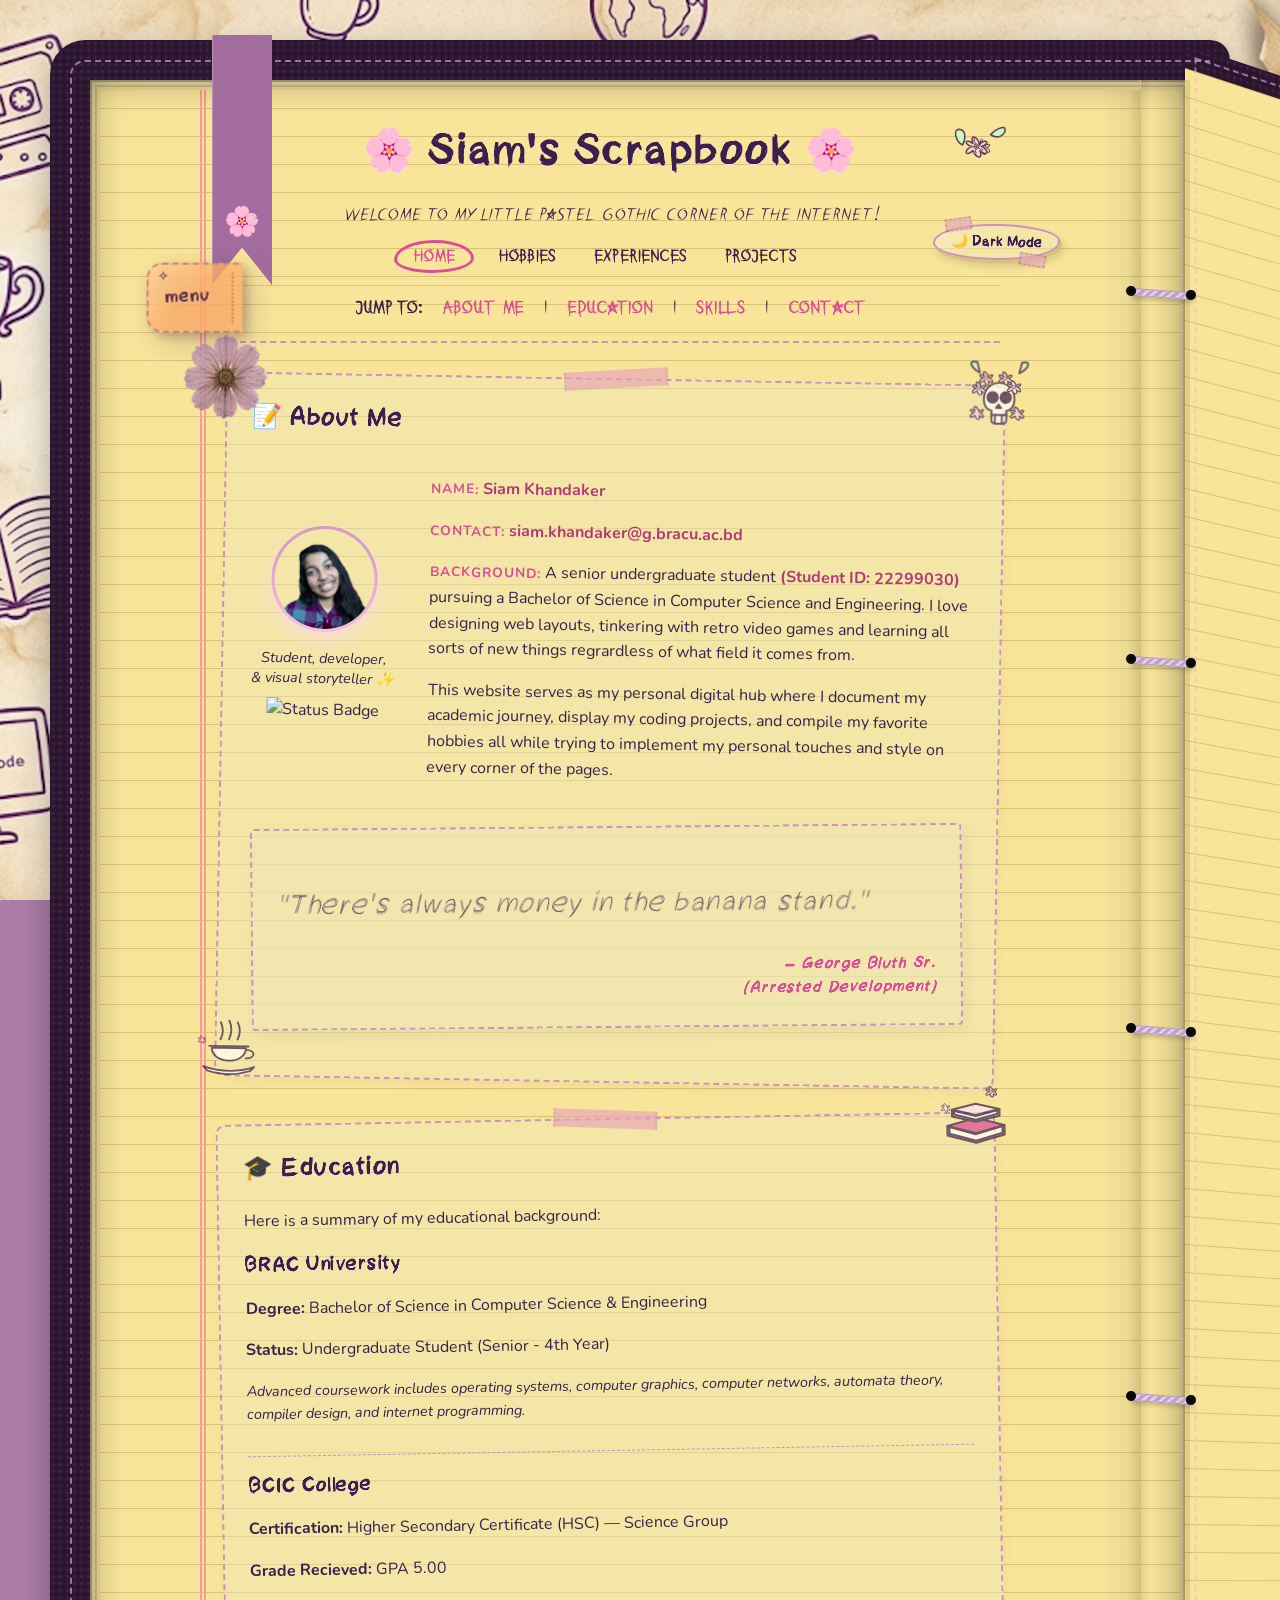
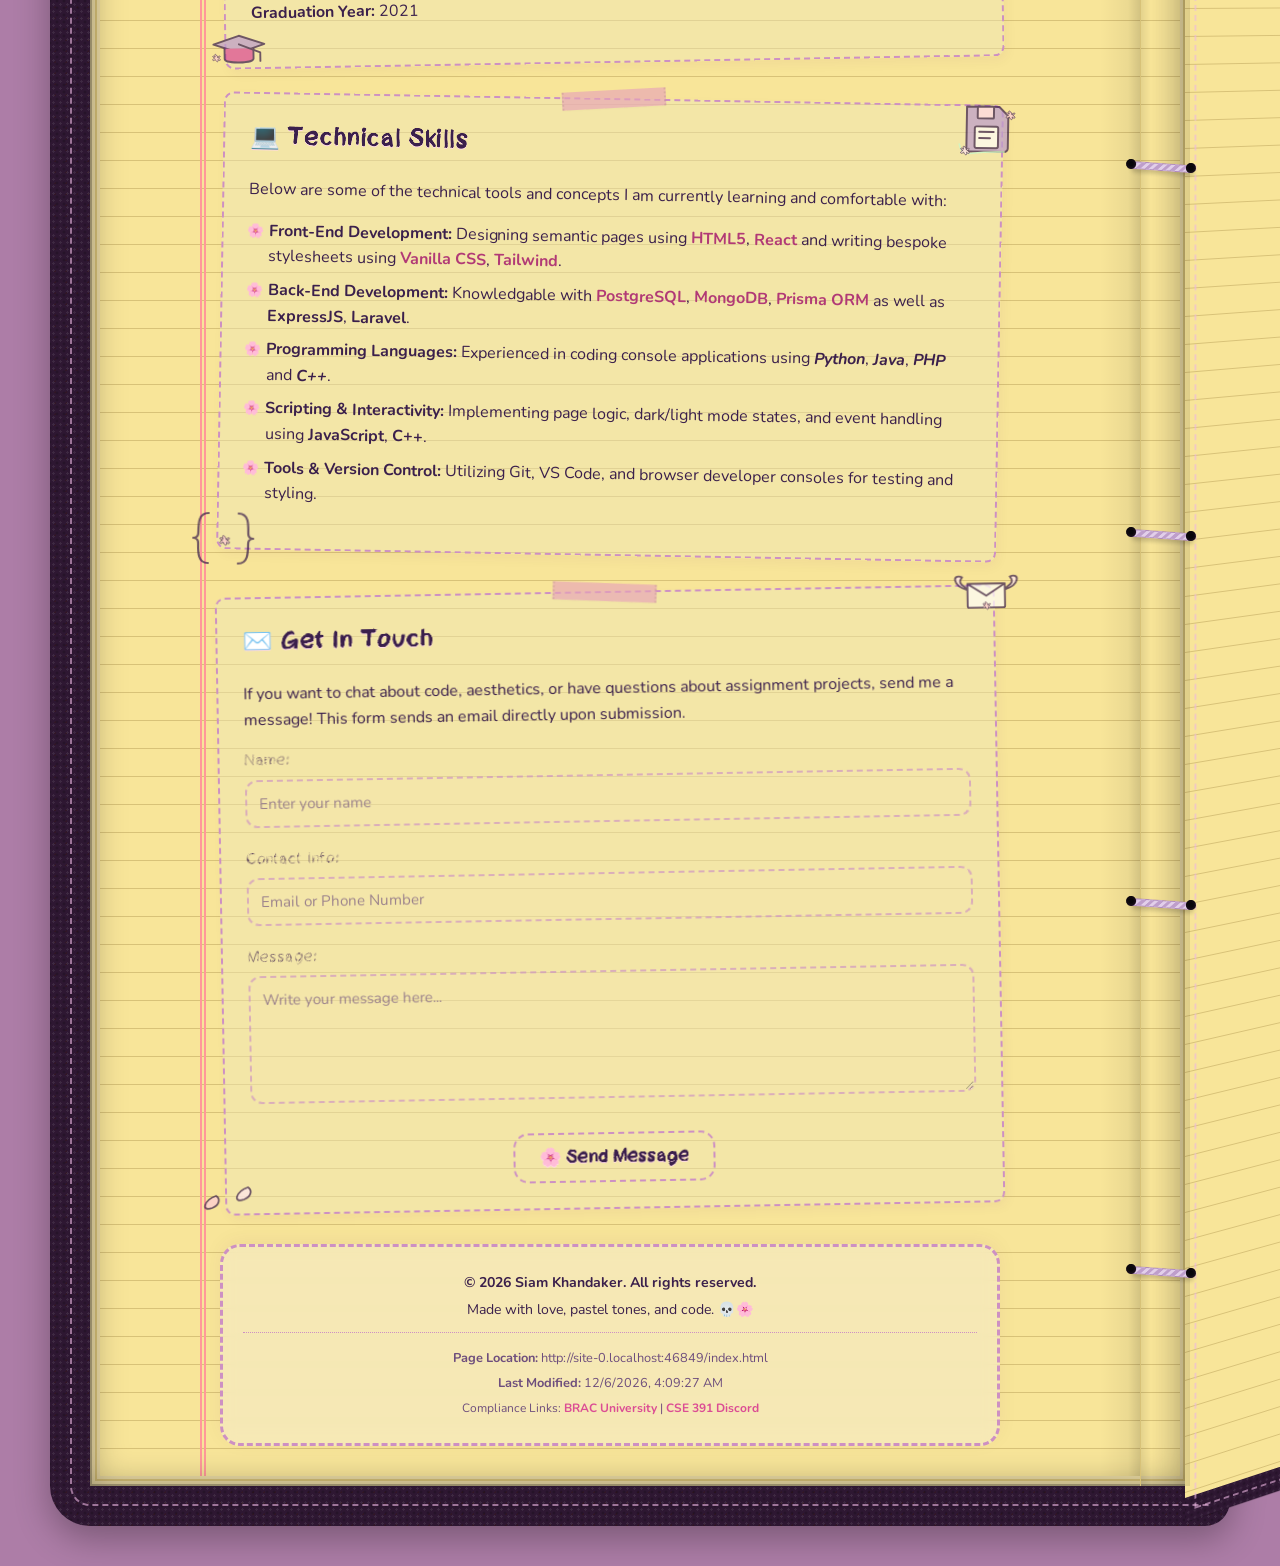
==== index.html @ 088d0563 "Update index.html changed modal button position" ====
<!DOCTYPE html PUBLIC "-//W3C//DTD XHTML 1.0 Strict//EN" "http://www.w3.org/TR/xhtml1/DTD/xhtml1-strict.dtd">
<html xmlns="http://www.w3.org/1999/xhtml" xml:lang="en" lang="en">
<head>
    <meta http-equiv="Content-Type" content="text/html; charset=utf-8" />
    <meta name="viewport" content="width=device-width, initial-scale=1.0" />
    <title>Siam's Scrapbook - Home</title>
    <link rel="stylesheet" type="text/css" href="style.css" />
    <style type="text/css">
        .home-jump-nav {
            border-top: 1px dotted var(--border-color);
            padding-top: 10px;
            justify-content: center;
            gap: 20px;
        }

        .profile-caption {
            display: block;
            width: 150px;
            min-height: 2.8em;
            margin: 10px auto 0 auto;
            font-size: 0.9rem;
            line-height: 1.4;
            text-align: center;
        }
        .profile-badge { margin-top: 10px; }
        .education-entry {
            margin-bottom: 15px;
            border-bottom: 1px dashed var(--border-color);
            padding-bottom: 15px;
        }
        .compact-heading { margin-bottom: 5px; }
        .small-note { font-size: 0.9rem; }
        .form-reset {
            border: none;
            margin: 0;
            padding: 0;
        }
        .submit-row { margin-top: 25px; }
        .footer-compliance {
            margin-top: 10px;
            font-size: 0.75rem;
        }
    </style>
    <script type="text/javascript" src="script.js"></script>
</head>
<body>
    <div id="pullout-sidebar" class="postit-sidebar">
        <button type="button" id="postit-sidebar-toggle" class="postit-sidebar-tab" title="Open quick navigation">
            <span class="postit-tab-text">menu</span>
        </button>
        <div class="postit-sidebar-content">
            <span class="postit-sparkle postit-sparkle-one">✧</span>
            <span class="postit-sparkle postit-sparkle-two">✿</span>
            <p class="postit-kicker">quick flip</p>
            <h2>Page scraps</h2>
            <ul class="postit-sidebar-links">
                <li><a href="index.html" class="active"><span>⌂</span> Home</a></li>
                <li><a href="hobbies.html"><span>✿</span> Hobbies</a></li>
                <li><a href="experiences.html"><span>✦</span> Experiences</a></li>
                <li><a href="projects.html"><span>▣</span> Projects</a></li>
            </ul>
            <p class="postit-note">tug the tab to fold this note back in</p>
        </div>
    </div>

    <div id="wrapper">

        <div class="binder-spine">
            <span class="binder-ring"></span>
            <span class="binder-ring"></span>
            <span class="binder-ring"></span>
            <span class="binder-ring"></span>
            <span class="binder-ring"></span>
            <span class="binder-ring"></span>
            <span class="binder-ring"></span>
            <span class="binder-ring"></span>
        </div>
        

        <div id="bookmark-ribbon" class="bookmark-home"></div>

        <!-- HEADER & NAVIGATION -->
        <div class="header" style="position: relative;">

            <div class="scrapbook-doodle" style="top: -10px; left: -15px;">
                <img src="images/doodles/left-flower.svg" style="opacity: 0.9;" width="75" height="75" alt="Left Flower" />
            </div>

            <div class="scrapbook-doodle" style="top: -10px; right: -15px;">
                <img src="images/doodles/right-flower.svg" style="opacity: 0.9; transform: rotate(45deg) scaleX(-1);" width="70" height="70" alt="Right Flower" />
            </div>

            <h1>🌸 Siam's Scrapbook 🌸</h1>
            <p class="italic">Welcome to my little pastel gothic corner of the internet!</p>
            
            <div class="nav-container">
                <ul class="nav-links">
                    <li><a href="index.html" class="active">Home</a></li>
                    <li><a href="hobbies.html">Hobbies</a></li>
                    <li><a href="experiences.html">Experiences</a></li>
                    <li><a href="projects.html">Projects</a></li>
                </ul>
                <div>
                    <button type="button" id="mode-toggle" class="mode-toggle-btn">🌙 Dark Mode</button>
                </div>
            </div>
            
            <div class="nav-container home-jump-nav">
                <span class="bold">Jump to:</span>
                <a href="#about">About Me</a> | 
                <a href="#education">Education</a> | 
                <a href="#skills">Skills</a> | 
                <a href="#contact">Contact</a>
            </div>
        </div>


        
        <!-- ABOUT ME SECTION -->
        <div class="card" id="about">

            <div class="scrapbook-doodle" style="top: -45px; left: -55px;">
                <img src="images/pressed-petal.png" style="opacity: 0.9;" width="99" height="100" alt="Pressed Flower" />
            </div>

            <div class="scrapbook-doodle" style="top: -40px; right: -50px;">
                <img src="images/doodles/skull-crown.svg" style="opacity: 0.85;" width="105" height="105" alt="Skull Crown" />
            </div>

            <h2>📝 About Me</h2>
            <div class="about-grid">
                <div class="profile-container">
                    <img src="images/profile.png" alt="Siam's Avatar" class="profile-img" />
                    <p class="italic profile-caption">Student, developer,<br />&amp; visual storyteller ✨</p>
                    <div class="profile-badge">
                        <img src="https://img.shields.io/badge/Status-Active%20Senior-ffb7c5?style=flat-square&amp;logo=ghost" alt="Status Badge" />
                    </div>
                </div>
                <div class="about-details">
                    <p><span class="label-text">Name:</span> <strong class="highlight">Siam Khandaker</strong></p>
                    <p><span class="label-text">Contact:</span> <strong class="highlight">siam.khandaker@g.bracu.ac.bd</strong></p>
                    <p><span class="label-text">Background:</span> A senior undergraduate student <strong class="highlight">(Student ID: 22299030)</strong> pursuing a Bachelor of Science in Computer Science and Engineering. I love designing web layouts, tinkering with retro video games and learning all sorts of new things regrardless of what field it comes from.</p>
                    <p>This website serves as my personal digital hub where I document my academic journey, display my coding projects, and compile my favorite hobbies all while trying to implement my personal touches and style on every corner of the pages.</p>
                </div>
            </div>
            
            <div class="quote-box">
                <p style = "font-size: 1.8rem;">"There's always money in the banana stand."</p>
                <span class="quote-author">— George Bluth Sr. <br>(<em>Arrested Development</em>)</span>
            </div>

            <div class="scrapbook-doodle" style="bottom: -25px; left: -30px;">
                <img src="images/doodles/tea-cup.svg" style="opacity: 0.85;" width="85" height="85" alt="Tea Cup" />
            </div>
        </div>

        <!-- EDUCATION SECTION -->
        <div class="card" id="education">

            <div class="scrapbook-doodle" style="top: -45px; right: -30px;">
                <img src="images/doodles/books-stack.svg" style="opacity: 0.85;" width="95" height="95" alt="Books Stack" />
            </div>

            <h2>🎓 Education</h2>
            <p>Here is a summary of my educational background:</p>
            
            <div class="education-entry">
                <h3 class="compact-heading">BRAC University</h3>
                <p><span class="bold">Degree:</span> Bachelor of Science in Computer Science &amp; Engineering</p>
                <p><span class="bold">Status:</span> Undergraduate Student (Senior - 4th Year)</p>
                <p class="italic small-note">Advanced coursework includes operating systems, computer graphics, computer networks, automata theory, compiler design, and internet programming.</p>
            </div>
            
            <div>
                <h3 class="compact-heading">BCIC College</h3>
                <p><span class="bold">Certification:</span> Higher Secondary Certificate (HSC) — Science Group</p>
                <p><span class="bold">Grade Recieved:</span> GPA 5.00</p>
                <p><span class="bold">Graduation Year:</span> 2021</p>
            </div>

            <div class="scrapbook-doodle" style="bottom: -40px; left: -30px;">
                <img src="images/doodles/grad-cap.svg" style="opacity: 0.85;" width="85" height="85" alt="Grad Cap" />
            </div>
        </div>

        <!-- TECHNICAL SKILLS SECTION -->
        <div class="card" id="skills">

            <div class="scrapbook-doodle" style="top: -25px; right: -30px;">
                <img src="images/doodles/floppy-disk.svg" style="opacity: 0.85;" width="90" height="90" alt="Floppy Disk" />
            </div>

            <h2>💻 Technical Skills</h2>
            <p>Below are some of the technical tools and concepts I am currently learning and comfortable with:</p>
            
            <ul class="paper-list">
                <li><span class="bold">Front-End Development:</span> Designing semantic pages using <span class="highlight">HTML5</span>, <span class="highlight">React</span> and writing bespoke stylesheets using <span class="highlight">Vanilla CSS</span>, <span class="highlight">Tailwind</span>.</li>
                <li><span class="bold">Back-End Development:</span> Knowledgable with <span class="highlight">PostgreSQL</span>, <span class="highlight">MongoDB</span>, <span class="highlight">Prisma ORM</span> as well as <span class="bold">ExpressJS</span>, <span class="bold">Laravel</span>.</li>
                <li><span class="bold">Programming Languages:</span> Experienced in coding console applications using <strong class="italic">Python</strong>, <strong class="italic">Java</strong>, <strong class="italic">PHP</strong> and <strong class="italic">C++</strong>.</li>
                <li><span class="bold">Scripting &amp; Interactivity:</span> Implementing page logic, dark/light mode states, and event handling using <span class="bold">JavaScript</span>, <span class="bold">C++</span>.</li>
                <li><span class="bold">Tools &amp; Version Control:</span> Utilizing Git, VS Code, and browser developer consoles for testing and styling.</li>
            </ul>

            <div class="scrapbook-doodle" style="bottom: -50px; left: -45px;">
                <img src="images/doodles/code-brackets.svg" style="opacity: 0.85;" width="100" height="100" alt="Code Brackets" />
            </div>
        </div>

        <!-- CONTACT FORM SECTION -->
        <div class="card" id="contact">

            <div class="scrapbook-doodle" style="top: -35px; right: -36px;">
                <img src="images/doodles/envelope.svg" style="opacity: 0.85;" width="85" height="85" alt="Envelope" />
            </div>

            <h2>✉️ Get In Touch</h2>
            <p>If you want to chat about code, aesthetics, or have questions about assignment projects, send me a message! This form sends an email directly upon submission.</p>
            
            <form action="https://formspree.io/f/xaqgoyrv" method="post">
                <fieldset class="form-reset">
                    <div class="form-group">
                        <label for="input-name">Name:</label>
                        <input type="text" name="name" id="input-name" class="form-control" />
                    </div>
                    
                    <div class="form-group">
                        <label for="input-contact">Contact Info:</label>
                        <input type="text" name="contact" id="input-contact" class="form-control" />
                    </div>
                    
                    <div class="form-group">
                        <label for="input-message">Message:</label>
                        <textarea name="message" id="input-message" rows="5" cols="40" class="form-control"></textarea>
                    </div>
                    
                    <div class="text-center submit-row">
                        <input type="submit" value="🌸 Send Message" class="btn-submit" />
                    </div>
                </fieldset>
            </form>

            <div class="scrapbook-doodle" style="bottom: -35px; left: -35px;">
                <img src="images/doodles/pressed-petals.svg" style="opacity: 0.85;" width="80" height="80" alt="Pressed Petals" />
            </div>
        </div>

        <!-- FOOTER -->
        <div class="footer">
            <p class="bold">&#169; 2026 Siam Khandaker. All rights reserved.</p>
            <p>Made with love, pastel tones, and code. 💀🌸</p>
            
            <div class="footer-meta">
                <p><strong>Page Location:</strong> <span id="page-location">Retrieving...</span></p>
                <p><strong>Last Modified:</strong> <span id="last-modified">Retrieving...</span></p>
                <p class="footer-compliance">
                    Compliance Links: 
                    <a href="https://www.bracu.ac.bd" target="_blank">BRAC University</a> | 
                    <a href="https://discord.gg/U7GBm9GVC" target="_blank">CSE 391 Discord</a>
                </p>
            </div>
        </div>
    </div>

    <div class="scroll-top-wrapper">
        <a href="#wrapper" id="scroll-to-top" class="scroll-top-btn">&#8593;</a>
    </div>

    <div id="paper-modal" class="paper-modal-backdrop">
        <div class="paper-modal-content">
            <h3 id="paper-modal-title">🌸 Notice</h3>
            <p id="paper-modal-message">Please enter your name.</p>
            <button type="button" id="paper-modal-close" class="mode-toggle-btn" style= "position:static;">OK</button>
        </div>
    </div>
</body>
</html>
---- style.css ----
@import url('https://fonts.googleapis.com/css2?family=Fredoka:wght@300..700&family=Nunito:ital,wght@0,200..1000;1,200..1000&display=swap');

/* --- FONTS --- */
@font-face {
    font-family: "Cheveuxdange";
    src: url("./fonts/Cheveuxdange.ttf") format("truetype");
    font-weight: normal;
    font-style: normal;
}

@font-face {
    font-family: "Disturbed";
    src: url("./fonts/Disturbed-zrRGD.ttf") format("truetype");
    font-weight: normal;
    font-style: normal;
}

/* --- VARIABLES --- */
:root {
    --bg-image: url('images/bg-light.png');
    --paper-bg: #f8e599;
    --paper-line: #d8c278;
    --margin-line: #ff9999;
    --stacked-page-color: #ecdca5;
    --cover-edge-color: #2e1732;
    --text-color: #3b204c;
    --text-muted: #6e4e7d;
    --tape-color: rgba(231, 164, 185, 0.65);
    --polaroid-tape: rgba(229, 181, 200, 0.6);
    --border-color: #cd90c3;
    --card-bg: rgba(238, 230, 184, 0.45);
    --card-extra: rgba(0,0,0,0.08);
    --footer-bg: rgba(245, 235, 200, 0.6);
    --bookmark-color: #a26c9e;
    --accent-color: #db4d94;
    --accent-hover: #55243a;
    --highlight-color: #b13a76;
    --shadow-color: #ffd8e6;
    --table-header: rgba(255, 198, 216, 0.25);
    --binder-gradient: repeating-linear-gradient(-45deg, #be9ecb, #be9ecb 3px, #e2cfea 3px, #e2cfea 6px);
    --binder-circle: radial-gradient(circle, #08060a 30%, #2e1732 100%);
    --stitch-color: rgba(235, 182, 226, 0.6);
    --scroll-top: linear-gradient(135deg, #db4d94 0%, #ff85c1 60%, #ffc1de 100%);
    --postit-bg: rgba(255, 185, 211, 0.85);
    --postit-line: rgba(174, 111, 61, 0.22);
    --postit-border: #c9827a;
    --postit-shadow: rgba(82, 4, 82, 0.24);
    --postit-tab: rgba(255, 176, 103, 0.75);
    --postit-tab-text: #5a2b45;
    --overlay-blur: 8px;
    --font-heading: 'Cheveuxdange', 'Fredoka', cursive, sans-serif;
    --font-body: 'Nunito', 'Fredoka', sans-serif;
    --font-disturbed: 'Disturbed';
}

body.dark-mode {
    --bg-image: url('images/bg-dark.png');
    --paper-bg: #19161c;
    --paper-line: rgba(255, 204, 213, 0.08);
    --margin-line: rgba(255, 153, 153, 0.25);
    --stacked-page-color: #2b232f;
    --cover-edge-color: #c1a245;
    --text-color: #ffd0e1;
    --text-muted: #d8a2bf;
    --tape-color: rgba(220, 220, 132, 0.65);
    --polaroid-tape: rgba(213, 207, 116, 0.6);
    --border-color: rgba(217, 169, 232, 0.4);
    --card-bg: rgba(35, 25, 40, 0.55);
    --card-extra: rgba(255,255,255,0.15);
    --footer-bg: rgba(25, 18, 30, 0.7);
    --bookmark-color: #8c5d95;
    --accent-color: #f54098;
    --accent-hover: #f1b7ca;
    --highlight-color: #cf69a1;
    --shadow-color: rgba(30, 4, 30, 0.85);
    --table-header: rgba(140, 82, 125, 0.25);
    --binder-gradient: repeating-linear-gradient(-45deg, #ffb7c5, #ffb7c5 3px, #ffd8e6 3px, #ffd8e6 6px);
    --binder-circle: radial-gradient(circle, #7d84ab 30%, #d85e97 100%);
    --stitch-color: rgba(88, 76, 79, 0.788);
    --scroll-top: linear-gradient(135deg, #e29fc0 0%, #ffb7c5 60%, #ffd8e6 100%);
    --postit-bg: rgba(162, 70, 228, 0.782);
    --postit-line: rgba(255, 211, 123, 0.12);
    --postit-border: rgba(255, 202, 133, 0.55);
    --postit-shadow: rgba(0, 0, 0, 0.48);
    --postit-tab: rgba(199, 137, 71, 0.75);
    --postit-tab-text: #ffe6a9;
}

/* --- CORE ELEMENTS --- */
body {
    background-image: var(--bg-image);
    background-attachment: fixed;
    background-size: cover;
    background-repeat: no-repeat;
    background-position: center;
    background-color: #ad7da7;
    margin: 0;
    padding: 0;
    font-family: var(--font-body);
    color: var(--text-color);
    line-height: 1.6;
    transition: background 0.3s ease, color 0.3s ease;
}

h1, h2, h3, h4, h5, h6 {
    font-family: var(--font-heading);
    letter-spacing: 0.5px;
    text-shadow: 0 1px 0px var(--shadow-color);
    margin-top: 0;
}

h2:hover, h3:hover {
    animation: zineWiggle 0.4s ease-in-out infinite alternate;
}

@keyframes zineWiggle {
    0% { transform: rotate(-1deg); }
    100% { transform: rotate(1deg); }
}

header, .header {
    font-family: var(--font-disturbed);
}

footer, .footer {
    font-family: var(--font-body);
}

a {
    color: var(--accent-color);
    text-decoration: none;
    font-weight: bold;
    transition: all 0.2s ease;
}

a:hover {
    color: var(--accent-hover);
    text-shadow: 0 2px 4px var(--shadow-color);
}

/* --- UTILITIES --- */
.text-center { text-align: center; }
.bold { font-weight: bold; }
.italic { font-style: italic; }
.highlight { color: var(--highlight-color); font-weight: bold; }
.placeholder-style {
    color: var(--text-muted) !important;
    opacity: 0.65;
}

/* --- LAYOUT --- */
#wrapper {
    max-width: 1180px;
    margin: 40px auto;
    padding: 40px 190px 40px 130px;
    box-sizing: border-box;
    position: relative;
    border: 40px solid transparent;
    border-radius: 35px 20px 25px 40px;
    
    background-image:
        linear-gradient(to left, rgba(0, 0, 0, 0.15), rgba(0, 0, 0, 0.05) 30%, transparent),
        linear-gradient(90deg, transparent 110px, var(--margin-line) 110px, var(--margin-line) 112px, transparent 112px),
        linear-gradient(90deg, transparent 114px, var(--margin-line) 114px, var(--margin-line) 116px, transparent 116px),
        linear-gradient(var(--paper-line) 1px, transparent 1px),
        linear-gradient(var(--paper-bg), var(--paper-bg)),
        radial-gradient(rgba(255,255,255,0.08) 1.2px, transparent 1.2px),
        radial-gradient(rgba(0,0,0,0.24) 1.2px, transparent 1.2px),
        radial-gradient(rgba(60,20,5,0.25) 1px, transparent 1px);
        
    background-size:
        40px 100%,
        100% 100%,
        100% 100%,
        100% 28px,
        100% 100%,
        7px 7px,
        7px 7px,
        11px 11px;
    
    background-position:
        right 50px top 0,
        0 0,
        0 0,
        0 0,
        0 0,
        0 0,
        3.5px 3.5px,
        0 0;
    
    background-repeat:
        no-repeat,
        no-repeat,
        no-repeat,
        repeat,
        no-repeat,
        repeat,
        repeat,
        repeat;
    
    background-clip:
        padding-box,
        padding-box,
        padding-box,
        padding-box,
        padding-box,
        border-box,
        border-box,
        border-box;
    
    background-origin:
        padding-box,
        padding-box,
        padding-box,
        padding-box,
        padding-box,
        border-box,
        border-box,
        border-box;
        
    background-color: var(--cover-edge-color);
    box-shadow:
        inset 0 0 35px rgba(0, 0, 0, 0.35),
        inset 0 0 12px rgba(255, 220, 180, 0.08),
        inset 0 0 0 2px rgba(0,0,0,0.25),
        inset 0 0 0 5px var(--stacked-page-color),
        inset 0 0 0 7px var(--paper-line),
        inset 0 0 0 10px var(--stacked-page-color),
        0 12px 35px rgba(0, 0, 0, 0.3);
    transform-origin: right center;
    animation: pageFlipEnter 0.5s ease-out forwards;
}

#wrapper::before {
    content: "";
    position: absolute;
    top: -20px;
    bottom: -20px;
    left: -20px;
    right: -20px;
    border: 2px dashed var(--stitch-color);
    border-right: none;
    border-radius: 15px 0 0 20px;
    pointer-events: none;
    z-index: 10;
}

#wrapper.page-flip-exit {
    animation: pageFlipExit 0.5s ease-in-out forwards;
}

html.no-page-flip #wrapper {
    animation: none;
    transform: perspective(1500px) rotateY(0deg);
    opacity: 1;
}

@keyframes pageFlipEnter {
    0% {
        transform: perspective(1500px) rotateY(-90deg);
        opacity: 0;
    }
    100% {
        transform: perspective(1500px) rotateY(0deg);
        opacity: 1;
    }
}

@keyframes pageFlipExit {
    0% {
        transform: perspective(1500px) rotateY(0deg);
        opacity: 1;
    }
    100% {
        transform: perspective(1500px) rotateY(90deg);
        opacity: 0;
    }
}

#wrapper::after {
    content: "";
    position: absolute;
    top: -36px;
    left: calc(100% - 5px);
    right: auto;
    width: 182px;
    height: calc(100% + 72px);
    box-sizing: border-box; 
    border: 24px solid transparent;
    border-left: none;
    border-radius: 0 20px 20px 0;
    clip-path: inset(0);
    outline: 2px dashed var(--stitch-color);
    outline-offset: -12px;
    background-image:
        linear-gradient(var(--paper-line) 1px, transparent 1px),
        linear-gradient(var(--paper-bg), var(--paper-bg)),
        radial-gradient(rgba(255, 255, 255, 0.08) 1.2px, transparent 1.2px),
        radial-gradient(rgba(0, 0, 0, 0.24) 1.2px, transparent 1.2px);
        
    background-size:
        100% 28px,
        100% 100%,
        7px 7px,
        7px 7px;
        
    background-position:
        0 0,
        0 0,
        0 0,
        3.5px 3.5px;
        
    background-repeat:
        repeat,
        no-repeat,
        repeat,
        repeat;
        
    background-clip:
        padding-box,
        padding-box,
        border-box,
        border-box;
        
    background-origin:
        padding-box,
        padding-box,
        border-box,
        border-box;
        
    background-color: var(--cover-edge-color);
    box-shadow: 6px 6px 20px rgba(0, 0, 0, 0.25);
    z-index: -10;
    transform: perspective(1500px) rotateY(18deg);
    transform-origin: left center;
}

@media (max-width: 1180px) {
    #wrapper::after {
        display: none;
    }
}

/* --- BINDER SPINE --- */
.binder-spine {
    position: absolute;
    top: 0;
    right: 0;
    left: auto;
    width: 50px;
    height: 100%;
    border-left: 1px solid var(--paper-line);
    border-right: none;
    background: linear-gradient(to left, rgba(0,0,0,0.1), transparent 80%, rgba(0,0,0,0.08));
    z-index: 50;
    display: flex;
    flex-direction: column;
    justify-content: space-around;
    align-items: center;
    padding: 30px 0;
    box-sizing: border-box;
}

.binder-ring {
    width: 60px;
    height: 6px;
    background: var(--binder-gradient);
    border: 1px solid rgba(139, 90, 150, 0.3);
    border-radius: 3px;
    position: relative;
    right: 5px;
    left: auto;
    transform: rotate(4deg);
    box-shadow: 2px 3px 4px rgba(0, 0, 0, 0.18);
}

.binder-ring::before,
.binder-ring::after {
    content: "";
    position: absolute;
    top: -3px;
    width: 10px;
    height: 10px;
    background: var(--binder-circle);
    border-radius: 50%;
    box-shadow: inset 1px 1px 2px rgba(0,0,0,0.8);
    z-index: 10;
}

.binder-ring::before {
    left: -5px;
}

.binder-ring::after {
    right: -5px;
}

/* --- BOOKMARK RIBBON --- */
#bookmark-ribbon {
    position: absolute;
    top: -45px;
    left: 122px;
    right: auto;
    width: 60px;
    height: 250px;
    background-color: var(--bookmark-color);
    box-shadow: 2px 4px 8px rgba(0, 0, 0, 0.2), inset 1px 0 0 rgba(255,255,255,0.25);
    z-index: 100;
    clip-path: polygon(0% 0%, 100% 0%, 100% 100%, 50% 85%, 0% 100%);
    pointer-events: auto;
    cursor: pointer;
    transition: transform 0.4s cubic-bezier(0.25, 1, 0.5, 1);
    transform-origin: top center;
}

#bookmark-ribbon::after {
    content: "🌸";
    position: absolute;
    bottom: 40px;
    left: 50%;
    transform: translateX(-50%);
    font-size: 1.8rem;
    pointer-events: none;
}

#bookmark-ribbon.bookmark-retracted {
    transform: translateY(-200px);
}

/* --- HEADER --- */
header, .header {
    background: transparent;
    border: none;
    border-bottom: 2px dashed var(--border-color);
    border-radius: 0;
    padding: 0 0 20px 0;
    margin-bottom: 35px;
    text-align: center;
    box-shadow: none;
}

header h1, .header h1 {
    font-size: 2.6rem;
    margin-bottom: 5px;
}

/* --- NAVIGATION --- */
.nav-container {
    display: flex;
    justify-content: center;
    align-items: center;
    flex-wrap: wrap;
    gap: 15px;
    margin-top: 15px;
    border-top: none;
    padding-top: 0;
    position: relative;
}

.nav-links {
    list-style: none;
    padding: 0;
    margin: 0;
    display: flex;
    flex-wrap: wrap;
    gap: 10px;
}

.nav-links li {
    display: inline;
}

.nav-links a {
    color: var(--text-color);
    border: 2px solid transparent;
    padding: 4px 12px;
    font-size: 0.95rem;
    transition: all 0.2s ease;
}

.nav-links a:hover {
    color: var(--accent-color);
    transform: scale(1.05);
}

.nav-links a.active {
    border: 3px solid var(--accent-color);
    border-radius: 50% 48% 52% 48% / 60% 55% 45% 40%;
    background: transparent;
    color: var(--accent-color);
    transform: rotate(-2deg);
    padding: 4px 16px;
}

/* --- MODE TOGGLE BUTTON --- */
.mode-toggle-btn {
    font-family: var(--font-heading);
    position: absolute;
    top:   -20px;
    right: -60px;
    background:
        linear-gradient(135deg, rgba(255,255,255,0.28), transparent 42%),
        var(--card-bg);
    border: 2px solid var(--border-color);
    color: var(--text-color);
    padding: 7px 16px;
    font-size: 0.85rem;
    font-weight: bold;
    border-radius: 50% 48% 52% 46% / 58% 42% 56% 44%;
    cursor: pointer;
    transition: transform 0.2s ease, background-color 0.2s ease, box-shadow 0.2s ease;
    text-shadow: 0 1px 0px var(--shadow-color);
    display: flex;
    align-items: center;
    gap: 8px;
    box-shadow:
        2px 3px 0 var(--paper-line),
        4px 6px 8px rgba(0, 0, 0, 0.14);
    transform: rotate(1.5deg);
    isolation: isolate;
}

.mode-toggle-btn::before,
.mode-toggle-btn::after {
    content: "";
    position: absolute;
    width: 24px;
    height: 10px;
    background: var(--tape-color);
    border: 1px dashed rgba(119, 50, 81, 0.35);
    box-shadow: 0 1px 2px rgba(0, 0, 0, 0.12);
    z-index: -1;
}

.mode-toggle-btn::before {
    top: -7px;
    left: 10px;
    transform: rotate(-9deg);
}

.mode-toggle-btn::after {
    right: 12px;
    bottom: -7px;
    transform: rotate(8deg);
}

.mode-toggle-btn:hover {
    background-color: var(--accent-color);
    color: var(--paper-bg);
    transform: rotate(-1deg) translateY(-1px);
    box-shadow:
        2px 3px 0 var(--accent-hover),
        5px 8px 10px rgba(0, 0, 0, 0.18);
}



/* --- PULL-OUT POST-IT SIDEBAR --- */
.postit-sidebar {
    position: fixed;
    top: 180px;
    left: 225px;
    width: 220px;
    min-height: 280px;
    z-index: 40;
    transform: translateX(0) rotate(-2deg);
    transform-origin: right center;
    transition: transform 0.48s cubic-bezier(0.22, 1, 0.36, 1), filter 0.3s ease;
    filter: drop-shadow(7px 9px 14px var(--postit-shadow));
    opacity: 0;
    visibility: hidden;
    transition: opacity 0.4s ease;
}

.postit-sidebar.show {
    opacity: 1;
    visibility: visible;
}

.postit-sidebar.open {
    transform: translateX(-180px) rotate(-3deg);
}

.postit-sidebar-content {
    position: relative;
    min-height: 150px;
    padding: 28px 24px 22px 22px;
    box-sizing: border-box;
    color: var(--text-color);
    background-color: var(--postit-bg);
    background-image:
        linear-gradient(var(--postit-line) 1px, transparent 1px),
        radial-gradient(rgba(255,255,255,0.18) 1px, transparent 1px),
        radial-gradient(rgba(0,0,0,0.12) 1px, transparent 1px);
    background-size: 100% 25px, 8px 8px, 8px 8px;
    background-position: 0 13px, 0 0, 4px 4px;
    border: 2px dashed var(--postit-border);
    border-radius: 14px 10px 18px 12px;
    box-shadow:
        inset 0 -10px 20px rgba(128, 64, 64, 0.08),
        4px 5px 0 rgba(80, 40, 70, 0.06);
    overflow: visible;
    opacity: 0;
    visibility: hidden;
    transform: translateX(24px) scale(0.98);
    transition: opacity 0.22s ease, visibility 0.22s ease, transform 0.48s cubic-bezier(0.22, 1, 0.36, 1);
}

.postit-sidebar.open .postit-sidebar-content {
    opacity: 1;
    visibility: visible;
    transform: translateX(0) scale(1);
}

.postit-sidebar-tab {
    position: absolute;
    top: 74px;
    left: -76px;
    right: auto;
    width: 96px;
    height: 70px;
    padding: 0 28px 0 14px;
    box-sizing: border-box;
    border: 2px dashed var(--postit-border);
    border-right: none;
    border-radius: 16px 0 0 16px;
    background:
        linear-gradient(135deg, rgba(255,255,255,0.28), transparent 48%),
        var(--postit-tab);
    color: var(--postit-tab-text);
    font-family: var(--font-heading);
    font-size: 1.02rem;
    font-weight: bold;
    letter-spacing: 1px;
    text-transform: lowercase;
    cursor: pointer;
    box-shadow: 5px 5px 10px rgba(0,0,0,0.18);
    transform: rotate(2deg);
    transition: transform 0.22s ease, left 0.48s cubic-bezier(0.22, 1, 0.36, 1), box-shadow 0.22s ease;
    text-shadow: 0 1px 0 rgba(255,255,255,0.28);
    z-index: 5;
}

.postit-sidebar-tab::before {
    content: "";
    position: absolute;
    right: 9px;
    top: 8px;
    bottom: 8px;
    border-right: 2px dotted rgba(90, 43, 69, 0.35);
}

.postit-sidebar-tab::after {
    content: "✧";
    position: absolute;
    top: 4px;
    left: 9px;
    font-size: 0.8rem;
    opacity: 0.75;
}

.postit-sidebar.open .postit-sidebar-tab {
    left: -58px;
    transform: rotate(4deg);
}

.postit-sidebar-tab:hover,
.postit-sidebar.open .postit-sidebar-tab:hover {
    transform: translateY(-2px) rotate(-1deg);
    box-shadow: 6px 7px 12px rgba(0,0,0,0.22);
}

.postit-tab-text {
    display: inline-block;
    transform: rotate(-3deg);
}

.postit-kicker {
    margin: 0 0 2px 0;
    font-size: 0.72rem;
    font-weight: 800;
    letter-spacing: 2px;
    text-transform: uppercase;
    color: var(--accent-color);
}

.postit-sidebar h2 {
    margin: 0 0 14px 0;
    font-size: 1.5rem;
    line-height: 1;
}

.postit-sidebar-links {
    list-style: none;
    margin: 0;
    padding: 0;
}

.postit-sidebar-links li {
    margin: 8px 0;
}

.postit-sidebar-links a {
    position: relative;
    display: block;
    padding: 7px 10px 7px 12px;
    border: 2px solid transparent;
    border-radius: 50% 44% 52% 45% / 50% 58% 43% 52%;
    color: var(--text-color);
    background: rgba(255, 255, 255, 0.12);
    font-family: var(--font-heading);
    font-size: 1rem;
    box-shadow: 1px 2px 0 rgba(80, 40, 70, 0.07);
    transform: rotate(var(--postit-link-tilt, 0deg));
}

.postit-sidebar-links li:nth-child(odd) a { --postit-link-tilt: -1.5deg; }
.postit-sidebar-links li:nth-child(even) a { --postit-link-tilt: 1deg; }

.postit-sidebar-links a:hover,
.postit-sidebar-links a.active {
    color: var(--accent-color);
    border-color: var(--accent-color);
    background: rgba(255, 255, 255, 0.22);
    transform: translateX(4px) rotate(0deg);
    text-shadow: 0 1px 3px var(--shadow-color);
}

.postit-sidebar-links span {
    display: inline-block;
    min-width: 1.2em;
}

.postit-note {
    margin: 16px 0 0 0;
    padding-top: 9px;
    border-top: 1px dotted var(--postit-border);
    color: var(--text-muted);
    font-size: 0.76rem;
    line-height: 1.25;
    transform: rotate(1deg);
}

.postit-sparkle {
    position: absolute;
    color: var(--accent-color);
    pointer-events: none;
    opacity: 0.8;
}

.postit-sparkle-one {
    right: 18px;
    top: 18px;
    transform: rotate(12deg);
}

.postit-sparkle-two {
    left: 13px;
    bottom: 13px;
    font-size: 0.85rem;
    transform: rotate(-14deg);
}

body.dark-mode .postit-sidebar-content {
    box-shadow:
        inset 0 -10px 24px rgba(0, 0, 0, 0.22),
        4px 5px 0 rgba(255, 210, 128, 0.07);
}

/* --- MOBILE LAYOUT --- */
@media (max-width: 767px), (hover: none) and (pointer: coarse) {
    html,
    body {
        width: 100%;
        max-width: 100%;
        overflow-x: hidden;
    }

    h1 {
        font-size: 1.8rem;
    }

    #wrapper {
        width: calc(100vw - 8px);
        max-width: none;
        min-width: 0;
        margin: 4px auto;
        padding: 18px 10px 24px 10px;
        border: 6px solid transparent;
        border-radius: 18px 12px 16px 18px;
        background-size:
            22px 100%,
            100% 100%,
            100% 100%,
            100% 26px,
            100% 100%,
            7px 7px,
            7px 7px,
            11px 11px;
        background-position:
            right 10px top 0,
            -96px 0,
            -96px 0,
            0 0,
            0 0,
            0 0,
            3.5px 3.5px,
            0 0;
    }

    #wrapper::before {
        display: block;
        top: -4px;
        bottom: -4px;
        left: -4px;
        right: -4px;
        border: 1px dashed var(--stitch-color);
        border-right: none;
        border-radius: 14px 0 0 16px;
    }

    #wrapper::after {
        display: none;
    }

    .binder-spine {
        display: none;
    }


    .postit-sidebar {
        position: fixed;
        top: 132px;
        left: 72px;
        width: 205px;
        min-height: 245px;
        transform: translateX(0) rotate(-2deg);
        z-index: 9500;
    }

    .postit-sidebar.open {
        transform: translateX(0) rotate(-1.5deg);
    }

    .postit-sidebar-content {
        min-height: 230px;
        padding: 24px 18px 18px 18px;
    }

    .postit-sidebar-tab {
        top: 66px;
        left: -64px;
        right: auto;
        width: 88px;
        height: 54px;
        padding: 0 24px 0 12px;
    }

    .postit-sidebar.open .postit-sidebar-tab {
        left: -52px;
    }

    #bookmark-ribbon {
        display: none;
    }

    .header {
        margin-bottom: 24px;
    }

    .header h1 {
        font-size: 2rem;
        line-height: 1.1;
    }

    .nav-container {
        flex-direction: column;
        align-items: center;
        gap: 12px;
    }

    .nav-links {
        justify-content: center;
        gap: 6px;
    }

    .nav-links a {
        padding: 3px 9px;
        font-size: 0.9rem;
    }

    .mode-toggle-btn {
        position: static;
        margin-left: auto;
        display: block;
    }

    .header > .nav-container + .nav-container {
        flex-direction: row;
        gap: 4px 8px;
        margin-top: 12px;
        padding: 10px 4px 0 4px;
        font-size: 0.84rem;
        line-height: 1.5;
    }

    .header > .nav-container + .nav-container a {
        display: inline-block;
        padding: 2px 4px;
        white-space: nowrap;
    }

    .header > .nav-container + .nav-container .bold {
        flex-basis: 100%;
        margin-bottom: -2px;
    }

    .header .scrapbook-doodle {
        opacity: 0.75;
        transform: scale(0.65);
    }
}

@media (max-width: 420px) {
    #wrapper {
        width: 100vw;
        margin: 0;
        padding: 16px 8px 22px 8px;
        border-left-width: 4px;
        border-right-width: 4px;
        border-radius: 12px;
    }

    .header > .nav-container + .nav-container {
        font-size: 0.8rem;
        gap: 3px 6px;
    }
}


/* --- CARDS --- */
.card {
    background-color: var(--card-bg);
    border: 2px dashed var(--border-color);
    border-radius: 10px;
    padding: 25px;
    margin-bottom: 35px;
    position: relative;
    box-shadow: 3px 5px 12px rgba(82, 4, 82, 0.04);
    transform: rotate(var(--card-rotate, 0deg));
    transition: transform 0.3s ease, box-shadow 0.3s ease;
}

.card:nth-of-type(odd)  { --card-rotate: -1deg; }
.card:nth-of-type(even) { --card-rotate:  1deg; }

.card:hover {
    transform: translateY(-2px) rotate(0deg);
    box-shadow: 3px 8px 18px rgba(82, 4, 82, 0.08);
}

.card::before {
    content: "";
    position: absolute;
    top: -10px;
    left: 50%;
    transform: translateX(-50%) rotate(var(--tape-rotate, 0deg));
    width: 100px;
    height: 18px;
    background-color: var(--tape-color);
    border-left: 2px dotted var(--card-extra);
    border-right: 2px dotted var(--card-extra);
    box-shadow: 0 1px 2px rgba(0,0,0,0.02);
    z-index: 10;
}

.card:nth-of-type(odd)::before  { --tape-rotate:   3deg; }
.card:nth-of-type(even)::before { --tape-rotate:  -4deg; }

/* --- ABOUT SECTION --- */
.about-grid {
    display: flex;
    align-items: center;
    gap: 30px;
    flex-wrap: wrap;
}

.profile-container {
    flex-shrink: 0;
    text-align: center;
    margin: 0 auto;
}

.profile-img {
    width: 100px;
    height: 100px;
    border-radius: 50%;
    border: 5px solid var(--bg-secondary);
    box-shadow: 0 8px 20px var(--shadow-color), 0 0 0 3px var(--border-color);
    object-fit: cover;
    animation: pulse 3s infinite ease-in-out;
}

.about-details {
    flex: 1;
    min-width: 280px;
}

/* --- TEXT LABELS --- */
.label-text {
    font-weight: bold;
    color: var(--accent-color);
    text-transform: uppercase;
    font-size: 0.85rem;
    letter-spacing: 1px;
}

.quote-box {
    background: var(--card-bg);
    color: var(--text-color);
    border: 2px dashed var(--border-color);
    border-radius: 4px;
    padding: 25px;
    margin: 25px 0;
    font-style: italic;
    font-size: 1.15rem;
    font-family: 'Cheveuxdange', cursive, sans-serif;
    transform: rotate(-1.5deg) scale(0.98);
    box-shadow: 4px 6px 15px rgba(0, 0, 0, 0.05);
    text-shadow: none;
}

.quote-author {
    display: block;
    text-align: right;
    font-size: 0.95rem;
    margin-top: 10px;
    font-weight: bold;
    color: var(--accent-color);
    font-family: var(--font-heading);
    letter-spacing: 1px;
}

/* --- LISTS --- */
ul.paper-list, ol.paper-list {
    padding-left: 20px;
}

ul.paper-list li {
    margin-bottom: 8px;
    position: relative;
    list-style-type: none;
}

ul.paper-list li::before {
    content: "🌸";
    position: absolute;
    left: -22px;
    top: 1px;
    font-size: 0.85rem;
}

ol.paper-list li {
    margin-bottom: 8px;
    font-weight: bold;
}

/* --- TABLE --- */
.table-container {
    position: relative;
    width: 100%;
    padding-left: 35px;
    box-sizing: border-box;
    overflow-x: auto;
    margin: 25px 0;
    border-radius: 8px;
    border: 2px solid var(--paper-line);
    box-shadow: 2px 4px 10px rgba(0, 0, 0, 0.04);
    background-color: var(--paper-bg);
}

.table-container::before {
    content: "";
    position: absolute;
    top: 0;
    left: 0;
    width: 35px;
    height: 100%;
    background-color: var(--paper-bg);
    background-image:
        linear-gradient(to right, transparent 28px, var(--margin-line) 28px, var(--margin-line) 30px, transparent 30px),
        radial-gradient(circle, #2e1732 4px, transparent 5px);
    background-size: 100% 100%, 100% 32px;
    background-position: 0 0, 12px 12px;
    background-repeat: no-repeat, repeat-y;
    z-index: 5;
    border-right: 1px dashed var(--paper-line);
}

body.dark-mode .table-container::before {
    background-image:
        linear-gradient(to right, transparent 28px, var(--margin-line) 28px, var(--margin-line) 30px, transparent 30px),
        radial-gradient(circle, #08060a 4px, transparent 5px);
}

table {
    width: 100%;
    border-collapse: collapse;
    min-width: 500px;
    background-color: transparent;
    text-align: left;
}

th {
    background-color: var(--table-header);
    color: var(--text-color);
    font-family: var(--font-heading);
    padding: 14px 18px;
    border-bottom: 2px solid var(--paper-line);
    border-right: 1px dashed var(--paper-line);
    font-size: 1.05rem;
    text-shadow: 0 1px 0px var(--shadow-color);
}

td {
    padding: 12px 18px;
    border-bottom: 1px solid var(--paper-line);
    border-right: 1px dashed var(--paper-line);
    vertical-align: middle;
}

td:last-child, th:last-child {
    border-right: none;
}

tr:nth-child(even)  { background-color: rgba(229, 177, 194, 0.15); }
tr:nth-child(odd)   { background-color: transparent; }

body.dark-mode tr:nth-child(even) {
    background-color: rgba(156, 82, 136, 0.15);
}

tr:hover { background-color: rgba(241, 155, 158, 0.35) !important; transition: background-color 0.2s ease; }

body.dark-mode tr:hover {
    background-color: rgba(195, 121, 175, 0.35) !important;
}

/* --- CONTACT FORM --- */
.form-group {
    margin-bottom: 20px;
}

.form-group label {
    display: block;
    margin-bottom: 6px;
    font-family: var(--font-heading);
    font-size: 0.95rem;
}

.form-control {
    width: 100%;
    box-sizing: border-box;
    border: 2px dashed var(--border-color);
    background-color: rgba(245, 236, 183, 0.25);
    border-radius: 12px;
    padding: 12px;
    font-family: var(--font-body);
    font-size: 0.95rem;
    color: #8b4579;
    transition: all 0.3s ease;
}

body.dark-mode .form-control {
    background-color: rgba(30, 20, 35, 0.6);
    color: #ffd8e6;
}

.form-control:focus {
    outline: none;
    border-color: var(--accent-color);
    background-color: rgba(245, 236, 183, 0.95);
    box-shadow: 0 0 10px rgba(239, 187, 221, 0.5);
}

body.dark-mode .form-control:focus {
    background-color: rgba(50, 30, 50, 0.95);
}

.btn-submit {
    font-family: var(--font-heading);
    background-color: var(--bg-secondary);
    border: 2px dashed var(--border-color);
    color: var(--text-color);
    padding: 12px 24px;
    font-size: 1.1rem;
    font-weight: bold;
    border-radius: 15px;
    cursor: pointer;
    transition: all 0.3s ease;
    text-shadow: 0 1px 0px var(--shadow-color);
    display: inline-block;
}

.btn-submit:hover {
    background-color: var(--accent-color);
    transform: scale(1.03) rotate(-1deg);
    box-shadow: 0 4px 15px rgba(239, 187, 221, 0.6);
}

/* --- FOOTER --- */
footer, .footer {
    background-color: var(--footer-bg);
    border: 3px dashed var(--border-color);
    border-radius: 20px;
    padding: 20px;
    text-align: center;
    margin-top: 30px;
    font-size: 0.88rem;
    backdrop-filter: blur(var(--overlay-blur));
    box-shadow: 0 -4px 20px rgba(82, 4, 82, 0.05);
}

footer p, .footer p {
    margin: 5px 0;
}

.footer-meta {
    font-size: 0.8rem;
    color: var(--text-muted);
    border-top: 1px dotted var(--border-color);
    padding-top: 10px;
    margin-top: 10px;
}

/* --- PROJECT GRID --- */
.project-grid {
    display: grid;
    grid-template-columns: repeat(auto-fill, minmax(280px, 1fr));
    gap: 20px;
    margin-top: 20px;
}

.project-card {
    background-color: var(--card-bg);
    border: 2px solid var(--border-color);
    border-radius: 15px;
    padding: 20px;
    transition: all 0.3s ease;
}

.project-card:hover {
    transform: translateY(-5px);
    border-color: var(--accent-color);
    box-shadow: 0 8px 20px rgba(239, 187, 221, 0.3);
}

.project-img {
    width: 100%;
    height: 150px;
    object-fit: cover;
    border-radius: 10px;
    border: 2px dashed var(--border-color);
    margin-bottom: 15px;
}

/* --- POLAROID --- */
.polaroid-frame {
    background-color: rgba(233, 213, 233, 0.6);
    border: 1px solid #e2dac2;
    padding: 12px 12px 28px 12px;
    box-shadow: 3px 5px 12px rgba(0,0,0,0.12);
    transform: rotate(var(--polaroid-rotate, -2.5deg));
    max-width: 150px;
    text-align: center;
    font-family: var(--font-heading);
    font-size: 0.85rem;
    margin: 15px auto;
    border-radius: 2px;
    position: relative;
}

body.dark-mode .polaroid-frame {
    background-color: hsla(320, 68%, 88%, 0.6);
    border-color: #dcd4bd;
    box-shadow: 4px 6px 16px rgba(0, 0, 0, 0.45);
}

.polaroid-frame img {
    width: 100%;
    height: 120px;
    object-fit: cover;
    border: 1px solid #dcd4bd;
    filter: brightness(0.75) contrast(1.05);
    border-radius: 1px;
}

.polaroid-caption {
    margin-top: 8px;
    color: var(--text-color);
    font-weight: bold;
    letter-spacing: 0.5px;
}

.tape-polaroid::before {
    content: "";
    position: absolute;
    top: -12px;
    left: 30px;
    width: 60px;
    height: 16px;
    background-color: var(--polaroid-tape);
    border-left: 2px dashed rgba(0,0,0,0.06);
    border-right: 2px dashed rgba(0,0,0,0.06);
    transform: rotate(-6deg);
    box-shadow: 0 1px 2px rgba(0,0,0,0.02);
    z-index: 20;
}

body.dark-mode .tape-polaroid::before {
    border-left: 2px dashed rgba(255, 255, 255, 0.15);
    border-right: 2px dashed rgba(255, 255, 255, 0.15);
}

/* --- SCROLL TO TOP BUTTON --- */
.scroll-top-btn {
    position: fixed;
    bottom: 30px;
    right: 30px;
    width: 58px;
    height: 58px;
    background: var(--scroll-top);
    border: 3px solid rgba(255, 255, 255, 0.55);
    border-radius: 50%;
    color: #3b204c;
    font-size: 1.6rem;
    font-weight: bold;
    cursor: pointer;
    z-index: 9999;
    box-shadow:
        0 6px 20px rgba(219, 77, 148, 0.55),
        0 2px 6px rgba(0, 0, 0, 0.2);
    text-shadow: 0 1px 3px rgba(0, 0, 0, 0.25);
    text-decoration: none;
    display: flex;
    align-items: center;
    justify-content: center;
    opacity: 0;
    visibility: hidden;
    pointer-events: none;
    transform: scale(0.5) translateY(20px);
    transition: opacity 0.35s ease, visibility 0.35s ease, transform 0.35s cubic-bezier(0.175, 0.885, 0.32, 1.4);
}

.scroll-top-btn.show {
    opacity: 1;
    visibility: visible;
    pointer-events: auto;
    transform: scale(1) translateY(0);
    animation: scrollBtnFloat 2.2s ease-in-out infinite, scrollBtnPulseRing 2.2s ease-out infinite;
}

.scroll-top-btn:hover {
    background: linear-gradient(135deg, #c0346f 0%, #db4d94 60%, #ff85c1 100%);
    border-color: rgba(255, 255, 255, 0.9);
    transform: scale(1.12) translateY(-4px) !important;
    box-shadow:
        0 10px 28px rgba(219, 77, 148, 0.75),
        0 0 0 6px rgba(219, 77, 148, 0.2);
    animation: none !important;
}

@keyframes scrollBtnFloat {
    0%   { transform: scale(1) translateY(0px); }
    50%  { transform: scale(1) translateY(-7px); }
    100% { transform: scale(1) translateY(0px); }
}

@keyframes scrollBtnPulseRing {
    0%   { box-shadow: 0 6px 20px rgba(219, 77, 148, 0.55), 0 0 0 0   rgba(219, 77, 148, 0.5); }
    60%  { box-shadow: 0 6px 20px rgba(219, 77, 148, 0.35), 0 0 0 14px rgba(219, 77, 148, 0); }
    100% { box-shadow: 0 6px 20px rgba(219, 77, 148, 0.55), 0 0 0 0   rgba(219, 77, 148, 0); }
}

/* --- COURSE POPUP TOOLTIP --- */
.course-title-cell {
    position: relative;
    cursor: help;
}

.course-popup {
    visibility: hidden;
    opacity: 0;
    position: absolute;
    background-color: var(--card-bg);
    border: 2px dashed var(--border-color);
    border-radius: 12px;
    padding: 10px 15px;
    color: var(--text-color);
    font-size: 0.88rem;
    font-weight: normal;
    z-index: 100;
    width: 260px;
    bottom: 115%;
    left: 50%;
    transform: translateX(-50%);
    box-shadow: 0 6px 16px rgba(82, 4, 82, 0.18);
    transition: opacity 0.3s ease, visibility 0.3s ease, transform 0.3s ease;
    pointer-events: none;
    backdrop-filter: blur(var(--overlay-blur));
    text-shadow: none;
    line-height: 1.4;
}

.course-popup::after {
    content: "";
    position: absolute;
    top: 100%;
    left: 50%;
    transform: translateX(-50%);
    border-width: 6px;
    border-style: solid;
    border-color: var(--border-color) transparent transparent transparent;
}

.course-popup.popup-down {
    bottom: auto;
    top: 115%;
}

.course-popup.popup-down::after {
    top: auto;
    bottom: 100%;
    border-color: transparent transparent var(--border-color) transparent;
}

.course-title-cell:hover .course-popup {
    visibility: visible;
    opacity: 1;
    transform: translateX(-50%) translateY(-2px);
}

.course-title-cell:hover .course-popup.popup-down {
    transform: translateX(-50%) translateY(2px);
}

/* --- MODAL --- */
.paper-modal-backdrop {
    position: fixed;
    top: 0;
    left: 0;
    width: 100%;
    height: 100%;
    background-color: rgba(61, 45, 68, 0.55);
    backdrop-filter: none;
    z-index: 2000;
    display: flex;
    align-items: center;
    justify-content: center;
    opacity: 0;
    visibility: hidden;
    transition: opacity 0.3s ease, visibility 0.3s ease;
}

.paper-modal-backdrop.show {
    opacity: 1;
    visibility: visible;
}

.paper-modal-content {
    background-color: var(--bg-primary);
    border: 3px solid var(--border-color);
    border-radius: 20px;
    padding: 30px;
    width: 320px;
    box-shadow: 0 12px 36px rgba(139, 69, 121, 0.4);
    transform: scale(0.85);
    transition: transform 0.3s cubic-bezier(0.175, 0.885, 0.32, 1.275);
    display: flex;
    flex-direction: column;
    align-items: center;
    justify-content: center;
    text-align: center;
}

.paper-modal-backdrop.show .paper-modal-content {
    transform: scale(1);
}

.paper-modal-content h3 {
    margin-bottom: 15px;
    color: var(--text-color);
    font-size: 1.3rem;
    font-family: var(--font-heading);
    text-shadow: 0 1px 0px var(--shadow-color);
}

.paper-modal-content p {
    color: var(--text-color);
    font-family: var(--font-body);
    font-size: 1rem;
    margin-bottom: 20px;
}

.paper-modal-content button {
    min-width: 80px;
    padding: 8px 24px;
    display: flex;
    justify-content: center;
    align-items: center;
    margin: 15px auto 0 auto;
    align-self: center;
}

.paper-modal-content button.disabled-btn {
    background-color: #d8c2ce !important;
    border-color: #bfaab5 !important;
    color: var(--text-muted) !important;
    cursor: not-allowed !important;
    pointer-events: none !important;
    opacity: 0.8;
}

/* --- KEYFRAMES --- */
@keyframes float {
    0%   { transform: translateY(0px); }
    50%  { transform: translateY(-5px); }
    100% { transform: translateY(0px); }
}

@keyframes pulse {
    0%   { box-shadow: 0 0 0 0 rgba(239, 134, 186, 0.5); }
    70%  { box-shadow: 0 0 0 10px rgba(239, 134, 186, 0); }
    100% { box-shadow: 0 0 0 0 rgba(239, 134, 186, 0); }
}

/* --- RESPONSIVE --- */
@media (max-width: 600px) {
    header h1 {
        font-size: 2rem;
    }
    .nav-container {
        flex-direction: column;
        align-items: center;
        gap: 10px;
    }
    .about-grid {
        flex-direction: column;
        text-align: center;
    }
    .scroll-top-btn {
        bottom: 15px;
        right: 15px;
        width: 40px;
        height: 40px;
        font-size: 1.4rem;
    }
}

@media (max-width: 1180px), (hover: none) and (pointer: coarse) {
    .card {
        width: 100%;
        max-width: 100%;
        min-width: 0;
        box-sizing: border-box;
        padding: 18px 10px;
        margin: 0 0 24px 0;
        transform: none;
    }

    .card:hover {
        transform: translateY(-1px);
    }

    .card::before {
        width: 76px;
        height: 14px;
        top: -8px;
    }

    .about-grid {
        flex-direction: column;
        gap: 18px;
        text-align: center;
    }

    .about-details {
        min-width: 0;
        width: 100%;
        text-align: left;
    }

    .quote-box {
        padding: 18px;
        font-size: 1rem;
        transform: none;
    }

    .table-container {
        width: calc(100vw - 16px);
        max-width: calc(100vw - 16px);
        min-width: 0;
        padding-left: 0;
        margin: 18px 0 18px 50%;
        overflow-x: auto;
        -webkit-overflow-scrolling: touch;
        border-radius: 6px;
        transform: translateX(-50%);
    }

    .table-container::before {
        display: none;
    }

    table {
        width: max-content;
        min-width: 720px;
    }

    th,
    td {
        padding: 10px 12px;
        font-size: 0.9rem;
        line-height: 1.45;
    }

    .course-popup,
    .course-popup.popup-down {
        position: static;
        display: block;
        visibility: visible;
        opacity: 1;
        width: auto;
        margin-top: 6px;
        padding: 8px 10px;
        transform: none;
        font-size: 0.82rem;
    }

    .course-popup::after,
    .course-popup.popup-down::after {
        display: none;
    }

    .course-title-cell:hover .course-popup,
    .course-title-cell:hover .course-popup.popup-down {
        transform: none;
    }

    .project-grid {
        grid-template-columns: minmax(0, 1fr);
        gap: 14px;
    }

    .project-card {
        min-width: 0;
        box-sizing: border-box;
        padding: 16px;
    }

    .polaroid-frame {
        float: none !important;
        max-width: 165px;
        margin: 14px auto 20px auto !important;
    }

    .footer {
        padding: 16px 12px;
        overflow-wrap: anywhere;
    }

    img {
        max-width: 100%;
        height: auto;
    }

    .scroll-top-btn {
        bottom: 14px;
        right: 12px;
        width: 42px;
        height: 42px;
        font-size: 1.25rem;
    }
}

@media (max-width: 420px) {
    .card {
        padding: 16px 8px;
    }

    table {
        min-width: 680px;
    }

    th,
    td {
        padding: 9px 10px;
        font-size: 0.86rem;
    }

    .paper-modal-content {
        width: calc(100% - 48px);
        padding: 22px;
    }
}


/* --- EXTRA SCRAPBOOK COLLAGE ELEMENTS --- */
.pressed-petal {
    width: 35px;
    height: 45px;
    background: radial-gradient(circle at 30% 30%, rgba(206, 147, 216, 0.75) 0%, rgba(136, 14, 79, 0.5) 100%);
    border-radius: 50% 10% 50% 50%;
    transform: rotate(-35deg);
    box-shadow: 1px 2px 4px rgba(0,0,0,0.15);
    position: absolute;
    pointer-events: none;
    z-index: 15;
}

.pressed-petal::after {
    content: "";
    position: absolute;
    top: 10%;
    left: 45%;
    width: 2px;
    height: 80%;
    background-color: rgba(106, 27, 154, 0.35);
    transform: rotate(10deg);
    border-radius: 50%;
}

.scrapbook-doodle {
    position: absolute;
    pointer-events: none;
    z-index: 15;
}

/* --- CAT INTERACTIVE DOODLE --- */
.chi-cat-doodle {
    pointer-events: auto;
    cursor: pointer;
    width: 105px;
    height: 105px;
    z-index: 20;
    background-image: url("https://i.ibb.co.com/C3bf1F39/chi-happy.png");
    background-size: contain;
    background-repeat: no-repeat;
    background-position: center;
    opacity: 0.8;
    filter: drop-shadow(0 4px 10px rgba(0, 0, 0, 0.28));
    animation: chiFloat 2.8s ease-in-out infinite;
    transition: transform 0.15s cubic-bezier(0.34, 1.56, 0.64, 1),
                filter 0.2s ease;
}

.chi-cat-doodle:hover {
    background-image: url("https://i.ibb.co.com/DD0Vz06K/chi-neutral.png");
    transform: scale(0.8) translateY(-4px);
    animation: none;
    filter: drop-shadow(0 6px 14px rgba(219, 77, 148, 0.45));
}

.chi-cat-doodle:active {
    background-image: url("https://i.ibb.co.com/LB0PD4v/chi-angry.png");
    transform: scale(0.9) translateY(4px);
    animation: chiShake 0.35s ease-in-out;
    filter: drop-shadow(0 2px 6px rgba(219, 77, 148, 0.6));
}

.chi-cat-doodle::after {
    content: ">:( leave me alone!!";
    position: absolute;
    bottom: 108%;
    left: 50%;
    transform: translateX(-50%) scale(0.8);
    white-space: nowrap;
    background-color: #fff0f5;
    color: #3b204c;
    border: 2px dashed #db4d94;
    border-radius: 12px;
    padding: 5px 10px;
    font-family: 'Nunito', sans-serif;
    font-size: 0.72rem;
    font-weight: bold;
    pointer-events: none;
    opacity: 0;
    z-index: 30;
    box-shadow: 0 3px 10px rgba(82, 4, 82, 0.2);
    transition: opacity 0.15s ease, transform 0.15s ease;
}

.chi-cat-doodle:active::after {
    opacity: 1;
    transform: translateX(-50%) scale(1);
}

body.dark-mode .chi-cat-doodle::after {
    background-color: #2a1830;
    color: #ffd8e6;
    border-color: #ffb7c5;
}

.card:has(.chi-cat-doodle) {
    overflow: visible;
}

@keyframes chiFloat {
    0%,  100% { transform: translateY(0px);  }
    50%        { transform: translateY(-7px); }
}

@keyframes chiShake {
    0%   { transform: scale(0.9) translateX(0);    }
    20%  { transform: scale(0.9) translateX(-5px); }
    40%  { transform: scale(0.9) translateX(5px);  }
    60%  { transform: scale(0.9) translateX(-4px); }
    80%  { transform: scale(0.9) translateX(4px);  }
    100% { transform: scale(0.9) translateX(0);    }
}

@media (max-width: 1180px), (hover: none) and (pointer: coarse) {
    .card > .scrapbook-doodle {
        display: block;
        opacity: 0.58;
        pointer-events: none;
        z-index: 8;
    }

    .card > .scrapbook-doodle {
        max-width: 68px;
        transform: scale(0.62);
        transform-origin: center;
    }

    .card > .scrapbook-doodle img {
        max-width: 68px;
        height: auto;
    }

    .card > .scrapbook-doodle[style*="left"] {
        left: 4px !important;
        right: auto !important;
    }

    .card > .scrapbook-doodle[style*="right"] {
        right: 4px !important;
        left: auto !important;
    }

    .card > .scrapbook-doodle[style*="top"] {
        top: -14px !important;
        bottom: auto !important;
    }

    .card > .scrapbook-doodle[style*="bottom"] {
        top: auto !important;
        bottom: -14px !important;
    }

    .card > .pressed-petal {
        display: none;
    }

    .chi-cat-doodle {
        display: block;
        position: absolute;
        opacity: 0.8;
        transform: scale(0.74);
        top: -22px !important;
        right: 4px !important;
        left: auto !important;
        bottom: auto !important;
        width: 82px;
        height: 82px;
        max-width: none;
        margin: 0;
    }
}
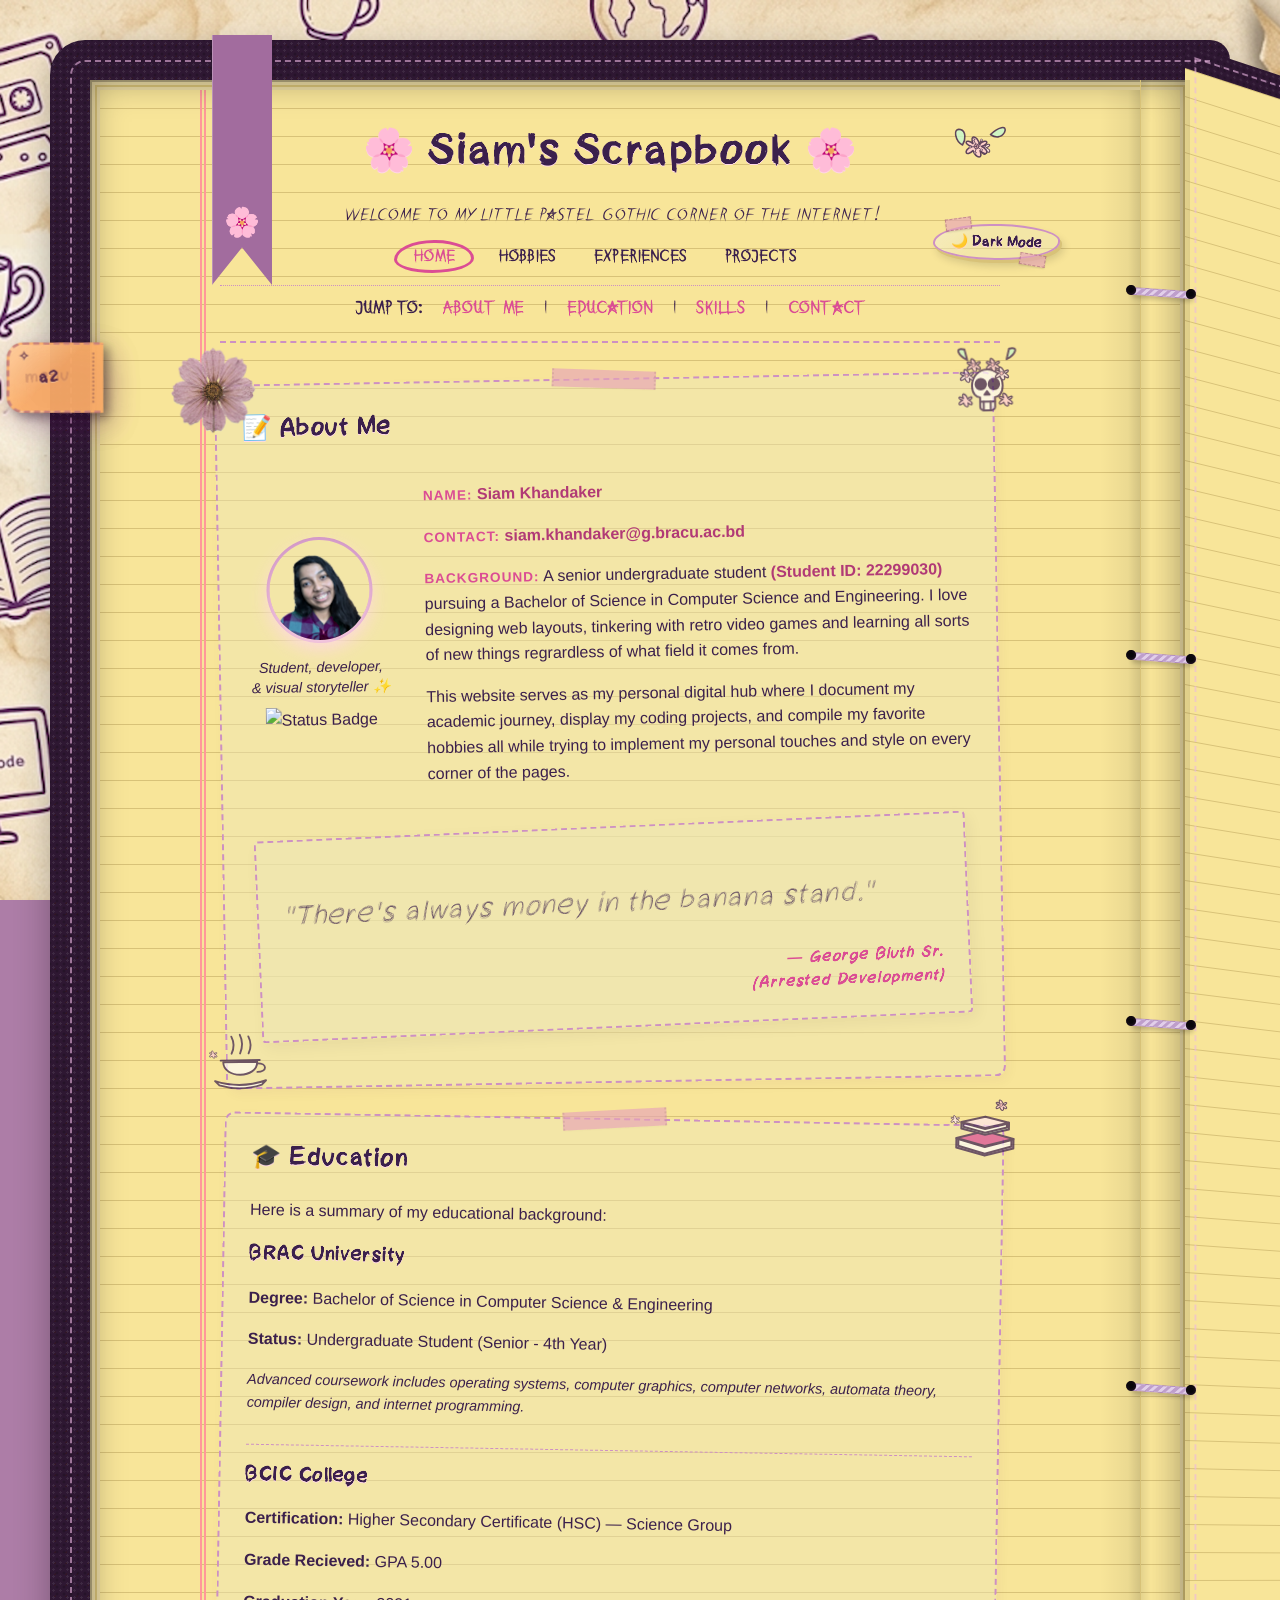
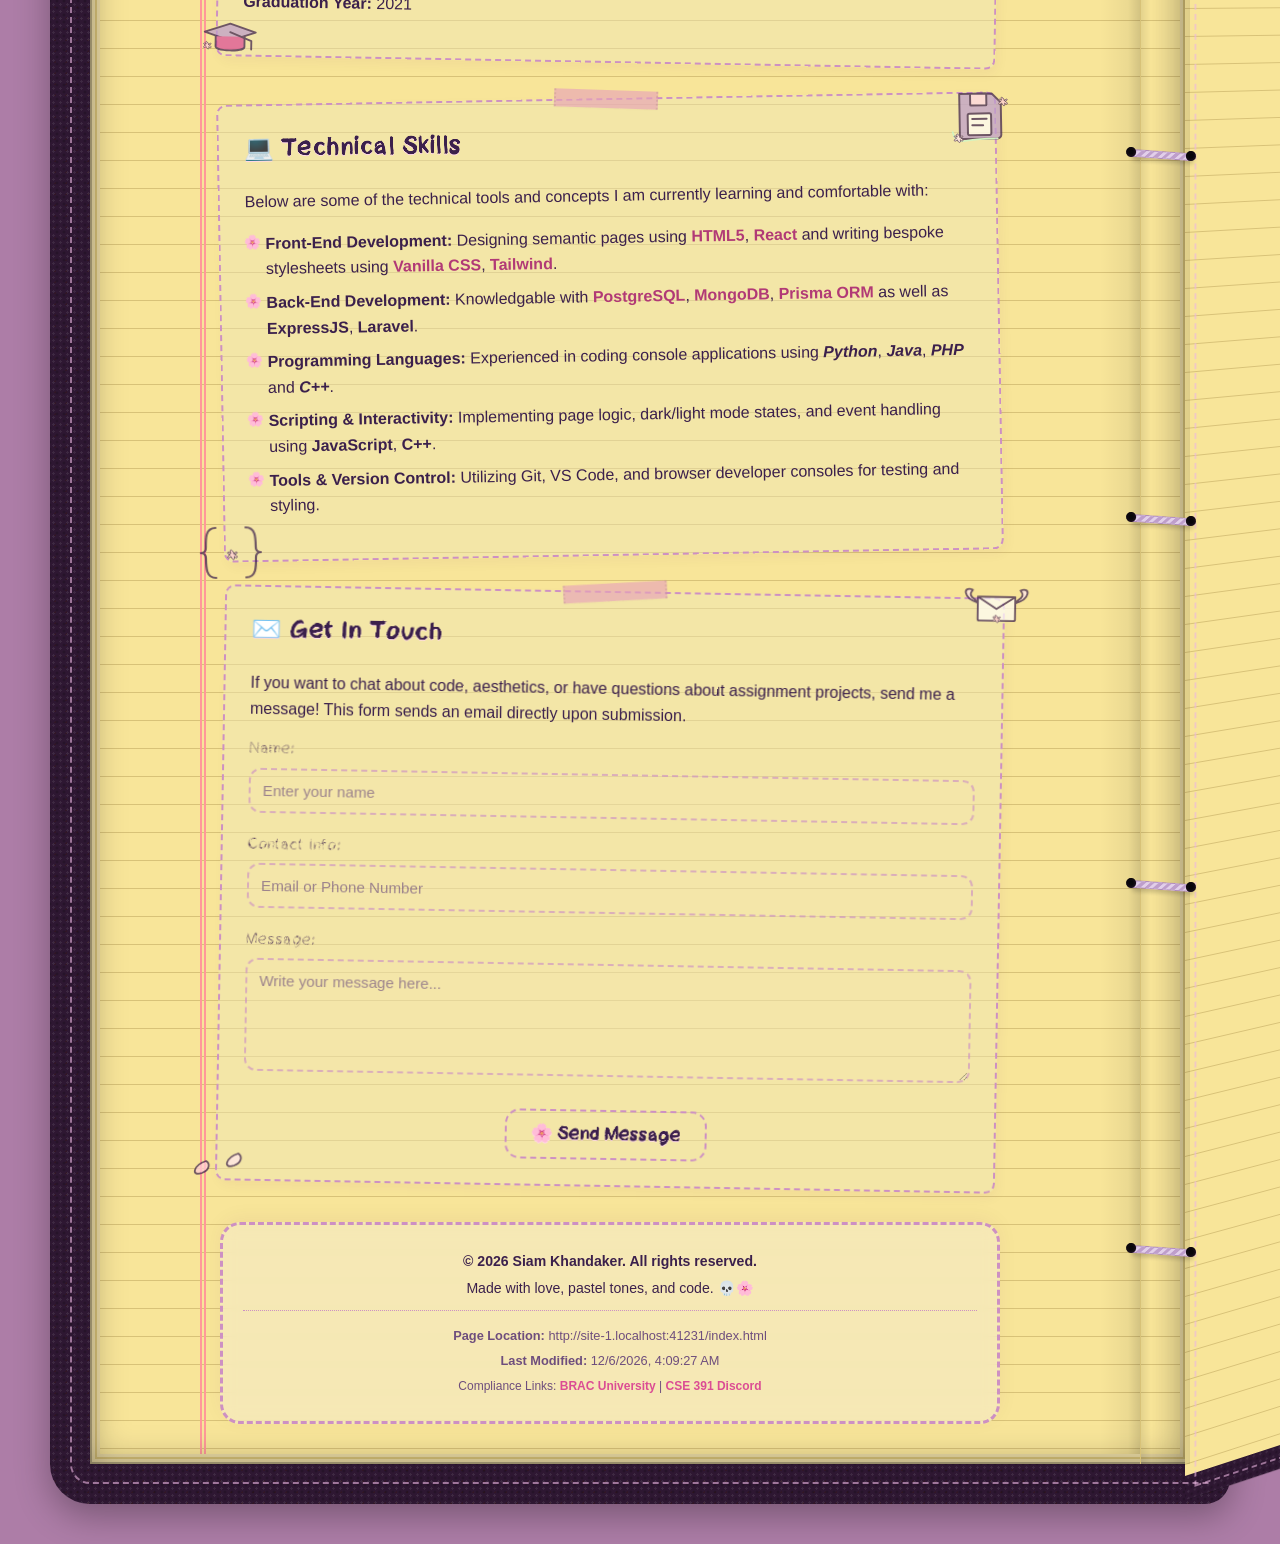
==== commit 90c8a473: "got the basics of a2 done, still quite a few bugs present" ====
--- a/index.html
+++ b/index.html
@@ -44,26 +44,45 @@
     <script type="text/javascript" src="script.js"></script>
 </head>
 <body>
-    <div id="pullout-sidebar" class="postit-sidebar">
-        <button type="button" id="postit-sidebar-toggle" class="postit-sidebar-tab" title="Open quick navigation">
-            <span class="postit-tab-text">menu</span>
-        </button>
-        <div class="postit-sidebar-content">
-            <span class="postit-sparkle postit-sparkle-one">✧</span>
-            <span class="postit-sparkle postit-sparkle-two">✿</span>
-            <p class="postit-kicker">quick flip</p>
-            <h2>Page scraps</h2>
-            <ul class="postit-sidebar-links">
-                <li><a href="index.html" class="active"><span>⌂</span> Home</a></li>
-                <li><a href="hobbies.html"><span>✿</span> Hobbies</a></li>
-                <li><a href="experiences.html"><span>✦</span> Experiences</a></li>
-                <li><a href="projects.html"><span>▣</span> Projects</a></li>
-            </ul>
-            <p class="postit-note">tug the tab to fold this note back in</p>
-        </div>
-    </div>
-
     <div id="wrapper">
+
+        <div class="postit-rail">
+            <div id="pullout-sidebar-menu" class="postit-sidebar postit-sidebar-menu">
+                <button type="button" id="postit-sidebar-menu-toggle" class="postit-sidebar-tab" title="Open quick navigation">
+                    <span class="postit-tab-text" data-closed-text="menu" data-open-text="fold">menu</span>
+                </button>
+                <div class="postit-sidebar-content">
+                    <span class="postit-sparkle postit-sparkle-one">✧</span>
+                    <span class="postit-sparkle postit-sparkle-two">✿</span>
+                    <p class="postit-kicker">quick flip</p>
+                    <h2>Page scraps</h2>
+                    <ul class="postit-sidebar-links">
+                        <li><a href="index.html" class="active"><span>⌂</span> Home</a></li>
+                        <li><a href="hobbies.html"><span>✿</span> Hobbies</a></li>
+                        <li><a href="experiences.html"><span>✦</span> Experiences</a></li>
+                        <li><a href="projects.html"><span>▣</span> Projects</a></li>
+                    </ul>
+                    <p class="postit-note">tug the tab to fold this note back in</p>
+                </div>
+            </div>
+            <div id="pullout-sidebar-a2" class="postit-sidebar postit-sidebar-a2 postit-sidebar-secondary">
+                <button type="button" id="postit-sidebar-a2-toggle" class="postit-sidebar-tab postit-sidebar-tab-a2" title="Open assignment navigation">
+                    <span class="postit-tab-text" data-closed-text="A2" data-open-text="fold">A2</span>
+                </button>
+                <div class="postit-sidebar-content postit-sidebar-content-a2">
+                    <span class="postit-sparkle postit-sparkle-one">✧</span>
+                    <span class="postit-sparkle postit-sparkle-two">✿</span>
+                    <p class="postit-kicker">assignment 2</p>
+                    <h2>JS tasks</h2>
+                    <ul class="postit-sidebar-links">
+                        <li><a href="Assignment 2/fortune.html"><span>☽</span> Fortune</a></li>
+                        <li><a href="Assignment 2/stopwatch.html"><span>⏱</span> Stopwatch</a></li>
+                        <li><a href="Assignment 2/todo.html"><span>☑</span> To-Do</a></li>
+                    </ul>
+                    <p class="postit-note">tug the tab to fold this note back in</p>
+                </div>
+            </div>
+        </div>
 
         <div class="binder-spine">
             <span class="binder-ring"></span>
--- a/style.css
+++ b/style.css
@@ -1,5 +1,3 @@
-@import url('https://fonts.googleapis.com/css2?family=Fredoka:wght@300..700&family=Nunito:ital,wght@0,200..1000;1,200..1000&display=swap');
-
 /* --- FONTS --- */
 @font-face {
     font-family: "Cheveuxdange";
@@ -42,10 +40,12 @@
     --stitch-color: rgba(235, 182, 226, 0.6);
     --scroll-top: linear-gradient(135deg, #db4d94 0%, #ff85c1 60%, #ffc1de 100%);
     --postit-bg: rgba(255, 185, 211, 0.85);
+    --postit-bg-a2: rgba(168, 200, 220, 0.85);
     --postit-line: rgba(174, 111, 61, 0.22);
     --postit-border: #c9827a;
     --postit-shadow: rgba(82, 4, 82, 0.24);
     --postit-tab: rgba(255, 176, 103, 0.75);
+    --postit-tab-a2: rgba(155, 220, 155, 0.8);
     --postit-tab-text: #5a2b45;
     --overlay-blur: 8px;
     --font-heading: 'Cheveuxdange', 'Fredoka', cursive, sans-serif;
@@ -59,7 +59,7 @@
     --paper-line: rgba(255, 204, 213, 0.08);
     --margin-line: rgba(255, 153, 153, 0.25);
     --stacked-page-color: #2b232f;
-    --cover-edge-color: #c1a245;
+    --cover-edge-color: #9f8c52;;
     --text-color: #ffd0e1;
     --text-muted: #d8a2bf;
     --tape-color: rgba(220, 220, 132, 0.65);
@@ -79,10 +79,12 @@
     --stitch-color: rgba(88, 76, 79, 0.788);
     --scroll-top: linear-gradient(135deg, #e29fc0 0%, #ffb7c5 60%, #ffd8e6 100%);
     --postit-bg: rgba(162, 70, 228, 0.782);
+    --postit-bg-a2: rgba(113, 149, 177, 0.8);
     --postit-line: rgba(255, 211, 123, 0.12);
     --postit-border: rgba(255, 202, 133, 0.55);
     --postit-shadow: rgba(0, 0, 0, 0.48);
     --postit-tab: rgba(199, 137, 71, 0.75);
+    --postit-tab-a2: rgba(109, 154, 109, 0.75);
     --postit-tab-text: #ffe6a9;
 }
 
@@ -444,6 +446,14 @@
     margin-bottom: 5px;
 }
 
+h1 img {
+    display: inline-block;
+    width: 1em;
+    height: 1em;
+    vertical-align: middle;
+    transform: rotate(-5deg);
+}
+
 /* --- NAVIGATION --- */
 .nav-container {
     display: flex;
@@ -557,19 +567,57 @@
 
 /* --- PULL-OUT POST-IT SIDEBAR --- */
 .postit-sidebar {
-    position: fixed;
-    top: 180px;
-    left: 225px;
+    position: absolute;
     width: 220px;
     min-height: 280px;
     z-index: 40;
     transform: translateX(0) rotate(-2deg);
     transform-origin: right center;
-    transition: transform 0.48s cubic-bezier(0.22, 1, 0.36, 1), filter 0.3s ease;
     filter: drop-shadow(7px 9px 14px var(--postit-shadow));
     opacity: 0;
     visibility: hidden;
-    transition: opacity 0.4s ease;
+    transition:
+        transform 0.48s cubic-bezier(0.22, 1, 0.36, 1),
+        filter 0.3s ease,
+        opacity 0.4s ease,
+        visibility 0.4s ease;
+}
+
+#pullout-sidebar-a2 {
+    top: 0;
+    left: 0;
+}
+
+#pullout-sidebar-hp {
+    top: 80px;
+    left: 0;
+}
+
+.postit-sidebar-content-a2 {
+    background-color: var(--postit-bg-a2);
+    background-image:
+        linear-gradient(var(--postit-line) 1px, transparent 1px),
+        radial-gradient(rgba(255,255,255,0.18) 1px, transparent 1px),
+        radial-gradient(rgba(0,0,0,0.12) 1px, transparent 1px);
+}
+
+.postit-sidebar-tab-a2 {
+    background:
+        linear-gradient(
+            135deg,
+            rgba(255,255,255,0.28),
+            transparent 48%
+        ),
+        var(--postit-tab-a2);
+}
+
+
+
+.postit-rail {
+    position: fixed;
+    top: 180px;
+    left: -5px;
+    z-index: 40;
 }
 
 .postit-sidebar.show {
@@ -1468,7 +1516,7 @@
 }
 
 .paper-modal-content {
-    background-color: var(--bg-primary);
+    background-color: var(--card-bg);
     border: 3px solid var(--border-color);
     border-radius: 20px;
     padding: 30px;
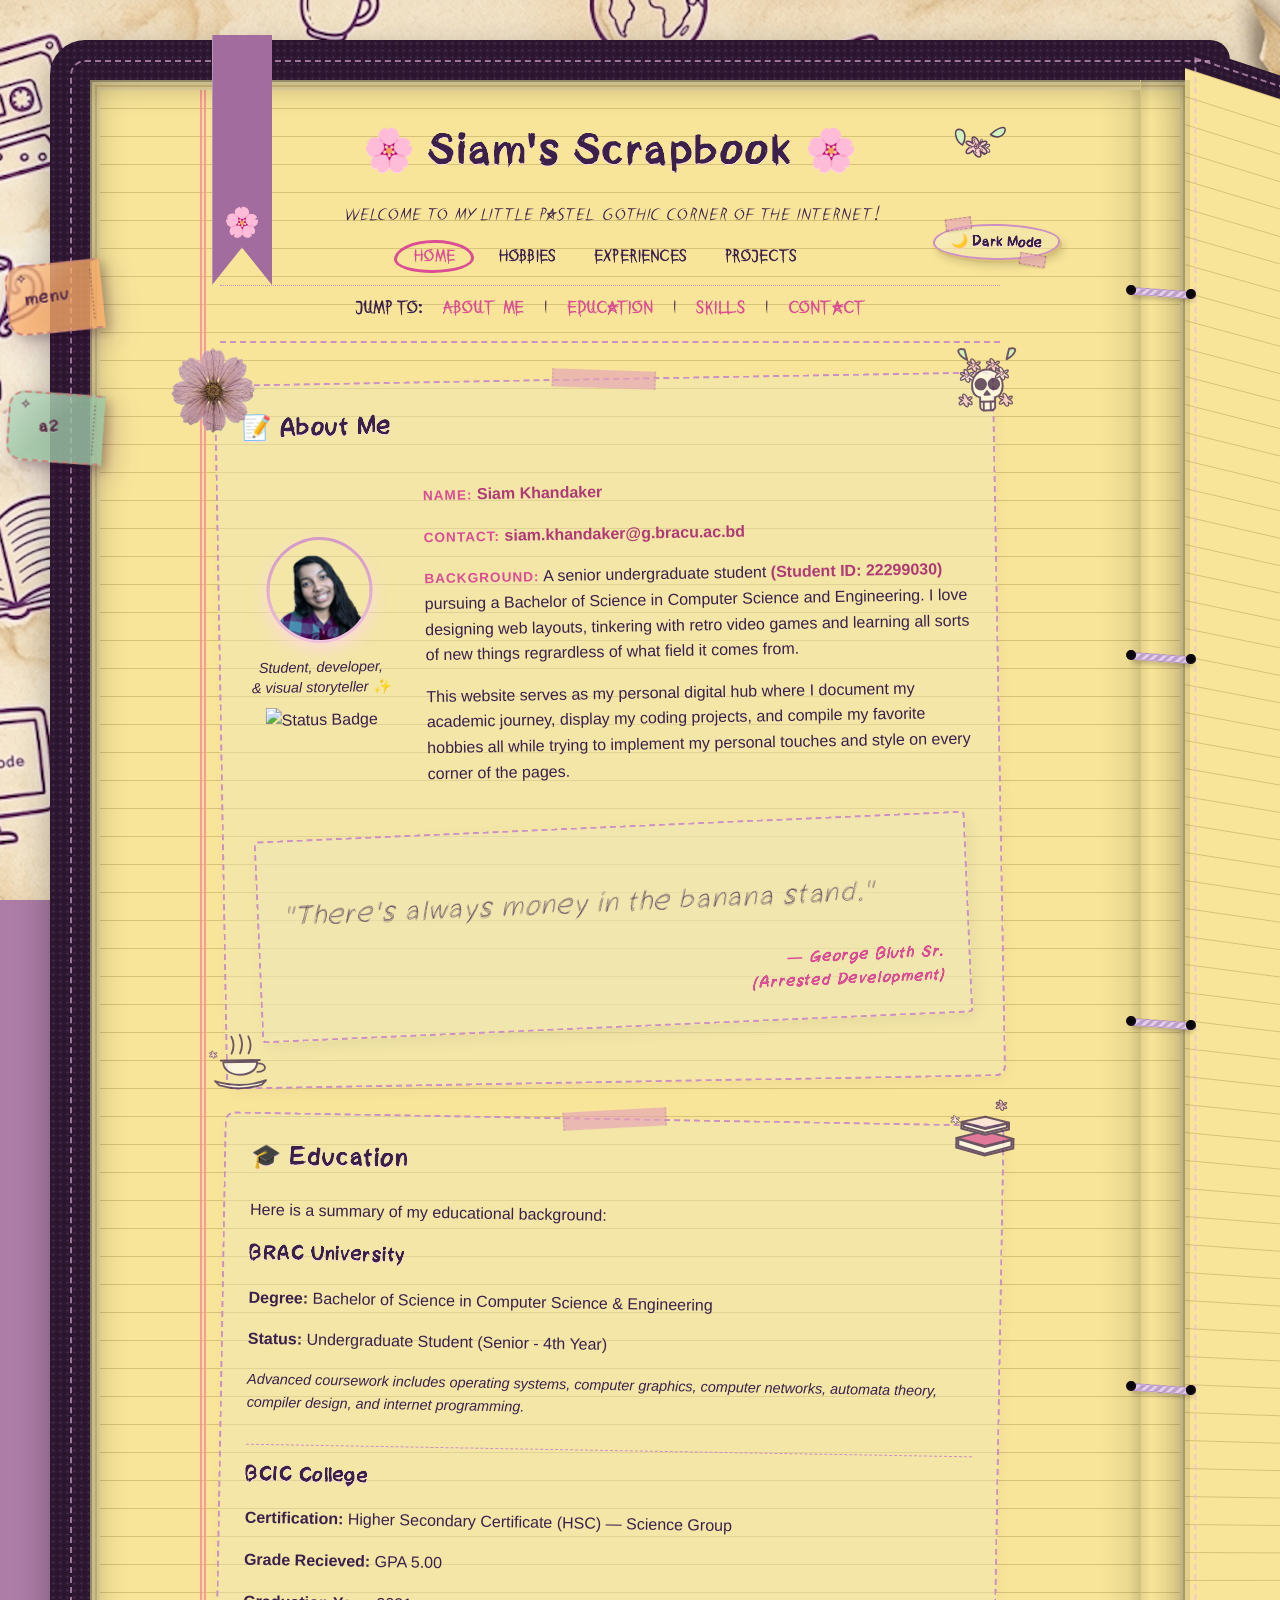
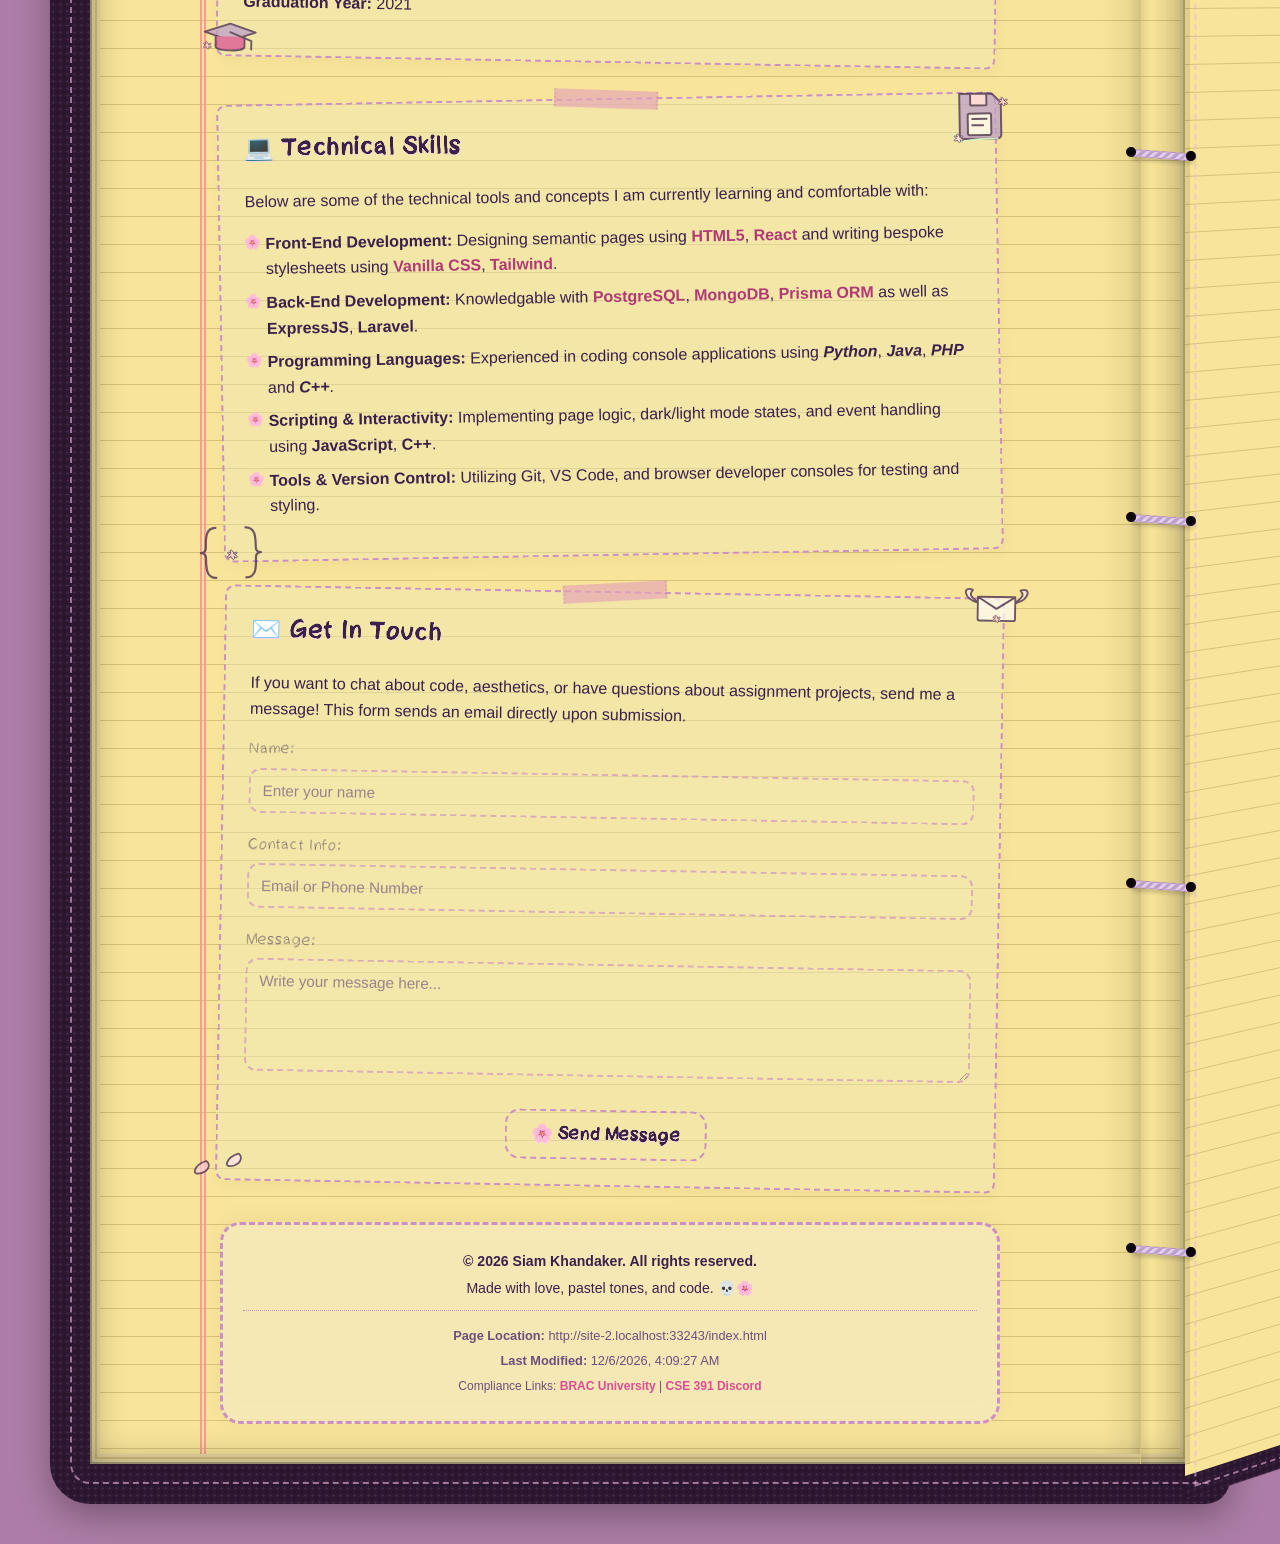
==== commit 7048604e: "changed files to adhere to xhtml 1.0 strict" ====
--- a/index.html
+++ b/index.html
@@ -49,7 +49,7 @@
         <div class="postit-rail">
             <div id="pullout-sidebar-menu" class="postit-sidebar postit-sidebar-menu">
                 <button type="button" id="postit-sidebar-menu-toggle" class="postit-sidebar-tab" title="Open quick navigation">
-                    <span class="postit-tab-text" data-closed-text="menu" data-open-text="fold">menu</span>
+                    <span class="postit-tab-text">menu</span>
                 </button>
                 <div class="postit-sidebar-content">
                     <span class="postit-sparkle postit-sparkle-one">✧</span>
@@ -67,7 +67,7 @@
             </div>
             <div id="pullout-sidebar-a2" class="postit-sidebar postit-sidebar-a2 postit-sidebar-secondary">
                 <button type="button" id="postit-sidebar-a2-toggle" class="postit-sidebar-tab postit-sidebar-tab-a2" title="Open assignment navigation">
-                    <span class="postit-tab-text" data-closed-text="A2" data-open-text="fold">A2</span>
+                    <span class="postit-tab-text">A2</span>
                 </button>
                 <div class="postit-sidebar-content postit-sidebar-content-a2">
                     <span class="postit-sparkle postit-sparkle-one">✧</span>
--- a/style.css
+++ b/style.css
@@ -45,7 +45,7 @@
     --postit-border: #c9827a;
     --postit-shadow: rgba(82, 4, 82, 0.24);
     --postit-tab: rgba(255, 176, 103, 0.75);
-    --postit-tab-a2: rgba(155, 220, 155, 0.8);
+    --postit-tab-a2: rgba(155, 200, 165, 0.8);
     --postit-tab-text: #5a2b45;
     --overlay-blur: 8px;
     --font-heading: 'Cheveuxdange', 'Fredoka', cursive, sans-serif;
@@ -84,7 +84,7 @@
     --postit-border: rgba(255, 202, 133, 0.55);
     --postit-shadow: rgba(0, 0, 0, 0.48);
     --postit-tab: rgba(199, 137, 71, 0.75);
-    --postit-tab-a2: rgba(109, 154, 109, 0.75);
+    --postit-tab-a2: rgba(115, 155, 125, 0.75);
     --postit-tab-text: #ffe6a9;
 }
 
@@ -251,9 +251,14 @@
     animation: pageFlipExit 0.5s ease-in-out forwards;
 }
 
+#wrapper.wrapper-animation-killed {
+    animation: none;
+    transform: none;
+}
+
 html.no-page-flip #wrapper {
     animation: none;
-    transform: perspective(1500px) rotateY(0deg);
+    transform: none;
     opacity: 1;
 }
 
@@ -263,7 +268,7 @@
         opacity: 0;
     }
     100% {
-        transform: perspective(1500px) rotateY(0deg);
+        transform: none;
         opacity: 1;
     }
 }
@@ -332,7 +337,7 @@
         
     background-color: var(--cover-edge-color);
     box-shadow: 6px 6px 20px rgba(0, 0, 0, 0.25);
-    z-index: -10;
+    z-index: 1;
     transform: perspective(1500px) rotateY(18deg);
     transform-origin: left center;
 }
@@ -576,6 +581,7 @@
     filter: drop-shadow(7px 9px 14px var(--postit-shadow));
     opacity: 0;
     visibility: hidden;
+    pointer-events: none;
     transition:
         transform 0.48s cubic-bezier(0.22, 1, 0.36, 1),
         filter 0.3s ease,
@@ -583,17 +589,21 @@
         visibility 0.4s ease;
 }
 
-#pullout-sidebar-a2 {
+.postit-sidebar.open {
+    pointer-events: auto;
+}
+
+#pullout-sidebar-menu {
     top: 0;
     left: 0;
 }
 
-#pullout-sidebar-hp {
-    top: 80px;
+#pullout-sidebar-a2 {
+    top: 130px;
     left: 0;
 }
 
-.postit-sidebar-content-a2 {
+.postit-sidebar-content.postit-sidebar-content-a2 {
     background-color: var(--postit-bg-a2);
     background-image:
         linear-gradient(var(--postit-line) 1px, transparent 1px),
@@ -601,7 +611,7 @@
         radial-gradient(rgba(0,0,0,0.12) 1px, transparent 1px);
 }
 
-.postit-sidebar-tab-a2 {
+.postit-sidebar-tab.postit-sidebar-tab-a2 {
     background:
         linear-gradient(
             135deg,
@@ -611,8 +621,6 @@
         var(--postit-tab-a2);
 }
 
-
-
 .postit-rail {
     position: fixed;
     top: 180px;
@@ -626,6 +634,7 @@
 }
 
 .postit-sidebar.open {
+    z-index: 45;
     transform: translateX(-180px) rotate(-3deg);
 }
 
@@ -682,11 +691,25 @@
     letter-spacing: 1px;
     text-transform: lowercase;
     cursor: pointer;
+    pointer-events: auto;
     box-shadow: 5px 5px 10px rgba(0,0,0,0.18);
-    transform: rotate(2deg);
+    transform: rotate(var(--tab-rotate, 2deg));
     transition: transform 0.22s ease, left 0.48s cubic-bezier(0.22, 1, 0.36, 1), box-shadow 0.22s ease;
     text-shadow: 0 1px 0 rgba(255,255,255,0.28);
     z-index: 5;
+}
+
+#pullout-sidebar-menu .postit-sidebar-tab {
+    --tab-rotate: -4deg;
+}
+
+.postit-sidebar-a2 .postit-sidebar-tab {
+    --tab-rotate: 6deg;
+}
+
+#pullout-sidebar-menu.open .postit-sidebar-tab,
+#pullout-sidebar-a2.open .postit-sidebar-tab {
+    transform: rotate(4deg);
 }
 
 .postit-sidebar-tab::before {
@@ -714,7 +737,7 @@
 
 .postit-sidebar-tab:hover,
 .postit-sidebar.open .postit-sidebar-tab:hover {
-    transform: translateY(-2px) rotate(-1deg);
+    transform: translateY(-2px) rotate(-(var(--tab-rotate)));
     box-shadow: 6px 7px 12px rgba(0,0,0,0.22);
 }
 
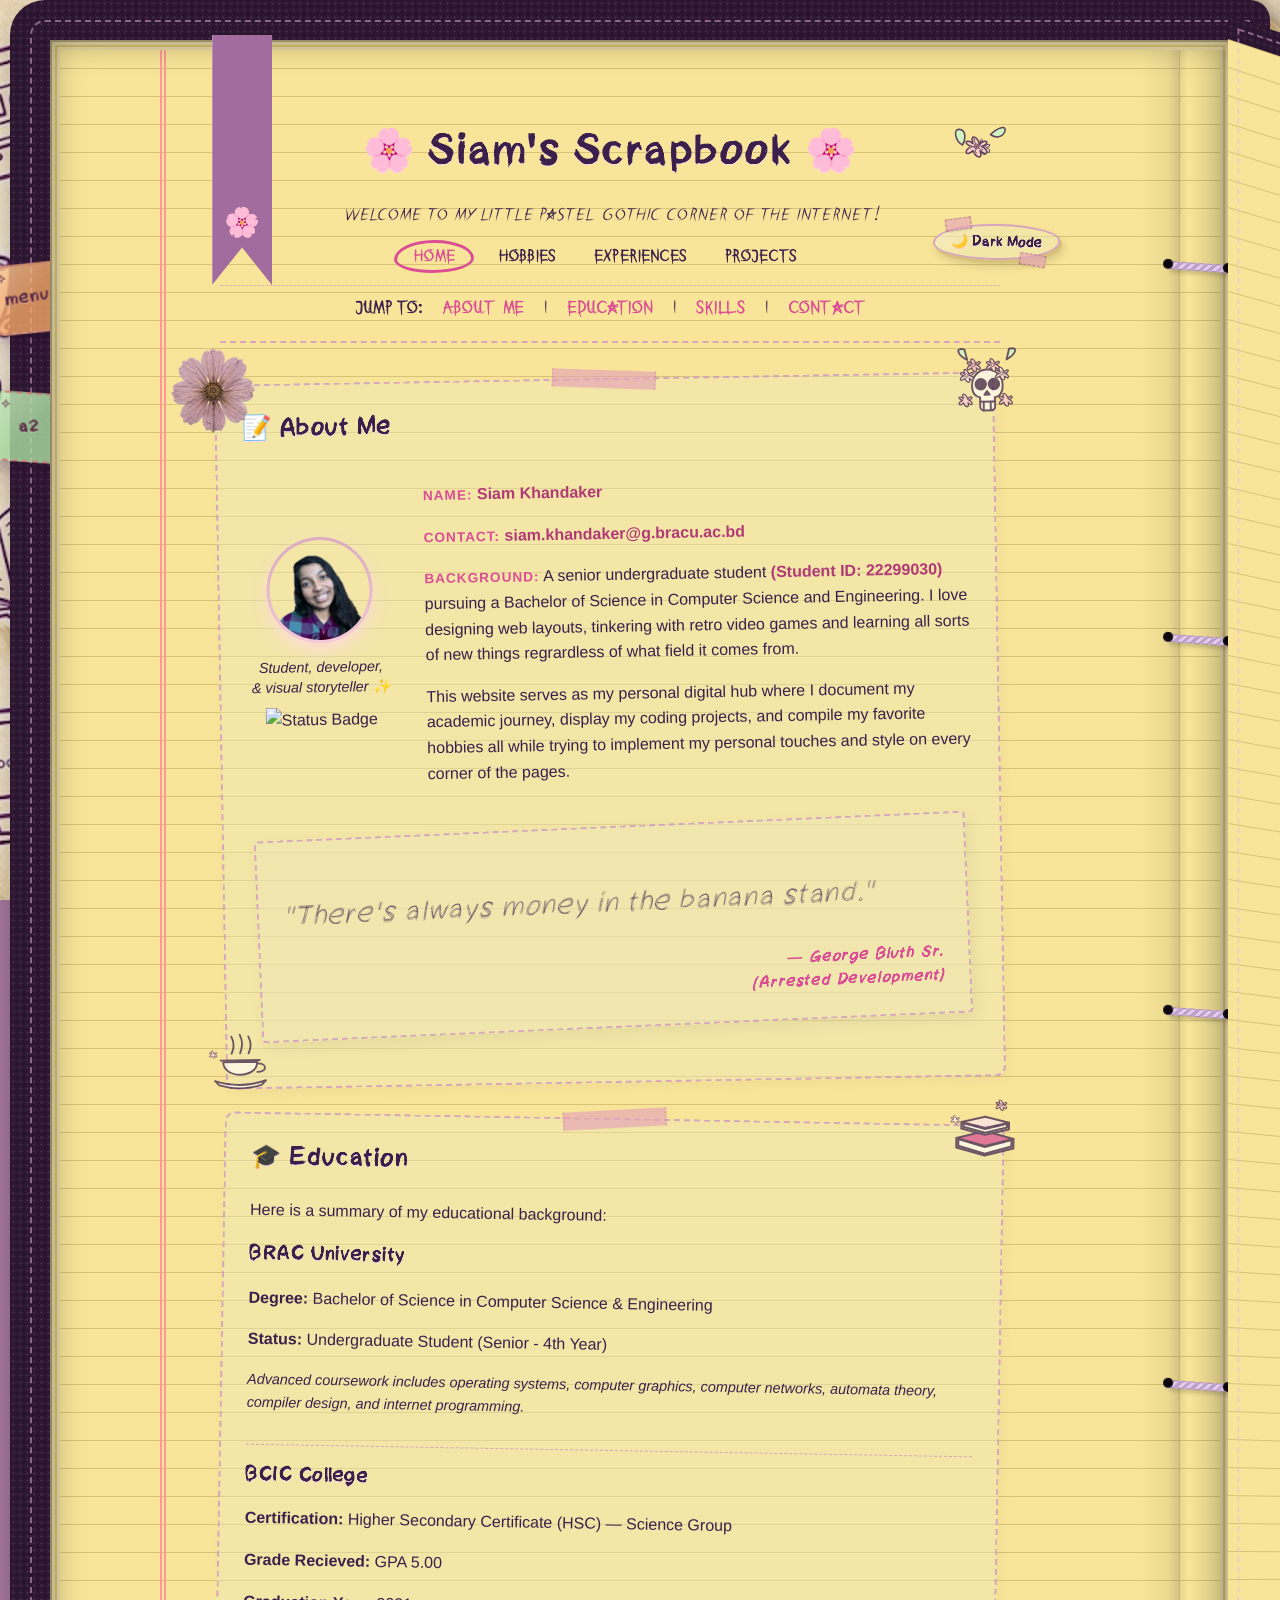
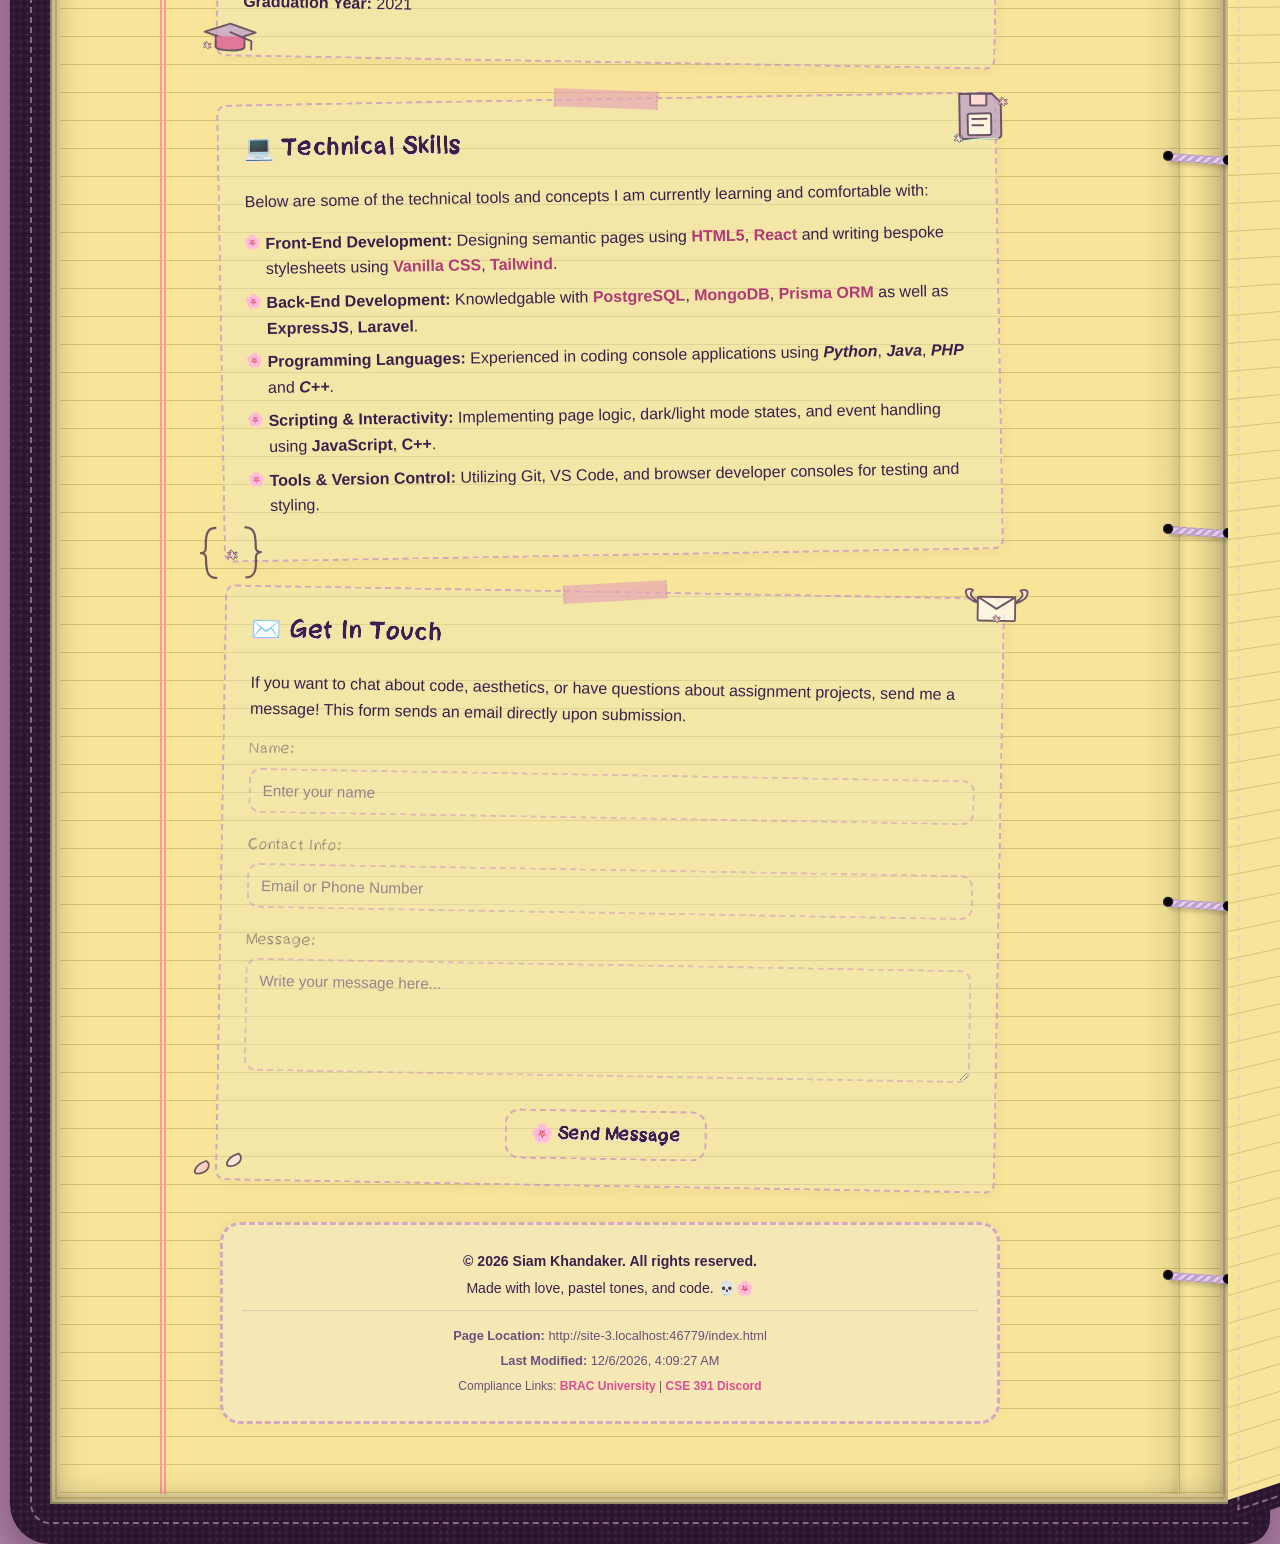
==== commit 6f10d855: "added different stacking context so now the visual order lowestto higest is book cover -> sidebar ta" ====
--- a/index.html
+++ b/index.html
@@ -44,8 +44,6 @@
     <script type="text/javascript" src="script.js"></script>
 </head>
 <body>
-    <div id="wrapper">
-
         <div class="postit-rail">
             <div id="pullout-sidebar-menu" class="postit-sidebar postit-sidebar-menu">
                 <button type="button" id="postit-sidebar-menu-toggle" class="postit-sidebar-tab" title="Open quick navigation">
@@ -84,6 +82,12 @@
             </div>
         </div>
 
+<div id="page-wrapper">
+    <div class="cover"></div>
+    <div id="wrapper">
+    <div class="wrapper-content">
+
+
         <div class="binder-spine">
             <span class="binder-ring"></span>
             <span class="binder-ring"></span>
@@ -279,6 +283,8 @@
             </div>
         </div>
     </div>
+    </div>
+</div>
 
     <div class="scroll-top-wrapper">
         <a href="#wrapper" id="scroll-to-top" class="scroll-top-btn">&#8593;</a>
--- a/style.css
+++ b/style.css
@@ -25,7 +25,7 @@
     --text-muted: #6e4e7d;
     --tape-color: rgba(231, 164, 185, 0.65);
     --polaroid-tape: rgba(229, 181, 200, 0.6);
-    --border-color: #cd90c3;
+    --border-color: #cd90c3bb;
     --card-bg: rgba(238, 230, 184, 0.45);
     --card-extra: rgba(0,0,0,0.08);
     --footer-bg: rgba(245, 235, 200, 0.6);
@@ -37,7 +37,7 @@
     --table-header: rgba(255, 198, 216, 0.25);
     --binder-gradient: repeating-linear-gradient(-45deg, #be9ecb, #be9ecb 3px, #e2cfea 3px, #e2cfea 6px);
     --binder-circle: radial-gradient(circle, #08060a 30%, #2e1732 100%);
-    --stitch-color: rgba(235, 182, 226, 0.6);
+    --stitch-color: rgba(235, 182, 226, 0.5);
     --scroll-top: linear-gradient(135deg, #db4d94 0%, #ff85c1 60%, #ffc1de 100%);
     --postit-bg: rgba(255, 185, 211, 0.85);
     --postit-bg-a2: rgba(168, 200, 220, 0.85);
@@ -45,7 +45,7 @@
     --postit-border: #c9827a;
     --postit-shadow: rgba(82, 4, 82, 0.24);
     --postit-tab: rgba(255, 176, 103, 0.75);
-    --postit-tab-a2: rgba(155, 200, 165, 0.8);
+    --postit-tab-a2: rgba(171, 224, 160, 0.8);
     --postit-tab-text: #5a2b45;
     --overlay-blur: 8px;
     --font-heading: 'Cheveuxdange', 'Fredoka', cursive, sans-serif;
@@ -151,43 +151,39 @@
 }
 
 /* --- LAYOUT --- */
+#page-wrapper {
+    position: relative;
+    max-width: 1180px;
+    margin: 40px auto;
+}
+
 #wrapper {
     max-width: 1180px;
-    margin: 40px auto;
-    padding: 40px 190px 40px 130px;
+    margin: 0;
+    padding: 80px 230px 80px 170px;
     box-sizing: border-box;
     position: relative;
-    border: 40px solid transparent;
-    border-radius: 35px 20px 25px 40px;
+    z-index: 5;
     
     background-image:
         linear-gradient(to left, rgba(0, 0, 0, 0.15), rgba(0, 0, 0, 0.05) 30%, transparent),
         linear-gradient(90deg, transparent 110px, var(--margin-line) 110px, var(--margin-line) 112px, transparent 112px),
         linear-gradient(90deg, transparent 114px, var(--margin-line) 114px, var(--margin-line) 116px, transparent 116px),
         linear-gradient(var(--paper-line) 1px, transparent 1px),
-        linear-gradient(var(--paper-bg), var(--paper-bg)),
-        radial-gradient(rgba(255,255,255,0.08) 1.2px, transparent 1.2px),
-        radial-gradient(rgba(0,0,0,0.24) 1.2px, transparent 1.2px),
-        radial-gradient(rgba(60,20,5,0.25) 1px, transparent 1px);
+        linear-gradient(var(--paper-bg), var(--paper-bg));
         
     background-size:
         40px 100%,
         100% 100%,
         100% 100%,
         100% 28px,
-        100% 100%,
-        7px 7px,
-        7px 7px,
-        11px 11px;
+        100% 100%;
     
     background-position:
         right 50px top 0,
         0 0,
         0 0,
         0 0,
-        0 0,
-        0 0,
-        3.5px 3.5px,
         0 0;
     
     background-repeat:
@@ -195,45 +191,47 @@
         no-repeat,
         no-repeat,
         repeat,
-        no-repeat,
-        repeat,
-        repeat,
-        repeat;
+        no-repeat;
     
-    background-clip:
-        padding-box,
-        padding-box,
-        padding-box,
-        padding-box,
-        padding-box,
-        border-box,
-        border-box,
-        border-box;
-    
-    background-origin:
-        padding-box,
-        padding-box,
-        padding-box,
-        padding-box,
-        padding-box,
-        border-box,
-        border-box,
-        border-box;
-        
-    background-color: var(--cover-edge-color);
     box-shadow:
         inset 0 0 35px rgba(0, 0, 0, 0.35),
         inset 0 0 12px rgba(255, 220, 180, 0.08),
         inset 0 0 0 2px rgba(0,0,0,0.25),
         inset 0 0 0 5px var(--stacked-page-color),
         inset 0 0 0 7px var(--paper-line),
-        inset 0 0 0 10px var(--stacked-page-color),
-        0 12px 35px rgba(0, 0, 0, 0.3);
+        inset 0 0 0 10px var(--stacked-page-color);
     transform-origin: right center;
     animation: pageFlipEnter 0.5s ease-out forwards;
 }
 
-#wrapper::before {
+.cover {
+    position: absolute;
+    top: -40px;
+    left: -40px;
+    right: -40px;
+    bottom: -40px;
+    z-index: 1;
+    border: 40px solid transparent;
+    border-radius: 35px 20px 25px 40px;
+    background-color: var(--cover-edge-color);
+    background-image:
+        radial-gradient(rgba(255,255,255,0.08) 1.2px, transparent 1.2px),
+        radial-gradient(rgba(0,0,0,0.24) 1.2px, transparent 1.2px),
+        radial-gradient(rgba(60,20,5,0.25) 1px, transparent 1px);
+    background-size: 7px 7px, 7px 7px, 11px 11px;
+    background-position: 0 0, 3.5px 3.5px, 0 0;
+    background-clip: border-box;
+    background-origin: border-box;
+    pointer-events: none;
+    box-shadow: 0 12px 35px rgba(0, 0, 0, 0.3);
+}
+
+.wrapper-content {
+    position: relative;
+    z-index: 1;
+}
+
+#page-wrapper::before {
     content: "";
     position: absolute;
     top: -20px;
@@ -244,7 +242,7 @@
     border-right: none;
     border-radius: 15px 0 0 20px;
     pointer-events: none;
-    z-index: 10;
+    z-index: 2;
 }
 
 #wrapper.page-flip-exit {
@@ -287,11 +285,11 @@
 #wrapper::after {
     content: "";
     position: absolute;
-    top: -36px;
-    left: calc(100% - 5px);
+    top: -25px;
+    left: calc(100% - 2px);
     right: auto;
     width: 182px;
-    height: calc(100% + 72px);
+    height: calc(100% + 45px);
     box-sizing: border-box; 
     border: 24px solid transparent;
     border-left: none;
@@ -351,15 +349,16 @@
 /* --- BINDER SPINE --- */
 .binder-spine {
     position: absolute;
-    top: 0;
-    right: 0;
+    top: -70px;
+    bottom: -70px;
+    right: -226px;
     left: auto;
-    width: 50px;
-    height: 100%;
+    width: 48px;
+    height: auto;
     border-left: 1px solid var(--paper-line);
     border-right: none;
     background: linear-gradient(to left, rgba(0,0,0,0.1), transparent 80%, rgba(0,0,0,0.08));
-    z-index: 50;
+    z-index: 80;
     display: flex;
     flex-direction: column;
     justify-content: space-around;
@@ -405,8 +404,8 @@
 /* --- BOOKMARK RIBBON --- */
 #bookmark-ribbon {
     position: absolute;
-    top: -45px;
-    left: 122px;
+    top: -85px;
+    left: -8px;
     right: auto;
     width: 60px;
     height: 250px;
@@ -572,10 +571,12 @@
 
 /* --- PULL-OUT POST-IT SIDEBAR --- */
 .postit-sidebar {
-    position: absolute;
+    position: fixed;
+    top: 180px;
+    left: -5px;
     width: 220px;
     min-height: 280px;
-    z-index: 40;
+    z-index: 3;
     transform: translateX(0) rotate(-2deg);
     transform-origin: right center;
     filter: drop-shadow(7px 9px 14px var(--postit-shadow));
@@ -590,17 +591,13 @@
 }
 
 .postit-sidebar.open {
+    transform: translateX(-180px) rotate(-3deg);
     pointer-events: auto;
 }
 
-#pullout-sidebar-menu {
-    top: 0;
-    left: 0;
-}
-
-#pullout-sidebar-a2 {
-    top: 130px;
-    left: 0;
+.postit-sidebar:nth-child(2) {
+    top: 310px;
+    left: -5px;
 }
 
 .postit-sidebar-content.postit-sidebar-content-a2 {
@@ -621,21 +618,13 @@
         var(--postit-tab-a2);
 }
 
-.postit-rail {
-    position: fixed;
-    top: 180px;
-    left: -5px;
-    z-index: 40;
-}
-
 .postit-sidebar.show {
     opacity: 1;
     visibility: visible;
 }
 
 .postit-sidebar.open {
-    z-index: 45;
-    transform: translateX(-180px) rotate(-3deg);
+    pointer-events: auto;
 }
 
 .postit-sidebar-content {
@@ -856,35 +845,35 @@
         max-width: none;
         min-width: 0;
         margin: 4px auto;
-        padding: 18px 10px 24px 10px;
-        border: 6px solid transparent;
-        border-radius: 18px 12px 16px 18px;
+        padding: 24px 16px 30px 16px;
         background-size:
             22px 100%,
             100% 100%,
             100% 100%,
             100% 26px,
-            100% 100%,
-            7px 7px,
-            7px 7px,
-            11px 11px;
+            100% 100%;
         background-position:
             right 10px top 0,
             -96px 0,
             -96px 0,
             0 0,
-            0 0,
-            0 0,
-            3.5px 3.5px,
             0 0;
     }
 
-    #wrapper::before {
-        display: block;
-        top: -4px;
-        bottom: -4px;
-        left: -4px;
-        right: -4px;
+    .cover {
+        top: -6px;
+        left: -6px;
+        right: -6px;
+        bottom: -6px;
+        border-width: 6px;
+        border-radius: 18px 12px 16px 18px;
+    }
+
+    #page-wrapper::before {
+        top: 2px;
+        bottom: 2px;
+        left: 2px;
+        right: 2px;
         border: 1px dashed var(--stitch-color);
         border-right: none;
         border-radius: 14px 0 0 16px;
@@ -996,9 +985,15 @@
     #wrapper {
         width: 100vw;
         margin: 0;
-        padding: 16px 8px 22px 8px;
-        border-left-width: 4px;
-        border-right-width: 4px;
+        padding: 20px 12px 26px 12px;
+    }
+
+    .cover {
+        top: -4px;
+        left: -4px;
+        right: -4px;
+        bottom: -4px;
+        border-width: 4px;
         border-radius: 12px;
     }
 
@@ -1022,8 +1017,8 @@
     transition: transform 0.3s ease, box-shadow 0.3s ease;
 }
 
-.card:nth-of-type(odd)  { --card-rotate: -1deg; }
-.card:nth-of-type(even) { --card-rotate:  1deg; }
+.card:nth-of-type(odd)  { --card-rotate: 1deg; }
+.card:nth-of-type(even) { --card-rotate: -1deg; }
 
 .card:hover {
     transform: translateY(-2px) rotate(0deg);
@@ -1045,8 +1040,8 @@
     z-index: 10;
 }
 
-.card:nth-of-type(odd)::before  { --tape-rotate:   3deg; }
-.card:nth-of-type(even)::before { --tape-rotate:  -4deg; }
+.card:nth-of-type(odd)::before  { --tape-rotate:  -4deg; }
+.card:nth-of-type(even)::before { --tape-rotate:   3deg; }
 
 /* --- ABOUT SECTION --- */
 .about-grid {
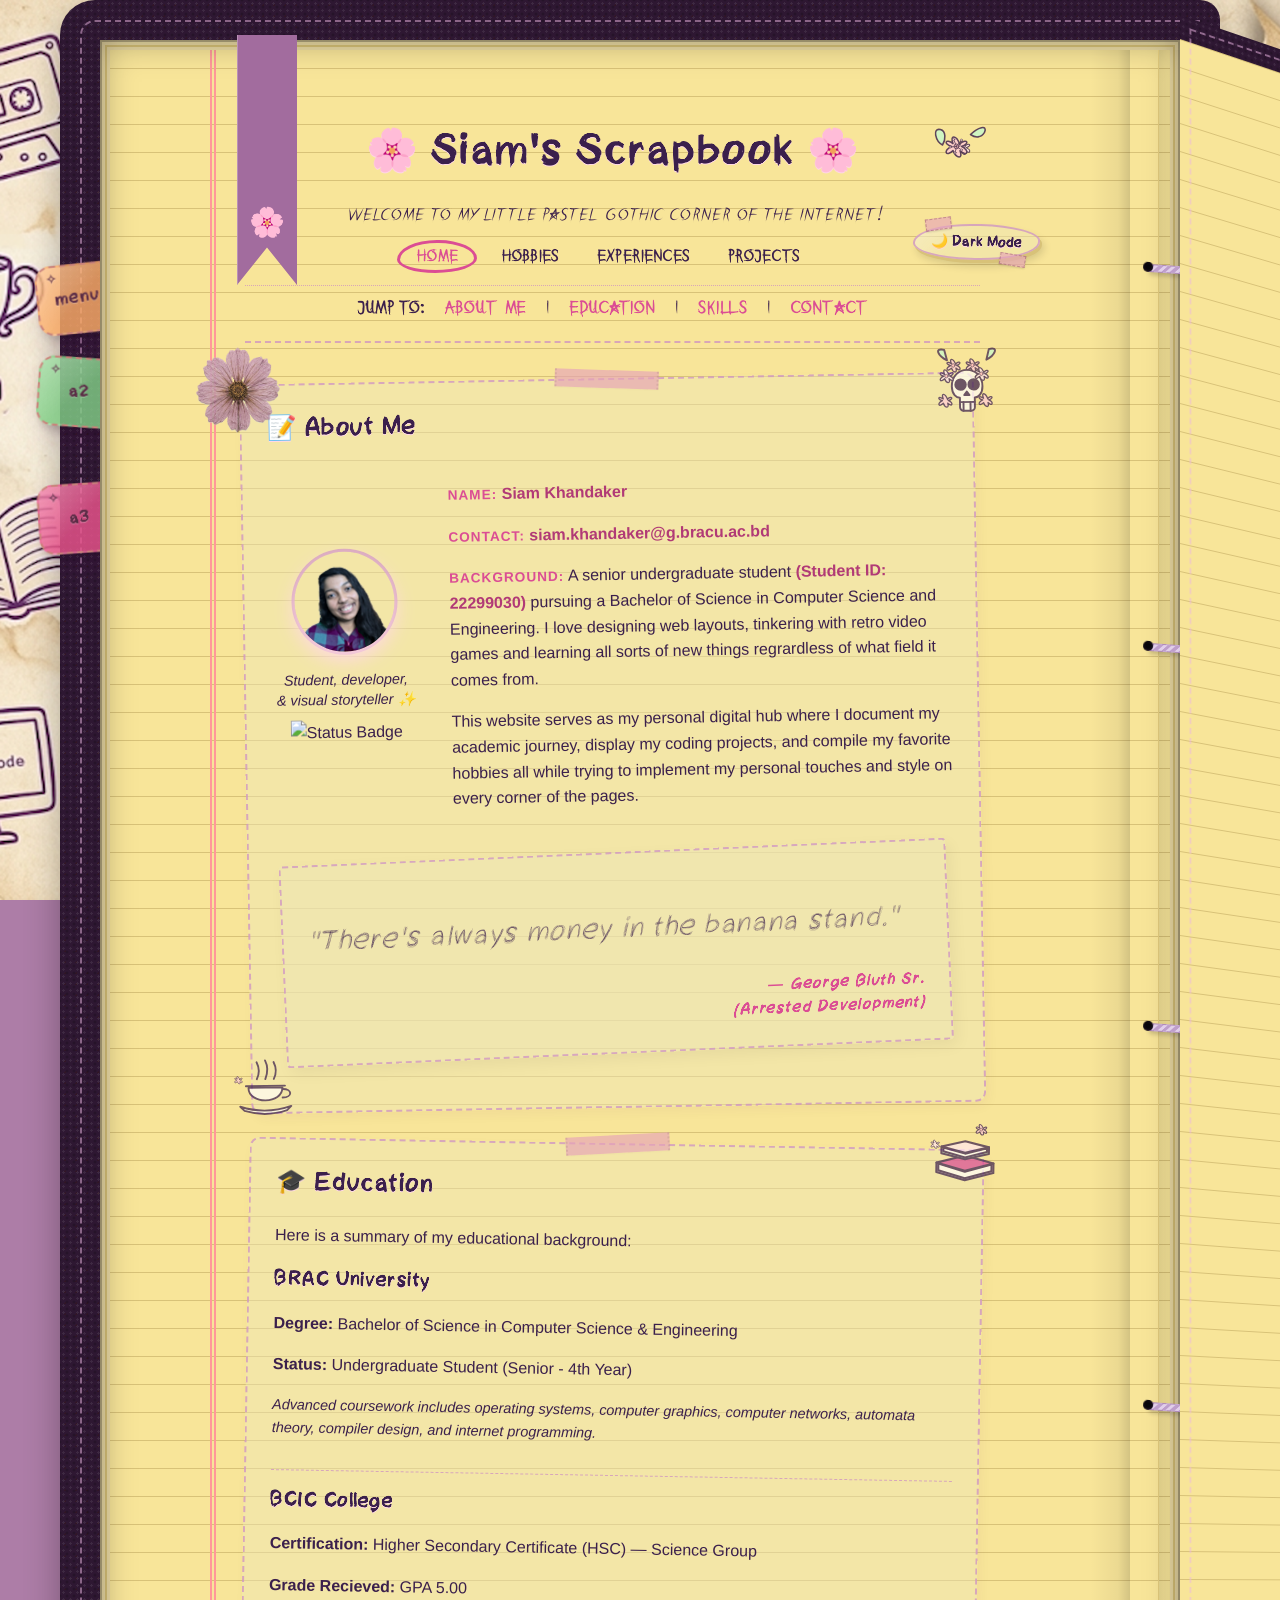
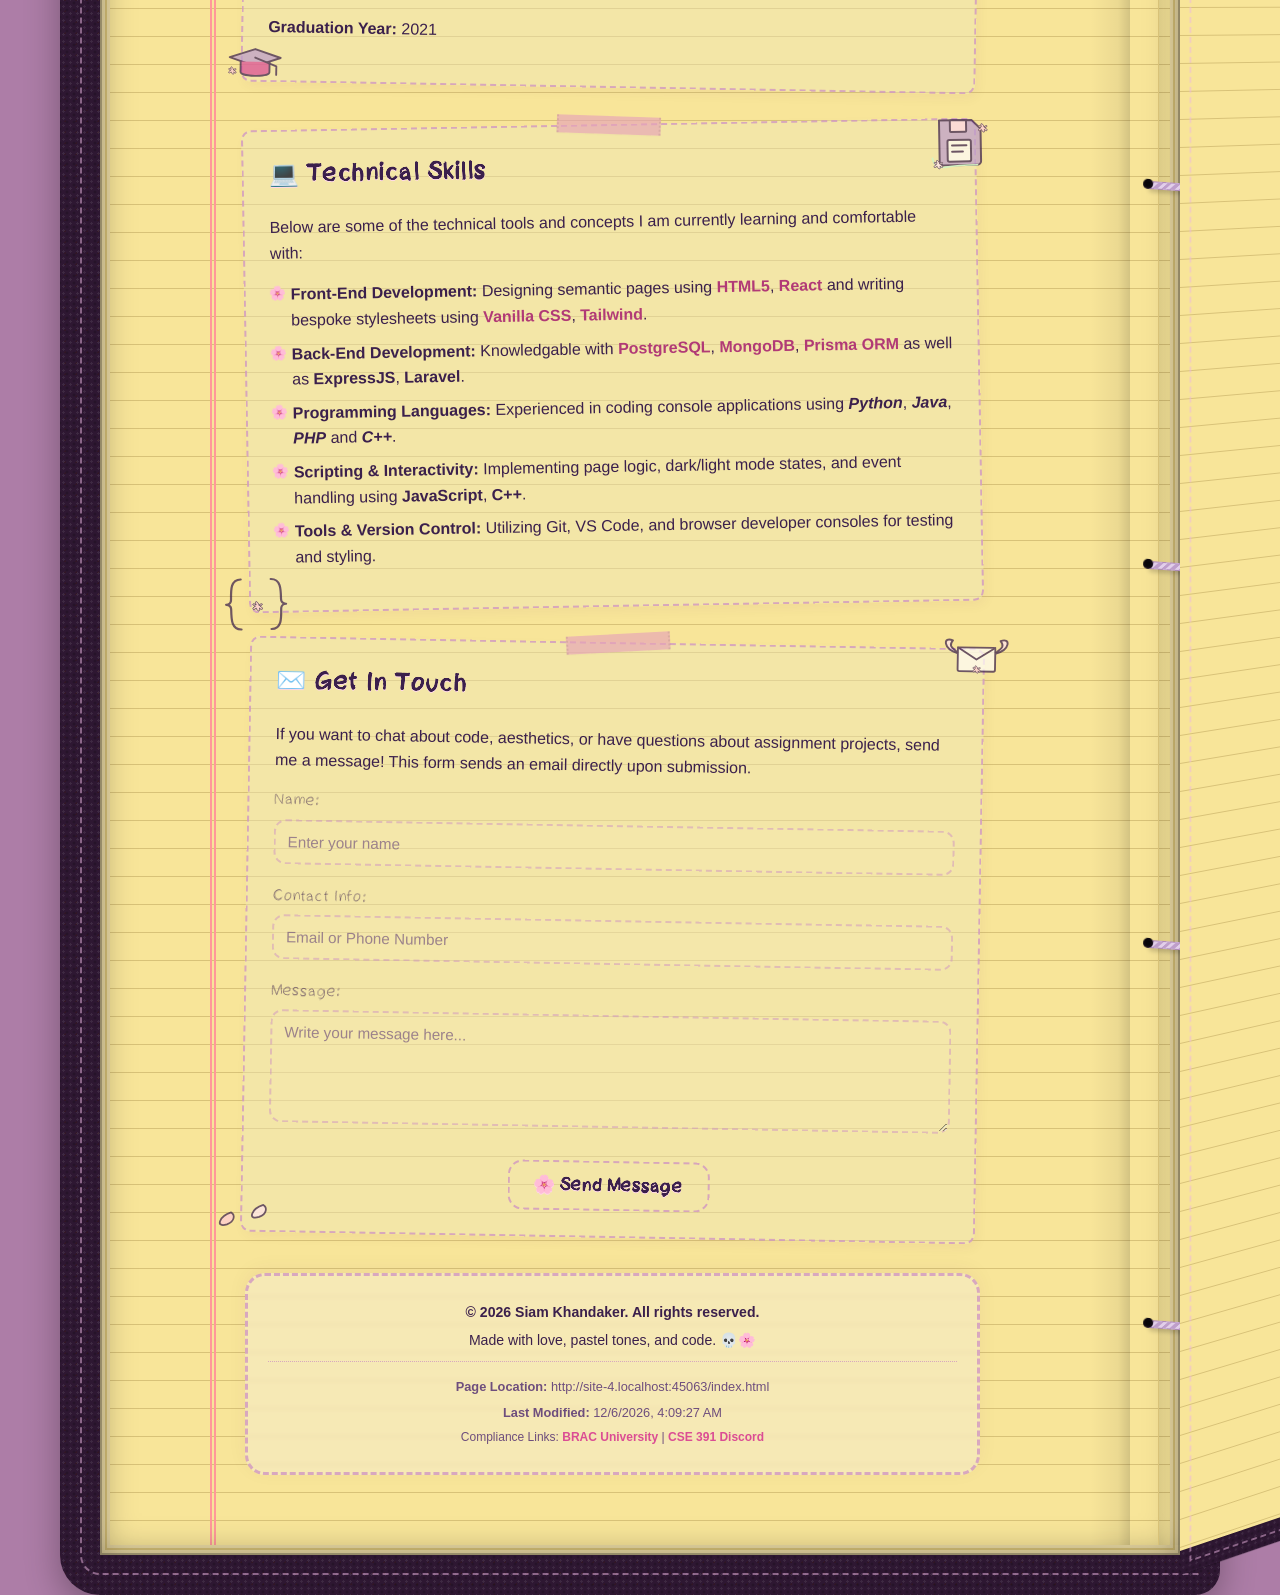
==== commit fff67623: "made more visual changes" ====
--- a/index.html
+++ b/index.html
@@ -80,6 +80,18 @@
                     <p class="postit-note">tug the tab to fold this note back in</p>
                 </div>
             </div>
+            <div id="pullout-sidebar-a3" class="postit-sidebar postit-sidebar-a3 postit-sidebar-secondary">
+                <button type="button" id="postit-sidebar-a3-toggle" class="postit-sidebar-tab postit-sidebar-tab-a3" title="Open assignment 3">
+                    <span class="postit-tab-text">A3</span>
+                </button>
+                <div class="postit-sidebar-content postit-sidebar-content-a3">
+                    <span class="postit-sparkle postit-sparkle-one">✧</span>
+                    <span class="postit-sparkle postit-sparkle-two">✿</span>
+                    <p class="postit-kicker">assignment 3</p>
+                    <h2>TBD</h2>
+                    <p class="postit-note">tug the tab to fold this note back in</p>
+                </div>
+            </div>
         </div>
 
 <div id="page-wrapper">
--- a/style.css
+++ b/style.css
@@ -19,6 +19,7 @@
     --paper-bg: #f8e599;
     --paper-line: #d8c278;
     --margin-line: #ff9999;
+    --modal-bg: rgba(248, 229, 153, 0.65);
     --stacked-page-color: #ecdca5;
     --cover-edge-color: #2e1732;
     --text-color: #3b204c;
@@ -41,13 +42,14 @@
     --scroll-top: linear-gradient(135deg, #db4d94 0%, #ff85c1 60%, #ffc1de 100%);
     --postit-bg: rgba(255, 185, 211, 0.85);
     --postit-bg-a2: rgba(168, 200, 220, 0.85);
+    --postit-bg-a3: rgba(208, 163, 231, 0.85);
     --postit-line: rgba(174, 111, 61, 0.22);
     --postit-border: #c9827a;
     --postit-shadow: rgba(82, 4, 82, 0.24);
-    --postit-tab: rgba(255, 176, 103, 0.75);
-    --postit-tab-a2: rgba(171, 224, 160, 0.8);
+    --postit-tab: rgba(255, 176, 103, 0.8);
+    --postit-tab-a2: rgba(129, 210, 134, 0.8);
+    --postit-tab-a3: rgba(237, 85, 141, 0.8);
     --postit-tab-text: #5a2b45;
-    --overlay-blur: 8px;
     --font-heading: 'Cheveuxdange', 'Fredoka', cursive, sans-serif;
     --font-body: 'Nunito', 'Fredoka', sans-serif;
     --font-disturbed: 'Disturbed';
@@ -78,13 +80,15 @@
     --binder-circle: radial-gradient(circle, #7d84ab 30%, #d85e97 100%);
     --stitch-color: rgba(88, 76, 79, 0.788);
     --scroll-top: linear-gradient(135deg, #e29fc0 0%, #ffb7c5 60%, #ffd8e6 100%);
-    --postit-bg: rgba(162, 70, 228, 0.782);
+    --postit-bg: rgba(162, 70, 228, 0.8);
     --postit-bg-a2: rgba(113, 149, 177, 0.8);
+    --postit-bg-a3: rgba(115, 84, 131, 0.8);
     --postit-line: rgba(255, 211, 123, 0.12);
     --postit-border: rgba(255, 202, 133, 0.55);
     --postit-shadow: rgba(0, 0, 0, 0.48);
     --postit-tab: rgba(199, 137, 71, 0.75);
     --postit-tab-a2: rgba(115, 155, 125, 0.75);
+    --postit-tab-a3: rgba(207, 81, 127, 0.75);
     --postit-tab-text: #ffe6a9;
 }
 
@@ -153,14 +157,14 @@
 /* --- LAYOUT --- */
 #page-wrapper {
     position: relative;
-    max-width: 1180px;
+    max-width: 1080px;
     margin: 40px auto;
 }
 
 #wrapper {
-    max-width: 1180px;
+    max-width: 1080px;
     margin: 0;
-    padding: 80px 230px 80px 170px;
+    padding: 80px 200px 80px 145px;
     box-sizing: border-box;
     position: relative;
     z-index: 5;
@@ -286,7 +290,7 @@
     content: "";
     position: absolute;
     top: -25px;
-    left: calc(100% - 2px);
+    left: 100%;
     right: auto;
     width: 182px;
     height: calc(100% + 45px);
@@ -596,12 +600,25 @@
 }
 
 .postit-sidebar:nth-child(2) {
-    top: 310px;
+    top: 275px;
+    left: -5px;
+}
+
+.postit-sidebar:nth-child(3) {
+    top: 400px;
     left: -5px;
 }
 
 .postit-sidebar-content.postit-sidebar-content-a2 {
     background-color: var(--postit-bg-a2);
+    background-image:
+        linear-gradient(var(--postit-line) 1px, transparent 1px),
+        radial-gradient(rgba(255,255,255,0.18) 1px, transparent 1px),
+        radial-gradient(rgba(0,0,0,0.12) 1px, transparent 1px);
+}
+
+.postit-sidebar-content.postit-sidebar-content-a3 {
+    background-color: var(--postit-bg-a3);
     background-image:
         linear-gradient(var(--postit-line) 1px, transparent 1px),
         radial-gradient(rgba(255,255,255,0.18) 1px, transparent 1px),
@@ -616,6 +633,16 @@
             transparent 48%
         ),
         var(--postit-tab-a2);
+}
+
+.postit-sidebar-tab.postit-sidebar-tab-a3 {
+    background:
+        linear-gradient(
+            135deg,
+            rgba(255,255,255,0.28),
+            transparent 48%
+        ),
+        var(--postit-tab-a3);
 }
 
 .postit-sidebar.show {
@@ -696,8 +723,13 @@
     --tab-rotate: 6deg;
 }
 
+.postit-sidebar-a3 .postit-sidebar-tab {
+    --tab-rotate: -2deg;
+}
+
 #pullout-sidebar-menu.open .postit-sidebar-tab,
-#pullout-sidebar-a2.open .postit-sidebar-tab {
+#pullout-sidebar-a2.open .postit-sidebar-tab,
+#pullout-sidebar-a3.open .postit-sidebar-tab {
     transform: rotate(4deg);
 }
 
@@ -1017,7 +1049,7 @@
     transition: transform 0.3s ease, box-shadow 0.3s ease;
 }
 
-.card:nth-of-type(odd)  { --card-rotate: 1deg; }
+.card:nth-of-type(odd)  { --card-rotate:  1deg; }
 .card:nth-of-type(even) { --card-rotate: -1deg; }
 
 .card:hover {
@@ -1283,7 +1315,7 @@
     text-align: center;
     margin-top: 30px;
     font-size: 0.88rem;
-    backdrop-filter: blur(var(--overlay-blur));
+    backdrop-filter: blur(2px);
     box-shadow: 0 -4px 20px rgba(82, 4, 82, 0.05);
 }
 
@@ -1473,7 +1505,7 @@
     box-shadow: 0 6px 16px rgba(82, 4, 82, 0.18);
     transition: opacity 0.3s ease, visibility 0.3s ease, transform 0.3s ease;
     pointer-events: none;
-    backdrop-filter: blur(var(--overlay-blur));
+    backdrop-filter: blur(8px);
     text-shadow: none;
     line-height: 1.4;
 }
@@ -1511,6 +1543,10 @@
 }
 
 /* --- MODAL --- */
+.modal-active #page-wrapper {
+    filter: blur(2px);
+}
+
 .paper-modal-backdrop {
     position: fixed;
     top: 0;
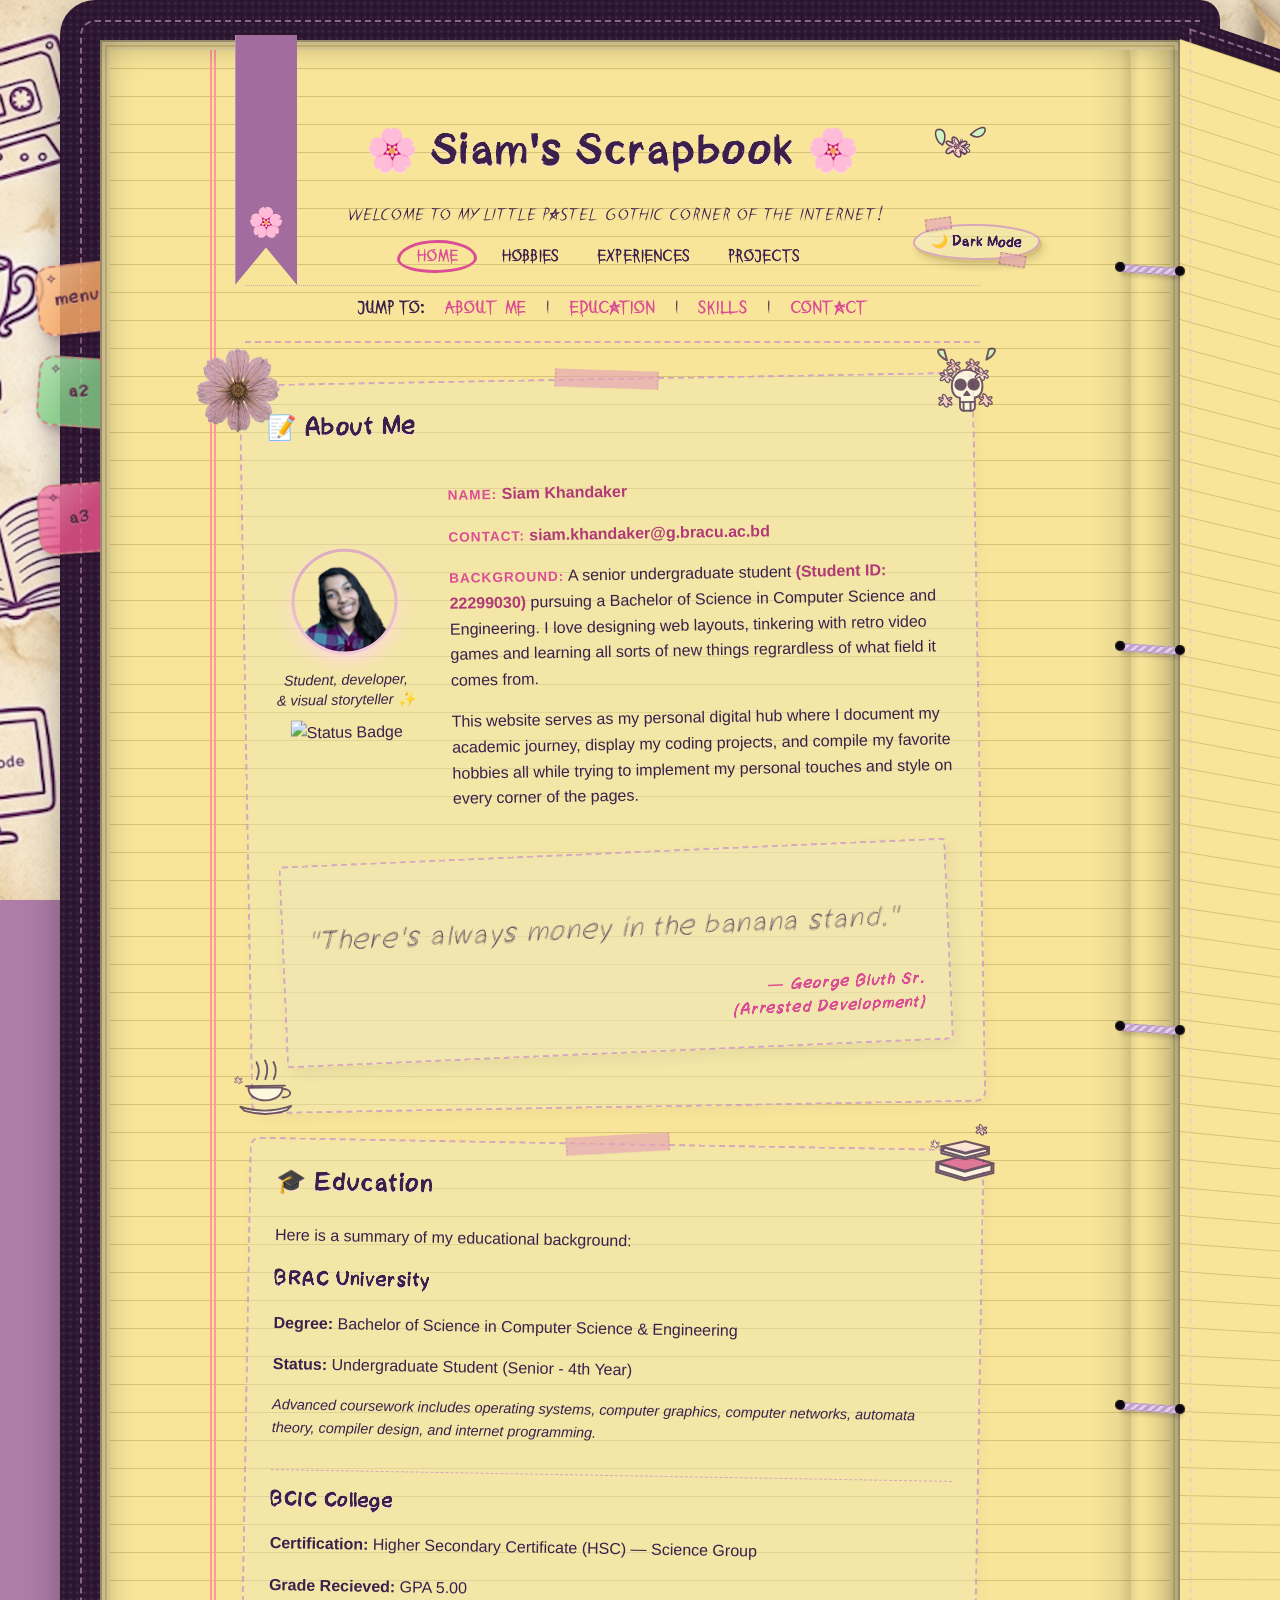
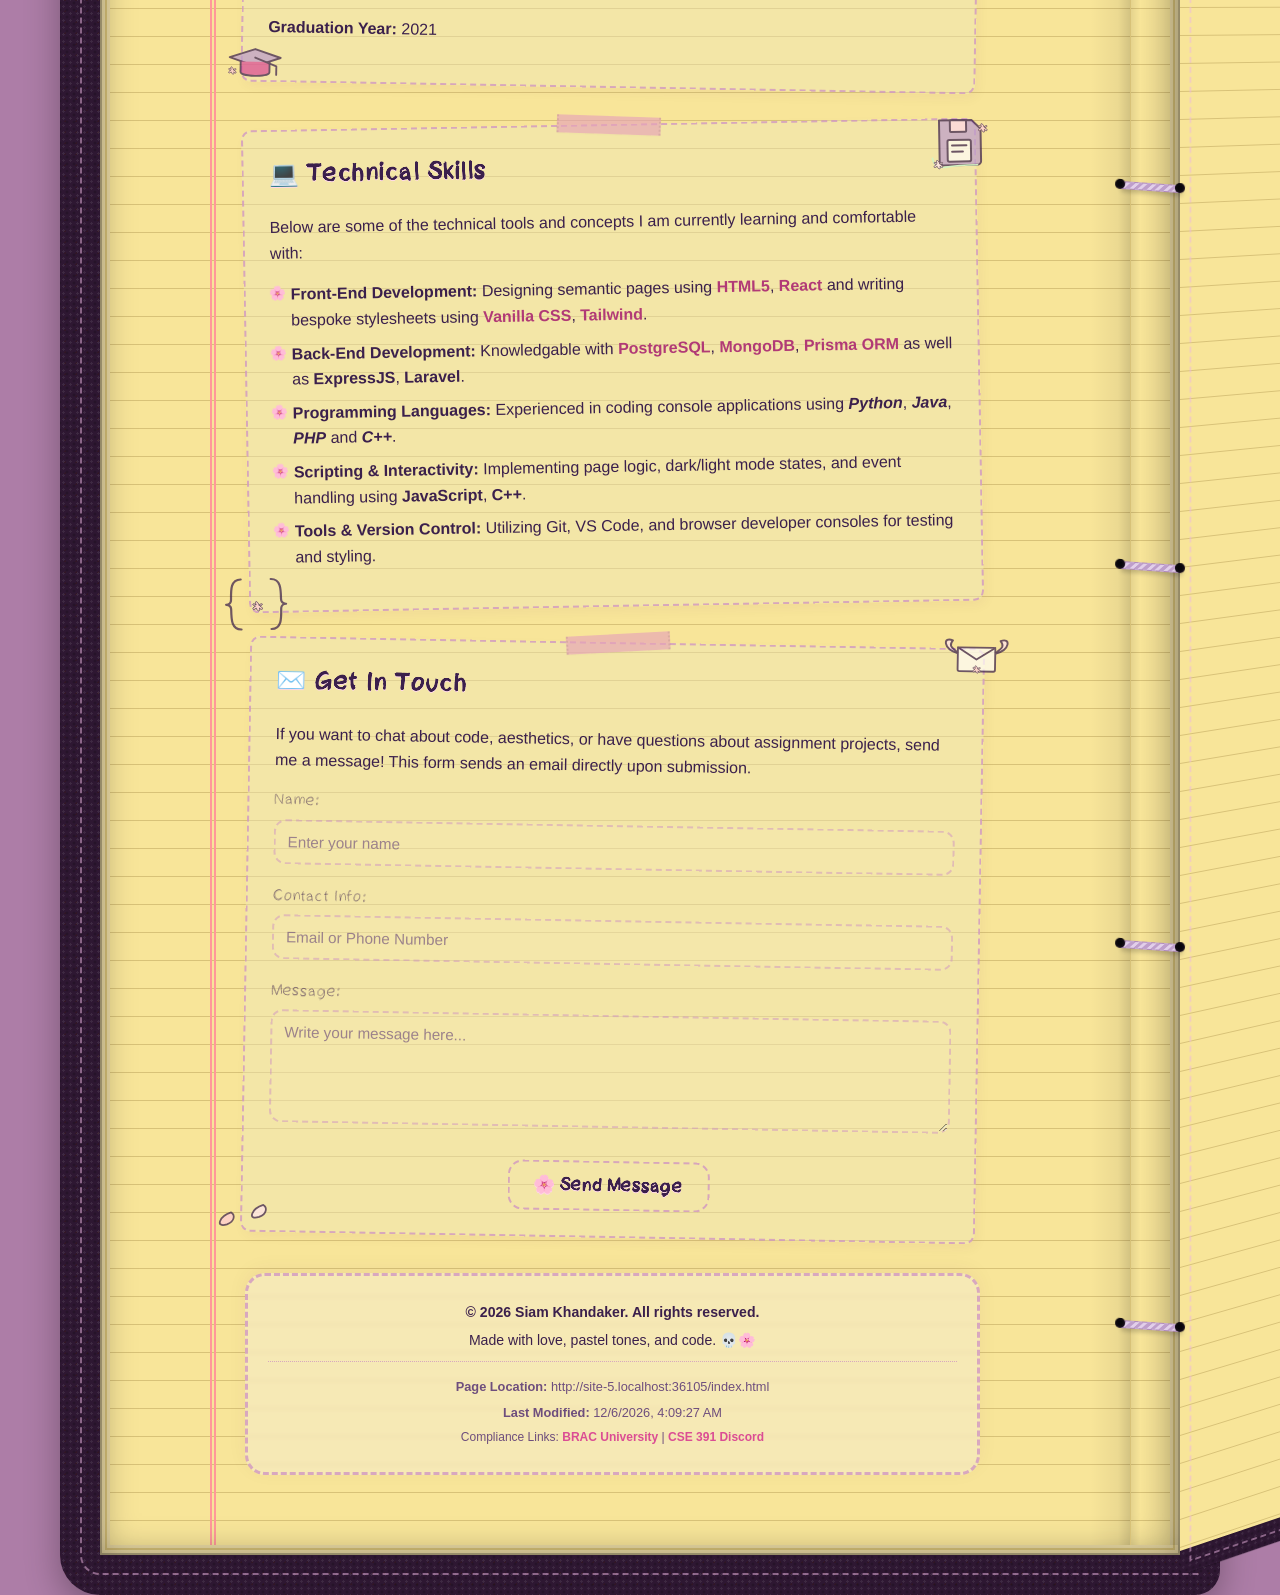
==== commit 38dfbcba: "added more stacking context to separate the right and left side of the scrapbook" ====
--- a/index.html
+++ b/index.html
@@ -296,6 +296,7 @@
         </div>
     </div>
     </div>
+    <div id="wrapper-stack"></div>
 </div>
 
     <div class="scroll-top-wrapper">
--- a/style.css
+++ b/style.css
@@ -286,14 +286,12 @@
     }
 }
 
-#wrapper::after {
-    content: "";
+#wrapper-stack {
     position: absolute;
     top: -25px;
+    bottom: -20px;
     left: 100%;
-    right: auto;
     width: 182px;
-    height: calc(100% + 45px);
     box-sizing: border-box; 
     border: 24px solid transparent;
     border-left: none;
@@ -344,18 +342,12 @@
     transform-origin: left center;
 }
 
-@media (max-width: 1180px) {
-    #wrapper::after {
-        display: none;
-    }
-}
-
 /* --- BINDER SPINE --- */
 .binder-spine {
     position: absolute;
     top: -70px;
     bottom: -70px;
-    right: -226px;
+    right: -198px;
     left: auto;
     width: 48px;
     height: auto;
@@ -409,9 +401,9 @@
 #bookmark-ribbon {
     position: absolute;
     top: -85px;
-    left: -8px;
+    left: -10px;
     right: auto;
-    width: 60px;
+    width: 62px;
     height: 250px;
     background-color: var(--bookmark-color);
     box-shadow: 2px 4px 8px rgba(0, 0, 0, 0.2), inset 1px 0 0 rgba(255,255,255,0.25);
@@ -860,182 +852,6 @@
 }
 
 /* --- MOBILE LAYOUT --- */
-@media (max-width: 767px), (hover: none) and (pointer: coarse) {
-    html,
-    body {
-        width: 100%;
-        max-width: 100%;
-        overflow-x: hidden;
-    }
-
-    h1 {
-        font-size: 1.8rem;
-    }
-
-    #wrapper {
-        width: calc(100vw - 8px);
-        max-width: none;
-        min-width: 0;
-        margin: 4px auto;
-        padding: 24px 16px 30px 16px;
-        background-size:
-            22px 100%,
-            100% 100%,
-            100% 100%,
-            100% 26px,
-            100% 100%;
-        background-position:
-            right 10px top 0,
-            -96px 0,
-            -96px 0,
-            0 0,
-            0 0;
-    }
-
-    .cover {
-        top: -6px;
-        left: -6px;
-        right: -6px;
-        bottom: -6px;
-        border-width: 6px;
-        border-radius: 18px 12px 16px 18px;
-    }
-
-    #page-wrapper::before {
-        top: 2px;
-        bottom: 2px;
-        left: 2px;
-        right: 2px;
-        border: 1px dashed var(--stitch-color);
-        border-right: none;
-        border-radius: 14px 0 0 16px;
-    }
-
-    #wrapper::after {
-        display: none;
-    }
-
-    .binder-spine {
-        display: none;
-    }
-
-
-    .postit-sidebar {
-        position: fixed;
-        top: 132px;
-        left: 72px;
-        width: 205px;
-        min-height: 245px;
-        transform: translateX(0) rotate(-2deg);
-        z-index: 9500;
-    }
-
-    .postit-sidebar.open {
-        transform: translateX(0) rotate(-1.5deg);
-    }
-
-    .postit-sidebar-content {
-        min-height: 230px;
-        padding: 24px 18px 18px 18px;
-    }
-
-    .postit-sidebar-tab {
-        top: 66px;
-        left: -64px;
-        right: auto;
-        width: 88px;
-        height: 54px;
-        padding: 0 24px 0 12px;
-    }
-
-    .postit-sidebar.open .postit-sidebar-tab {
-        left: -52px;
-    }
-
-    #bookmark-ribbon {
-        display: none;
-    }
-
-    .header {
-        margin-bottom: 24px;
-    }
-
-    .header h1 {
-        font-size: 2rem;
-        line-height: 1.1;
-    }
-
-    .nav-container {
-        flex-direction: column;
-        align-items: center;
-        gap: 12px;
-    }
-
-    .nav-links {
-        justify-content: center;
-        gap: 6px;
-    }
-
-    .nav-links a {
-        padding: 3px 9px;
-        font-size: 0.9rem;
-    }
-
-    .mode-toggle-btn {
-        position: static;
-        margin-left: auto;
-        display: block;
-    }
-
-    .header > .nav-container + .nav-container {
-        flex-direction: row;
-        gap: 4px 8px;
-        margin-top: 12px;
-        padding: 10px 4px 0 4px;
-        font-size: 0.84rem;
-        line-height: 1.5;
-    }
-
-    .header > .nav-container + .nav-container a {
-        display: inline-block;
-        padding: 2px 4px;
-        white-space: nowrap;
-    }
-
-    .header > .nav-container + .nav-container .bold {
-        flex-basis: 100%;
-        margin-bottom: -2px;
-    }
-
-    .header .scrapbook-doodle {
-        opacity: 0.75;
-        transform: scale(0.65);
-    }
-}
-
-@media (max-width: 420px) {
-    #wrapper {
-        width: 100vw;
-        margin: 0;
-        padding: 20px 12px 26px 12px;
-    }
-
-    .cover {
-        top: -4px;
-        left: -4px;
-        right: -4px;
-        bottom: -4px;
-        border-width: 4px;
-        border-radius: 12px;
-    }
-
-    .header > .nav-container + .nav-container {
-        font-size: 0.8rem;
-        gap: 3px 6px;
-    }
-}
-
-
 /* --- CARDS --- */
 .card {
     background-color: var(--card-bg);
@@ -1637,176 +1453,6 @@
 }
 
 /* --- RESPONSIVE --- */
-@media (max-width: 600px) {
-    header h1 {
-        font-size: 2rem;
-    }
-    .nav-container {
-        flex-direction: column;
-        align-items: center;
-        gap: 10px;
-    }
-    .about-grid {
-        flex-direction: column;
-        text-align: center;
-    }
-    .scroll-top-btn {
-        bottom: 15px;
-        right: 15px;
-        width: 40px;
-        height: 40px;
-        font-size: 1.4rem;
-    }
-}
-
-@media (max-width: 1180px), (hover: none) and (pointer: coarse) {
-    .card {
-        width: 100%;
-        max-width: 100%;
-        min-width: 0;
-        box-sizing: border-box;
-        padding: 18px 10px;
-        margin: 0 0 24px 0;
-        transform: none;
-    }
-
-    .card:hover {
-        transform: translateY(-1px);
-    }
-
-    .card::before {
-        width: 76px;
-        height: 14px;
-        top: -8px;
-    }
-
-    .about-grid {
-        flex-direction: column;
-        gap: 18px;
-        text-align: center;
-    }
-
-    .about-details {
-        min-width: 0;
-        width: 100%;
-        text-align: left;
-    }
-
-    .quote-box {
-        padding: 18px;
-        font-size: 1rem;
-        transform: none;
-    }
-
-    .table-container {
-        width: calc(100vw - 16px);
-        max-width: calc(100vw - 16px);
-        min-width: 0;
-        padding-left: 0;
-        margin: 18px 0 18px 50%;
-        overflow-x: auto;
-        -webkit-overflow-scrolling: touch;
-        border-radius: 6px;
-        transform: translateX(-50%);
-    }
-
-    .table-container::before {
-        display: none;
-    }
-
-    table {
-        width: max-content;
-        min-width: 720px;
-    }
-
-    th,
-    td {
-        padding: 10px 12px;
-        font-size: 0.9rem;
-        line-height: 1.45;
-    }
-
-    .course-popup,
-    .course-popup.popup-down {
-        position: static;
-        display: block;
-        visibility: visible;
-        opacity: 1;
-        width: auto;
-        margin-top: 6px;
-        padding: 8px 10px;
-        transform: none;
-        font-size: 0.82rem;
-    }
-
-    .course-popup::after,
-    .course-popup.popup-down::after {
-        display: none;
-    }
-
-    .course-title-cell:hover .course-popup,
-    .course-title-cell:hover .course-popup.popup-down {
-        transform: none;
-    }
-
-    .project-grid {
-        grid-template-columns: minmax(0, 1fr);
-        gap: 14px;
-    }
-
-    .project-card {
-        min-width: 0;
-        box-sizing: border-box;
-        padding: 16px;
-    }
-
-    .polaroid-frame {
-        float: none !important;
-        max-width: 165px;
-        margin: 14px auto 20px auto !important;
-    }
-
-    .footer {
-        padding: 16px 12px;
-        overflow-wrap: anywhere;
-    }
-
-    img {
-        max-width: 100%;
-        height: auto;
-    }
-
-    .scroll-top-btn {
-        bottom: 14px;
-        right: 12px;
-        width: 42px;
-        height: 42px;
-        font-size: 1.25rem;
-    }
-}
-
-@media (max-width: 420px) {
-    .card {
-        padding: 16px 8px;
-    }
-
-    table {
-        min-width: 680px;
-    }
-
-    th,
-    td {
-        padding: 9px 10px;
-        font-size: 0.86rem;
-    }
-
-    .paper-modal-content {
-        width: calc(100% - 48px);
-        padding: 22px;
-    }
-}
-
-
 /* --- EXTRA SCRAPBOOK COLLAGE ELEMENTS --- */
 .pressed-petal {
     width: 35px;
@@ -1921,7 +1567,142 @@
     100% { transform: scale(0.9) translateX(0);    }
 }
 
+
+
+
+
+/* --- RESPONSIVE / MOBILE STYLES --- */
+
 @media (max-width: 1180px), (hover: none) and (pointer: coarse) {
+    #wrapper-stack {
+        display: none;
+    }
+
+    .card {
+
+        width: 100%;
+        max-width: 100%;
+        min-width: 0;
+        box-sizing: border-box;
+        padding: 18px 10px;
+        margin: 0 0 24px 0;
+        transform: none;
+    }
+
+    .card:hover {
+        transform: translateY(-1px);
+    }
+
+    .card::before {
+        width: 76px;
+        height: 14px;
+        top: -8px;
+    }
+
+    .about-grid {
+        flex-direction: column;
+        gap: 18px;
+        text-align: center;
+    }
+
+    .about-details {
+        min-width: 0;
+        width: 100%;
+        text-align: left;
+    }
+
+    .quote-box {
+        padding: 18px;
+        font-size: 1rem;
+        transform: none;
+    }
+
+    .table-container {
+        width: calc(100vw - 16px);
+        max-width: calc(100vw - 16px);
+        min-width: 0;
+        padding-left: 0;
+        margin: 18px 0 18px 50%;
+        overflow-x: auto;
+        -webkit-overflow-scrolling: touch;
+        border-radius: 6px;
+        transform: translateX(-50%);
+    }
+
+    .table-container::before {
+        display: none;
+    }
+
+    table {
+        width: max-content;
+        min-width: 720px;
+    }
+
+    th,
+    td {
+        padding: 10px 12px;
+        font-size: 0.9rem;
+        line-height: 1.45;
+    }
+
+    .course-popup,
+    .course-popup.popup-down {
+        position: static;
+        display: block;
+        visibility: visible;
+        opacity: 1;
+        width: auto;
+        margin-top: 6px;
+        padding: 8px 10px;
+        transform: none;
+        font-size: 0.82rem;
+    }
+
+    .course-popup::after,
+    .course-popup.popup-down::after {
+        display: none;
+    }
+
+    .course-title-cell:hover .course-popup,
+    .course-title-cell:hover .course-popup.popup-down {
+        transform: none;
+    }
+
+    .project-grid {
+        grid-template-columns: minmax(0, 1fr);
+        gap: 14px;
+    }
+
+    .project-card {
+        min-width: 0;
+        box-sizing: border-box;
+        padding: 16px;
+    }
+
+    .polaroid-frame {
+        float: none !important;
+        max-width: 165px;
+        margin: 14px auto 20px auto !important;
+    }
+
+    .footer {
+        padding: 16px 12px;
+        overflow-wrap: anywhere;
+    }
+
+    img {
+        max-width: 100%;
+        height: auto;
+    }
+
+    .scroll-top-btn {
+        bottom: 14px;
+        right: 12px;
+        width: 42px;
+        height: 42px;
+        font-size: 1.25rem;
+    }
+
     .card > .scrapbook-doodle {
         display: block;
         opacity: 0.58;
@@ -1979,4 +1760,188 @@
         margin: 0;
     }
 }
-
+@media (max-width: 767px), (hover: none) and (pointer: coarse) {
+    html,
+    body {
+        width: 100%;
+        max-width: 100%;
+        overflow-x: hidden;
+    }
+
+    h1 {
+        font-size: 1.8rem;
+    }
+
+    #wrapper {
+        width: calc(100vw - 8px);
+        max-width: none;
+        min-width: 0;
+        margin: 4px auto;
+        padding: 24px 16px 30px 16px;
+        background-size:
+            22px 100%,
+            100% 100%,
+            100% 100%,
+            100% 26px,
+            100% 100%;
+        background-position:
+            right 10px top 0,
+            -96px 0,
+            -96px 0,
+            0 0,
+            0 0;
+    }
+
+    .cover {
+        top: -6px;
+        left: -6px;
+        right: -6px;
+        bottom: -6px;
+        border-width: 6px;
+        border-radius: 18px 12px 16px 18px;
+    }
+
+    #page-wrapper::before {
+        top: 2px;
+        bottom: 2px;
+        left: 2px;
+        right: 2px;
+        border: 1px dashed var(--stitch-color);
+        border-right: none;
+        border-radius: 14px 0 0 16px;
+    }
+
+    #wrapper-stack {
+        display: none;
+    }
+
+    .binder-spine {
+        display: none;
+    }
+
+    .postit-sidebar {
+        display: none;
+    }
+
+    #bookmark-ribbon {
+        display: none;
+    }
+
+    .header {
+        margin-bottom: 24px;
+    }
+
+    .header h1 {
+        font-size: 2rem;
+        line-height: 1.1;
+    }
+
+    .nav-container {
+        flex-direction: column;
+        align-items: center;
+        gap: 12px;
+    }
+
+    .nav-links {
+        justify-content: center;
+        gap: 6px;
+    }
+
+    .nav-links a {
+        padding: 3px 9px;
+        font-size: 0.9rem;
+    }
+
+    .mode-toggle-btn {
+        position: static;
+        margin-left: auto;
+        display: block;
+    }
+
+    .header > .nav-container + .nav-container {
+        flex-direction: row;
+        gap: 4px 8px;
+        margin-top: 12px;
+        padding: 10px 4px 0 4px;
+        font-size: 0.84rem;
+        line-height: 1.5;
+    }
+
+    .header > .nav-container + .nav-container a {
+        display: inline-block;
+        padding: 2px 4px;
+        white-space: nowrap;
+    }
+
+    .header > .nav-container + .nav-container .bold {
+        flex-basis: 100%;
+        margin-bottom: -2px;
+    }
+
+    .header .scrapbook-doodle {
+        opacity: 0.75;
+        transform: scale(0.65);
+    }
+}
+@media (max-width: 600px) {
+    header h1 {
+        font-size: 2rem;
+    }
+    .nav-container {
+        flex-direction: column;
+        align-items: center;
+        gap: 10px;
+    }
+    .about-grid {
+        flex-direction: column;
+        text-align: center;
+    }
+    .scroll-top-btn {
+        bottom: 15px;
+        right: 15px;
+        width: 40px;
+        height: 40px;
+        font-size: 1.4rem;
+    }
+}
+
+@media (max-width: 420px) {
+    #wrapper {
+        width: 100vw;
+        margin: 0;
+        padding: 20px 12px 26px 12px;
+    }
+
+    .cover {
+        top: -4px;
+        left: -4px;
+        right: -4px;
+        bottom: -4px;
+        border-width: 4px;
+        border-radius: 12px;
+    }
+
+    .header > .nav-container + .nav-container {
+        font-size: 0.8rem;
+        gap: 3px 6px;
+    }
+
+    .card {
+        padding: 16px 8px;
+    }
+
+    table {
+        min-width: 680px;
+    }
+
+    th,
+    td {
+        padding: 9px 10px;
+        font-size: 0.86rem;
+    }
+
+    .paper-modal-content {
+        width: calc(100% - 48px);
+        padding: 22px;
+    }
+}
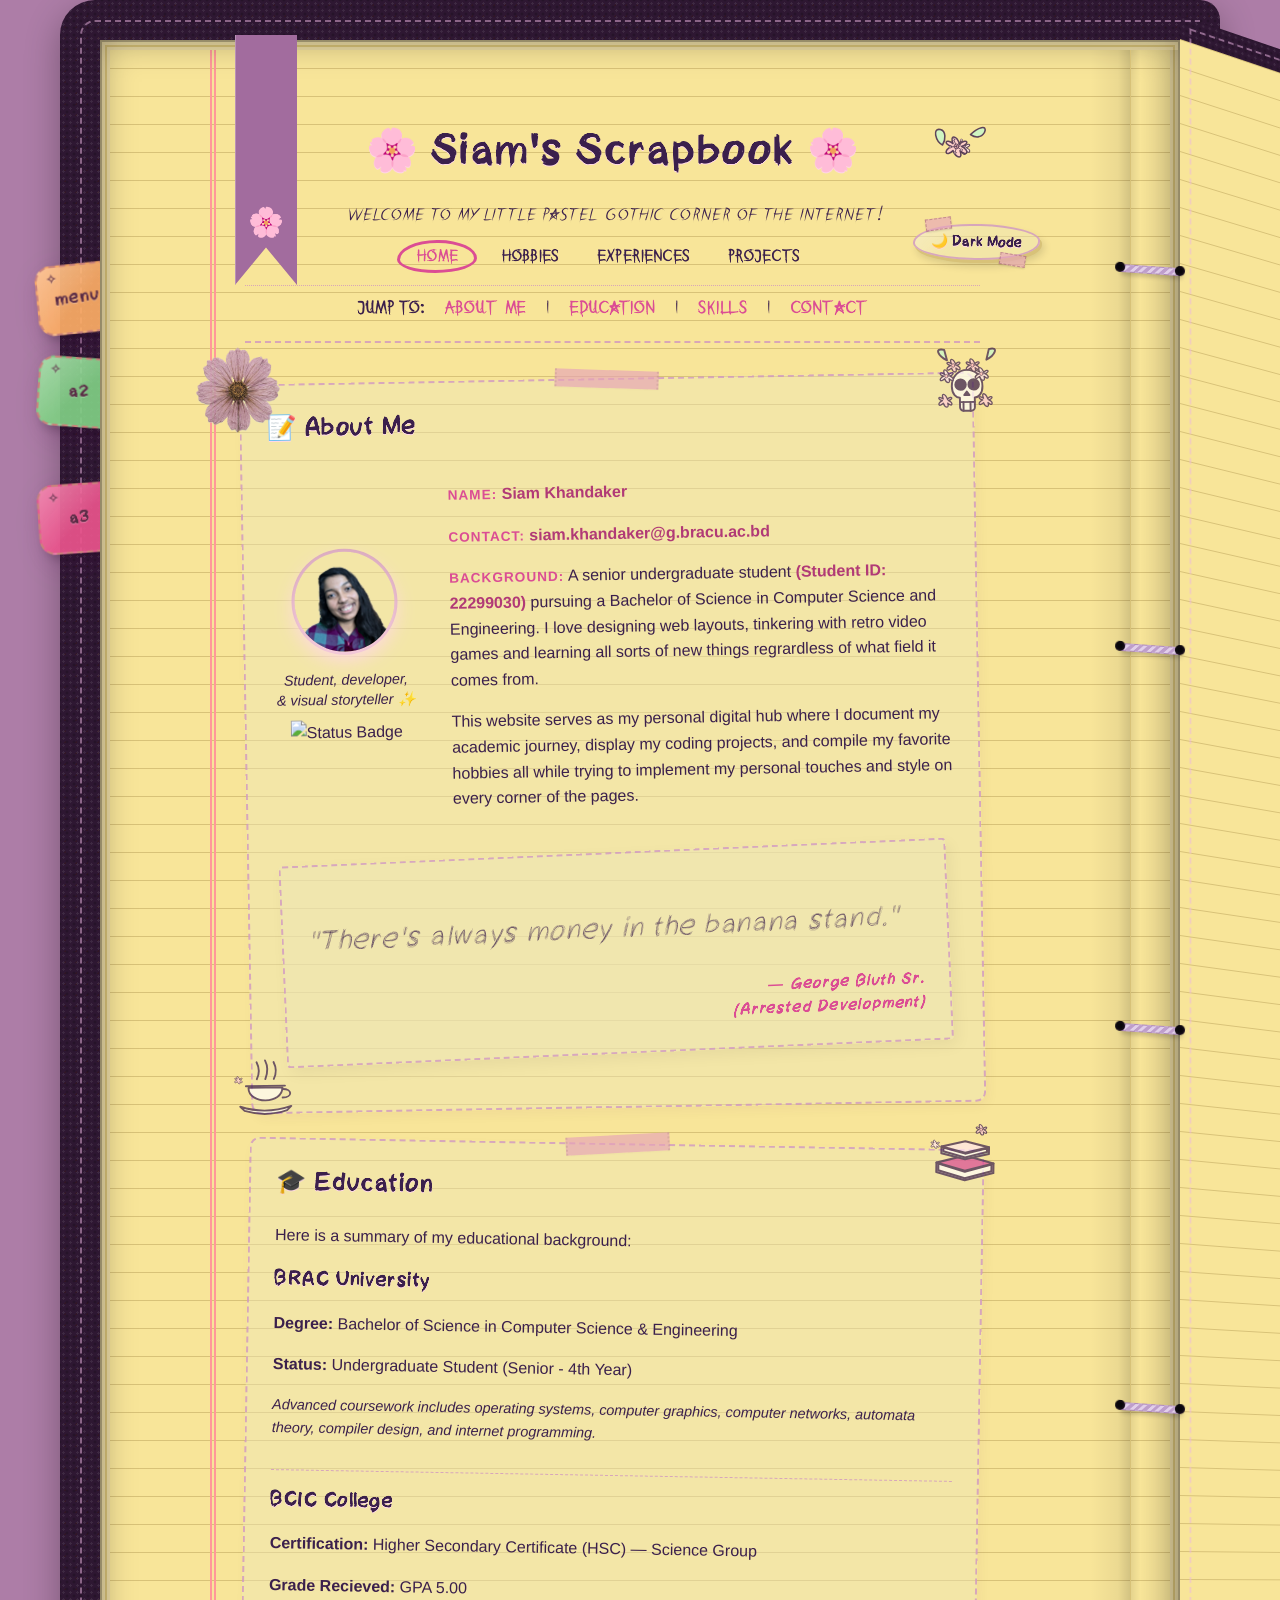
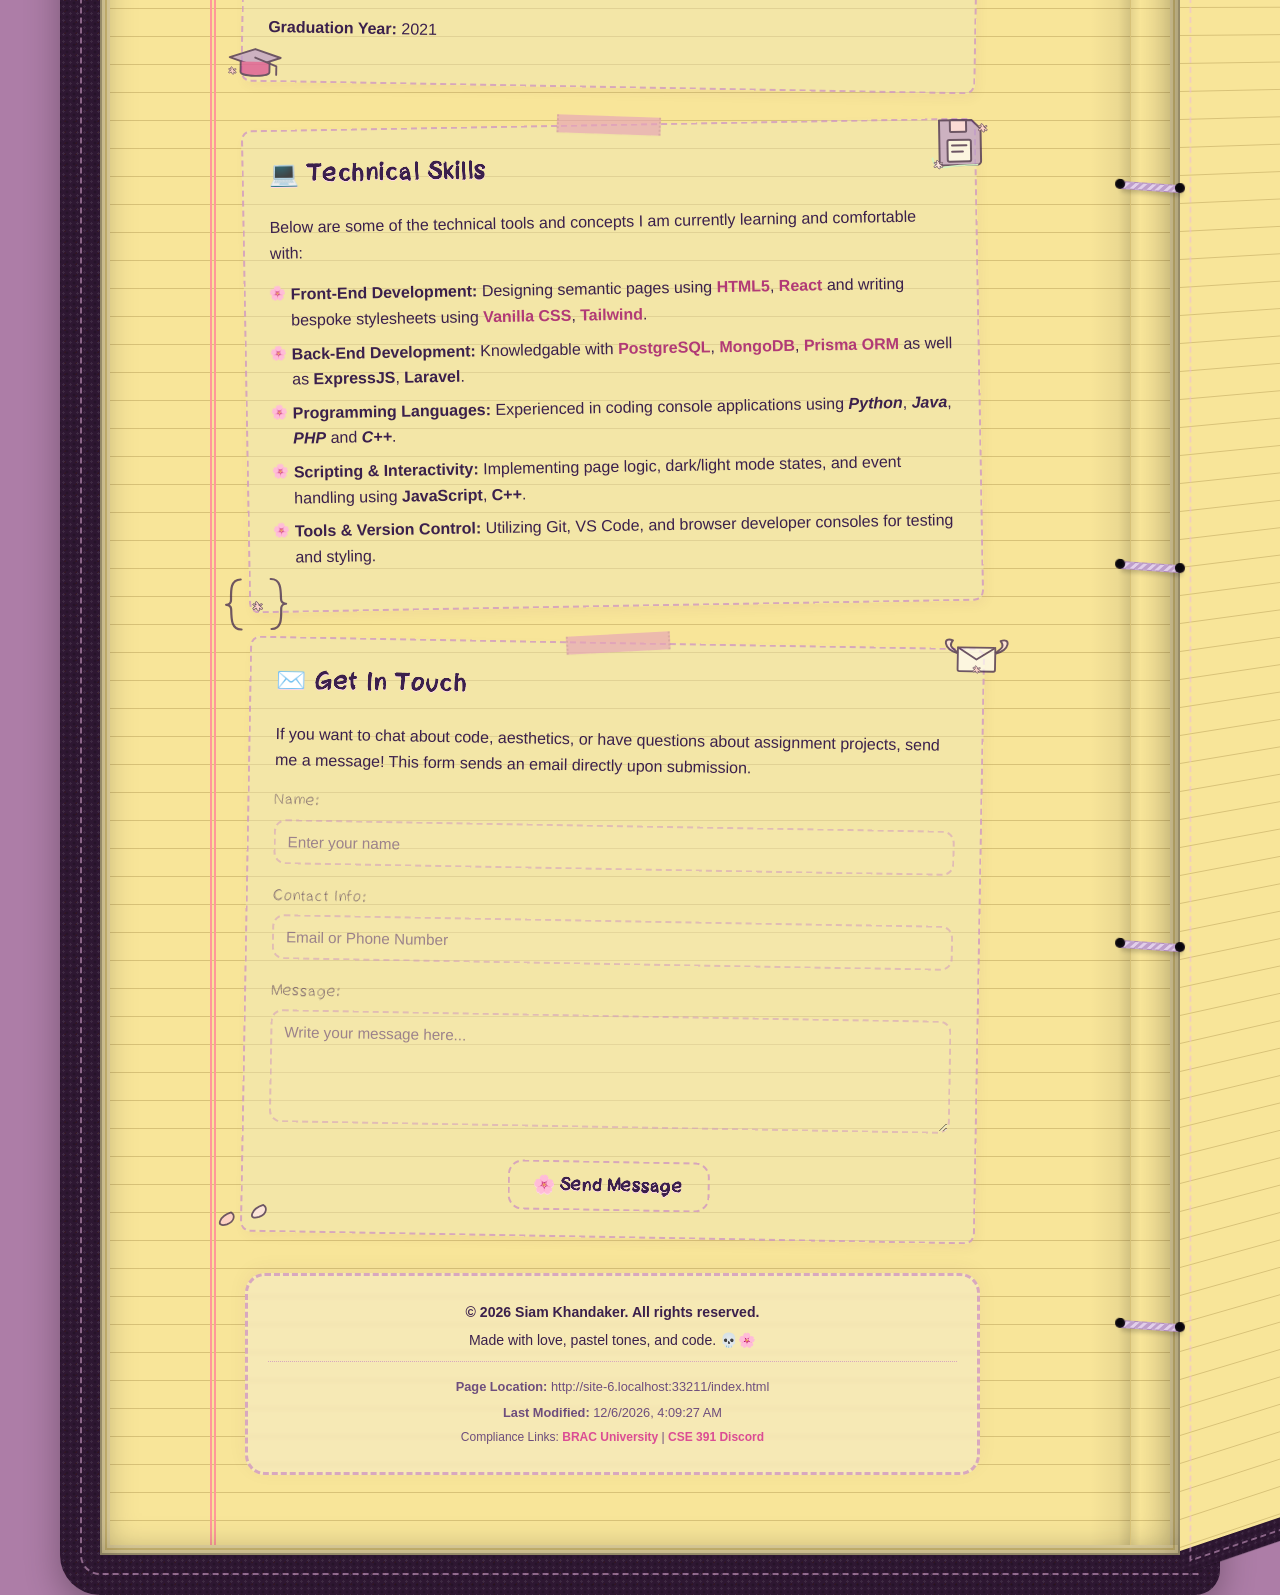
==== commit c6b1d5a5: "added doodles for decorative purposes and added different fonts to each palettes along with various " ====
--- a/index.html
+++ b/index.html
@@ -41,7 +41,6 @@
             font-size: 0.75rem;
         }
     </style>
-    <script type="text/javascript" src="script.js"></script>
 </head>
 <body>
         <div class="postit-rail">
@@ -96,6 +95,7 @@
 
 <div id="page-wrapper">
     <div class="cover"></div>
+    <div id="blank-page"></div>
     <div id="wrapper">
     <div class="wrapper-content">
 
@@ -310,5 +310,6 @@
             <button type="button" id="paper-modal-close" class="mode-toggle-btn" style= "position:static;">OK</button>
         </div>
     </div>
+    <script type="text/javascript" src="script.js"></script>
 </body>
 </html>
--- a/style.css
+++ b/style.css
@@ -8,14 +8,21 @@
 
 @font-face {
     font-family: "Disturbed";
-    src: url("./fonts/Disturbed-zrRGD.ttf") format("truetype");
+    src: url("./fonts/Disturbed.ttf") format("truetype");
     font-weight: normal;
     font-style: normal;
 }
 
+@font-face {
+    font-family: "Handodle";
+    src: url("./fonts/Handodle.ttf") format("truetype");
+    font-weight: normal;
+    font-style: normal;
+}
+
 /* --- VARIABLES --- */
 :root {
-    --bg-image: url('images/bg-light.png');
+    --bg-image: url('https://i.ibb.co/nScbpgk/bg-light.png');
     --paper-bg: #f8e599;
     --paper-line: #d8c278;
     --margin-line: #ff9999;
@@ -46,9 +53,9 @@
     --postit-line: rgba(174, 111, 61, 0.22);
     --postit-border: #c9827a;
     --postit-shadow: rgba(82, 4, 82, 0.24);
-    --postit-tab: rgba(255, 176, 103, 0.8);
-    --postit-tab-a2: rgba(129, 210, 134, 0.8);
-    --postit-tab-a3: rgba(237, 85, 141, 0.8);
+    --postit-tab: rgba(255, 176, 103, 0.9);
+    --postit-tab-a2: rgba(129, 210, 134, 0.9);
+    --postit-tab-a3: rgba(237, 85, 141, 0.9);
     --postit-tab-text: #5a2b45;
     --font-heading: 'Cheveuxdange', 'Fredoka', cursive, sans-serif;
     --font-body: 'Nunito', 'Fredoka', sans-serif;
@@ -56,7 +63,7 @@
 }
 
 body.dark-mode {
-    --bg-image: url('images/bg-dark.png');
+    --bg-image: url('https://i.ibb.co/YB0KJ81P/bg-dark.png');
     --paper-bg: #19161c;
     --paper-line: rgba(255, 204, 213, 0.08);
     --margin-line: rgba(255, 153, 153, 0.25);
@@ -86,9 +93,9 @@
     --postit-line: rgba(255, 211, 123, 0.12);
     --postit-border: rgba(255, 202, 133, 0.55);
     --postit-shadow: rgba(0, 0, 0, 0.48);
-    --postit-tab: rgba(199, 137, 71, 0.75);
-    --postit-tab-a2: rgba(115, 155, 125, 0.75);
-    --postit-tab-a3: rgba(207, 81, 127, 0.75);
+    --postit-tab: rgba(199, 137, 71, 0.8);
+    --postit-tab-a2: rgba(115, 155, 125, 0.8);
+    --postit-tab-a3: rgba(207, 81, 127, 0.8);
     --postit-tab-text: #ffe6a9;
 }
 
@@ -342,6 +349,36 @@
     transform-origin: left center;
 }
 
+/* --- BLANK BACK PAGE --- */
+#blank-page {
+    position: absolute;
+    top: 0;
+    left: 0;
+    right: 0;
+    bottom: 0;
+    z-index: 4;
+    box-sizing: border-box;
+    padding: 80px 200px 80px 145px;
+    background-image:
+        linear-gradient(90deg, transparent 110px, var(--margin-line) 110px, var(--margin-line) 112px, transparent 112px),
+        linear-gradient(90deg, transparent 114px, var(--margin-line) 114px, var(--margin-line) 116px, transparent 116px),
+        linear-gradient(var(--paper-line) 1px, transparent 1px),
+        linear-gradient(var(--paper-bg), var(--paper-bg));
+    background-size:
+        100% 100%,
+        100% 100%,
+        100% 28px,
+        100% 100%;
+    background-repeat:
+        no-repeat,
+        no-repeat,
+        repeat,
+        no-repeat;
+    border-left: 2px solid var(--border-color);
+    border-right: 2px solid var(--border-color);
+    pointer-events: none;
+}
+
 /* --- BINDER SPINE --- */
 .binder-spine {
     position: absolute;
@@ -1415,8 +1452,8 @@
 
 .paper-modal-content p {
     color: var(--text-color);
-    font-family: var(--font-body);
-    font-size: 1rem;
+    font-family: "Handodle";;
+    font-size: 1.1rem;
     margin-bottom: 20px;
 }
 
@@ -1823,6 +1860,10 @@
         display: none;
     }
 
+    #blank-page {
+        display: none;
+    }
+
     #bookmark-ribbon {
         display: none;
     }
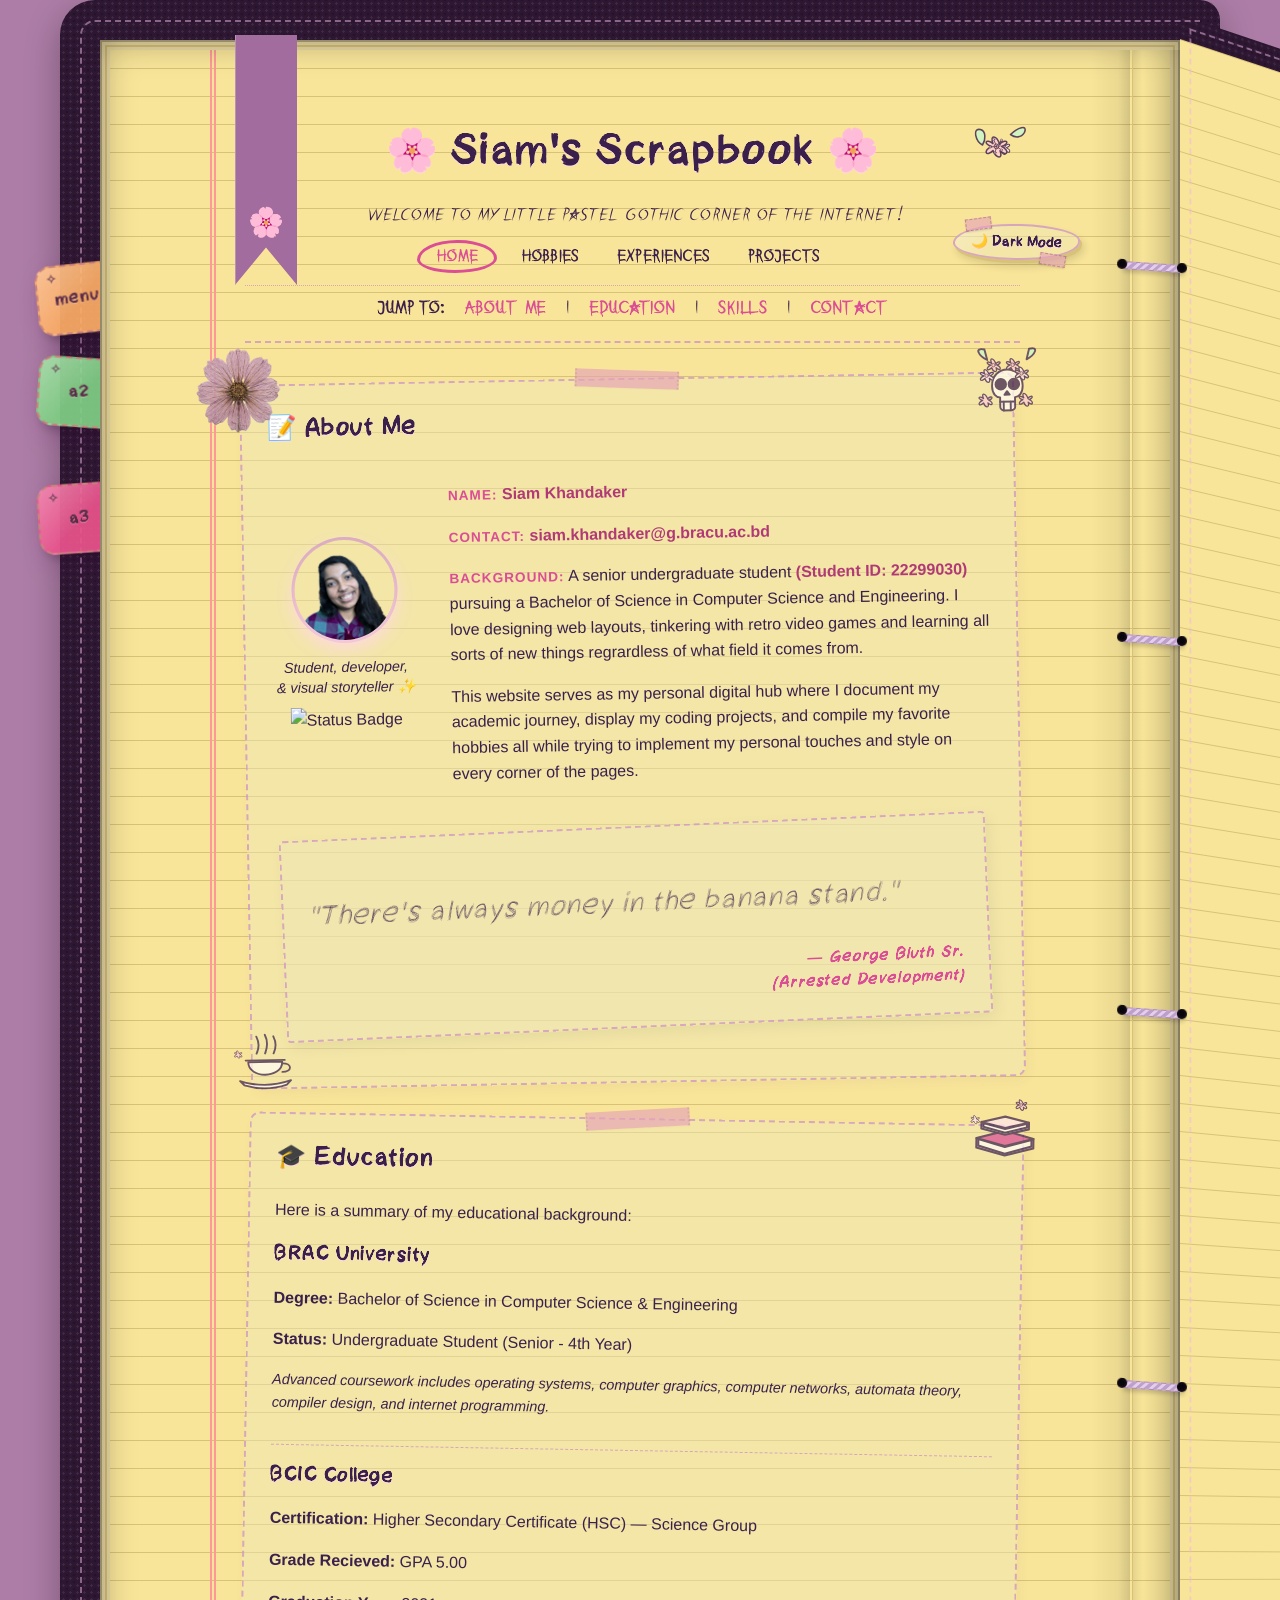
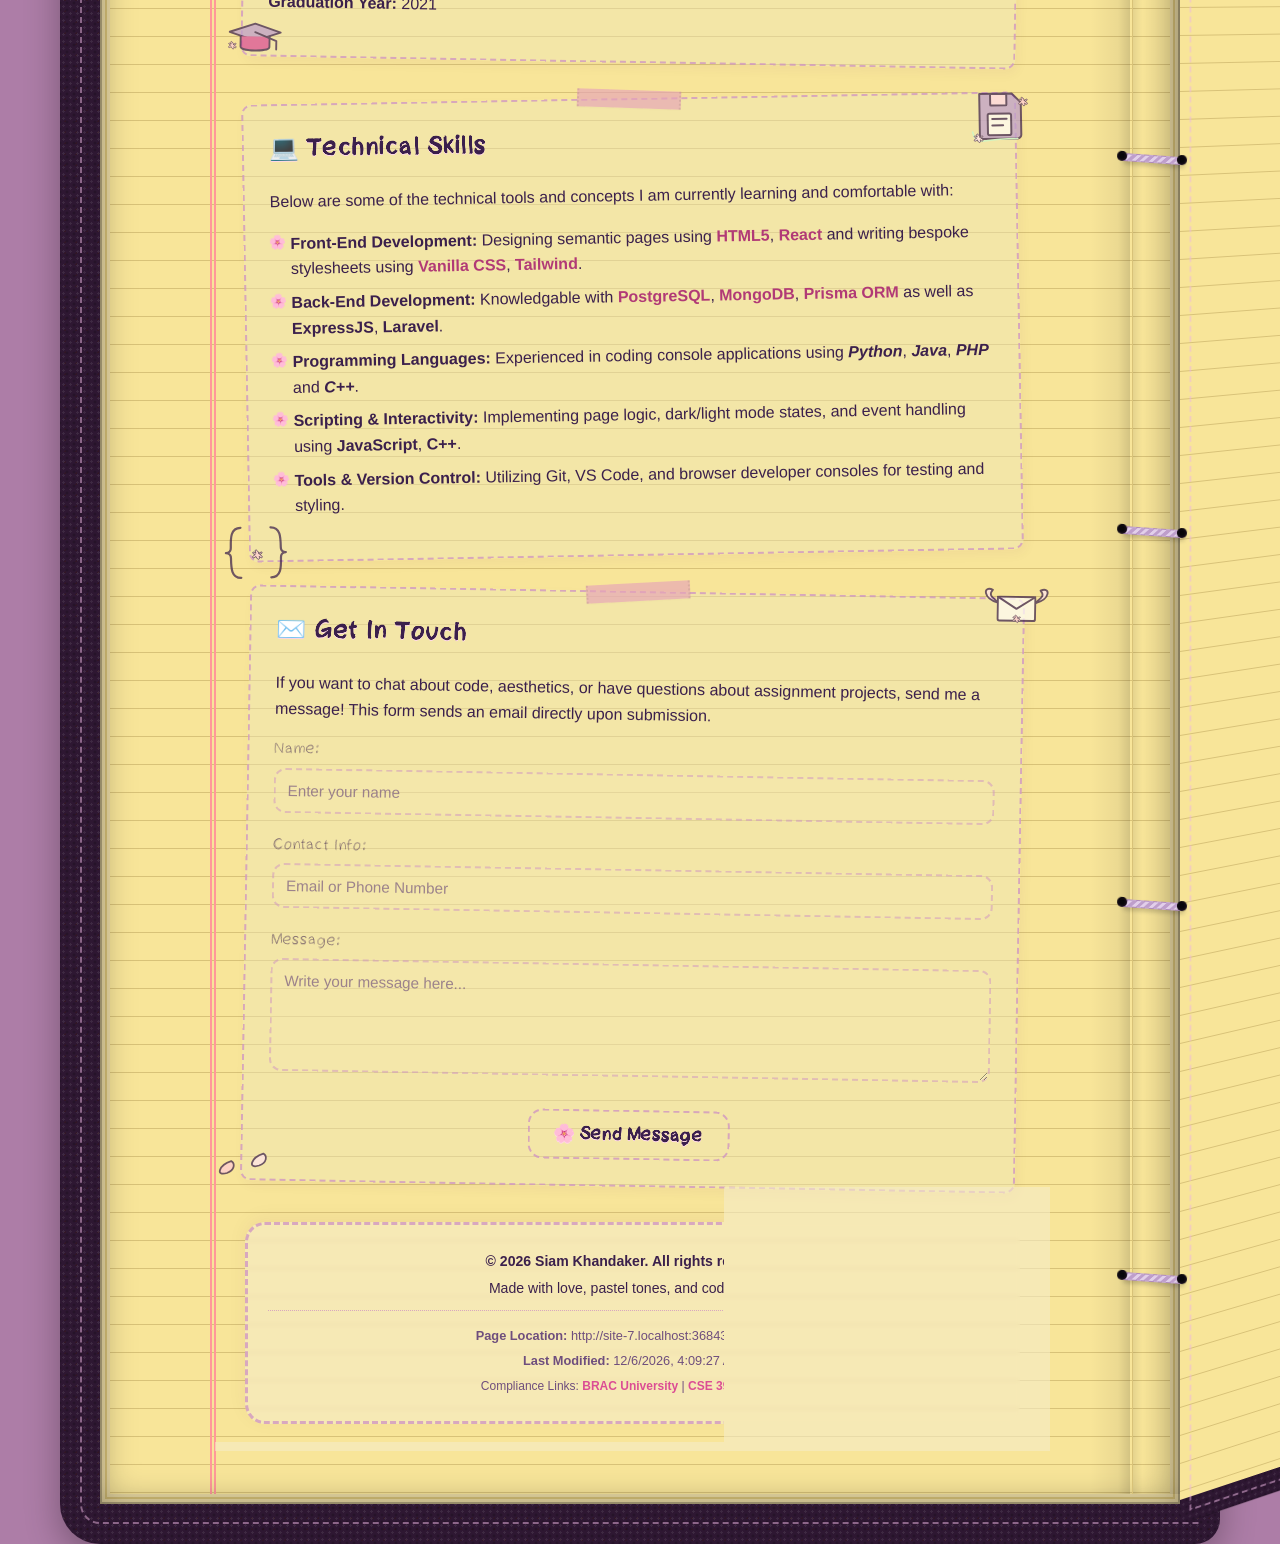
==== commit 5095a2c6: "Commit local changes before syncing" ====
--- a/index.html
+++ b/index.html
@@ -87,7 +87,11 @@
                     <span class="postit-sparkle postit-sparkle-one">✧</span>
                     <span class="postit-sparkle postit-sparkle-two">✿</span>
                     <p class="postit-kicker">assignment 3</p>
-                    <h2>TBD</h2>
+                    <h2>Mayhem Mobility</h2>
+                    <ul class="postit-sidebar-links">
+                        <li><a href="https://mayhem-mobility.page.gd"><span>🚗</span> Book Now</a></li>
+                        <li><a href="https://mayhem-mobility.page.gd/admin.php"><span>⚙</span> Admin</a></li>
+                    </ul>
                     <p class="postit-note">tug the tab to fold this note back in</p>
                 </div>
             </div>
--- a/style.css
+++ b/style.css
@@ -171,7 +171,7 @@
 #wrapper {
     max-width: 1080px;
     margin: 0;
-    padding: 80px 200px 80px 145px;
+    padding: 80px 160px 80px 145px;
     box-sizing: border-box;
     position: relative;
     z-index: 5;
@@ -384,7 +384,7 @@
     position: absolute;
     top: -70px;
     bottom: -70px;
-    right: -198px;
+    right: -160px;
     left: auto;
     width: 48px;
     height: auto;
@@ -1396,10 +1396,6 @@
 }
 
 /* --- MODAL --- */
-.modal-active #page-wrapper {
-    filter: blur(2px);
-}
-
 .paper-modal-backdrop {
     position: fixed;
     top: 0;
@@ -1407,7 +1403,8 @@
     width: 100%;
     height: 100%;
     background-color: rgba(61, 45, 68, 0.55);
-    backdrop-filter: none;
+    -webkit-backdrop-filter: blur(1px);
+    backdrop-filter: blur(1px);
     z-index: 2000;
     display: flex;
     align-items: center;
